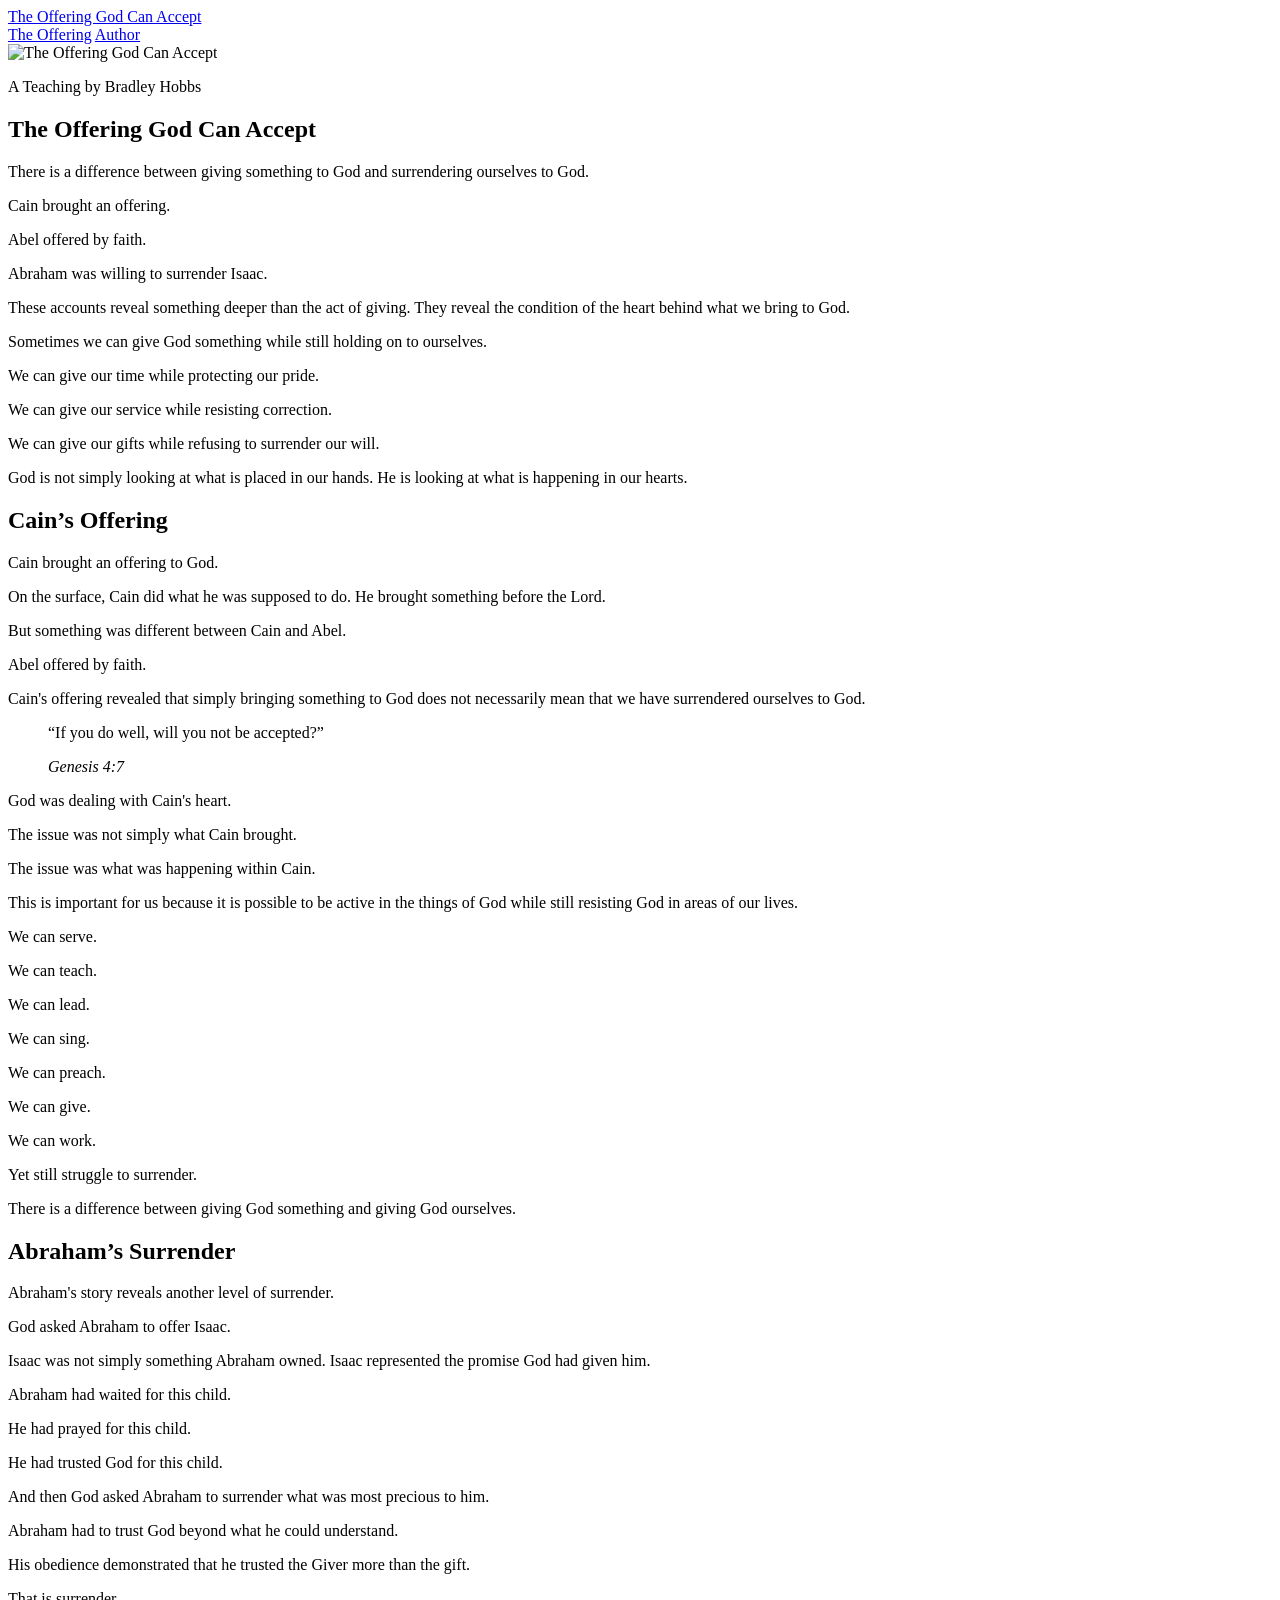
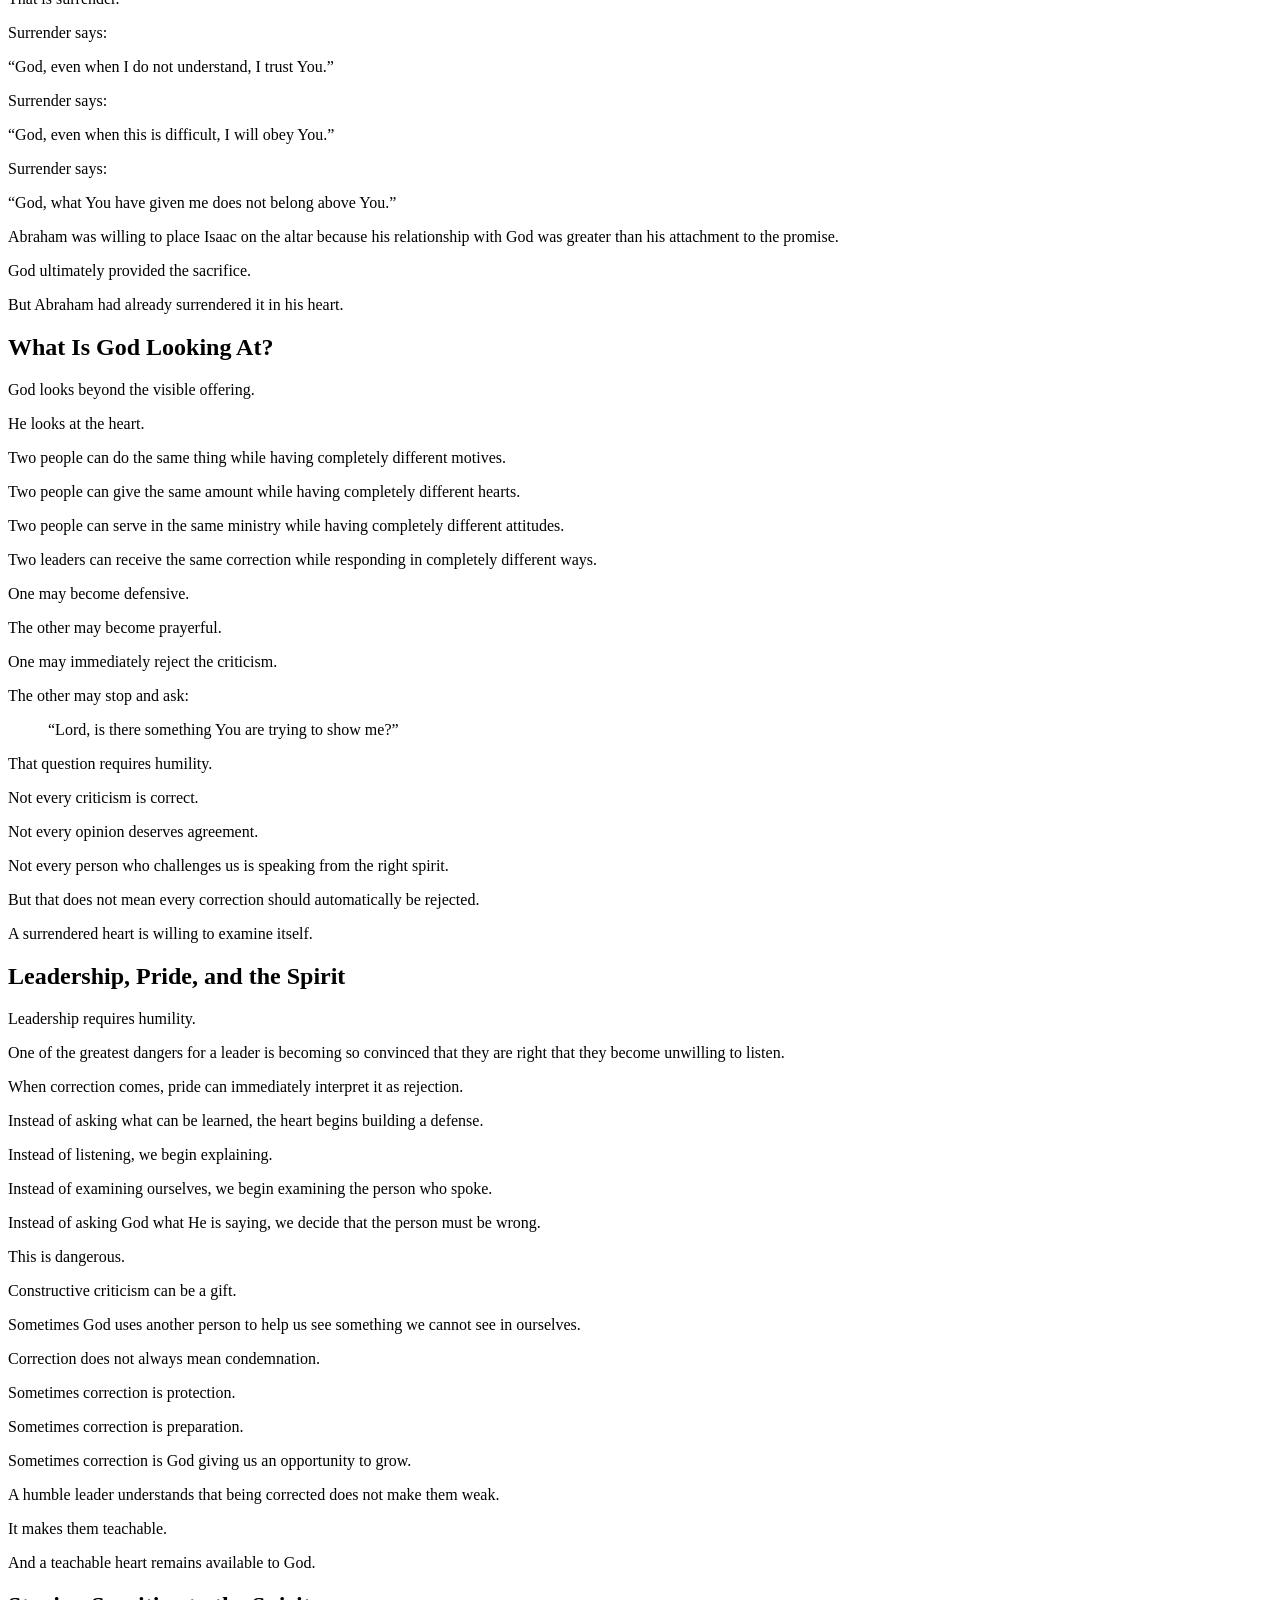
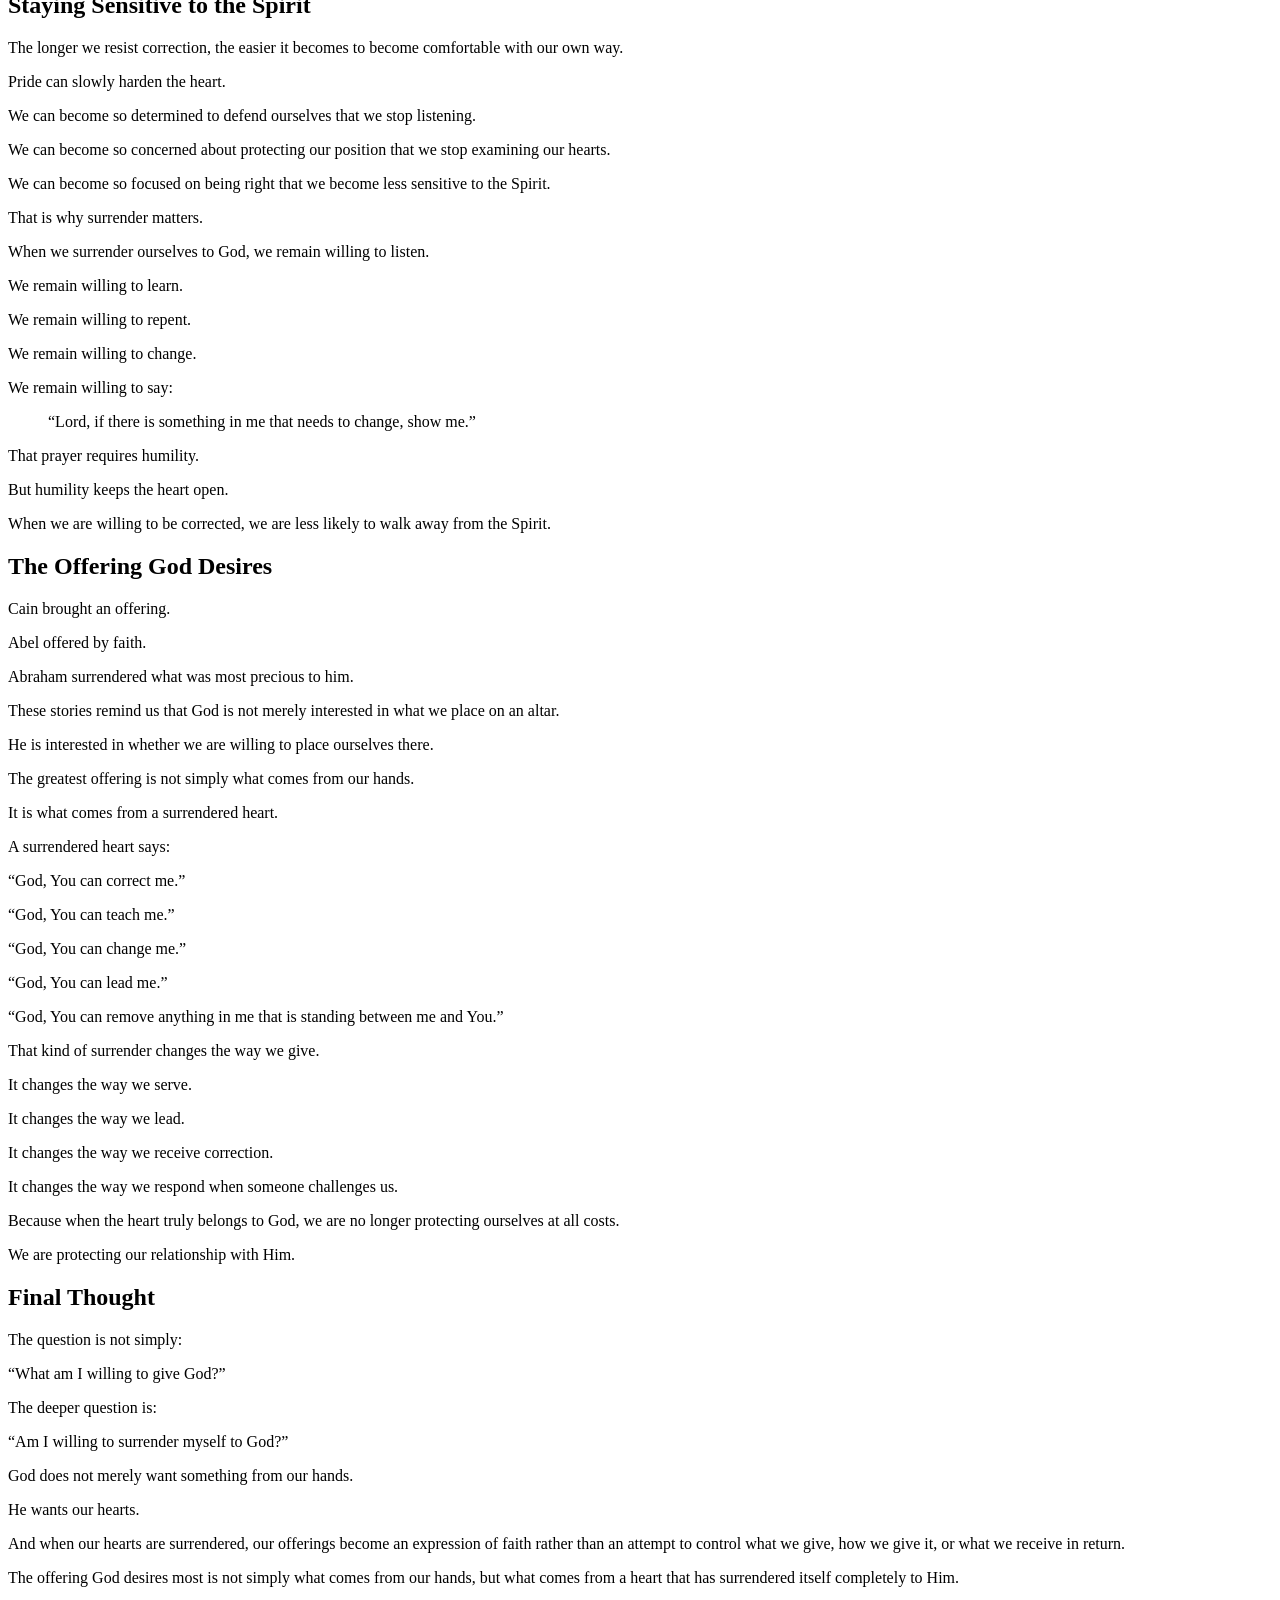
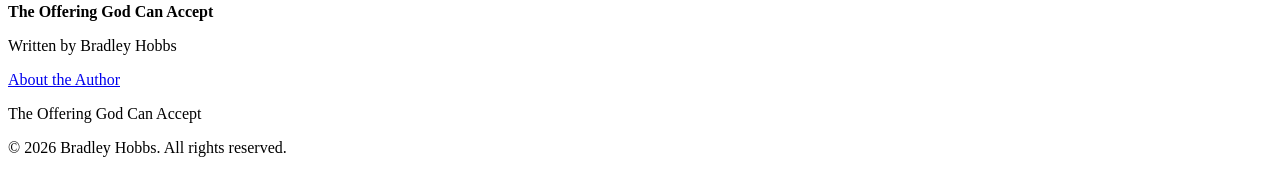
==== index.html @ 855789e8 "Create index.html" ====
<!DOCTYPE html>
<html lang="en">
<head>
    <meta charset="UTF-8">
    <meta name="viewport" content="width=device-width, initial-scale=1.0">

    <title>The Offering God Can Accept | Bradley Hobbs</title>

    <meta name="description" content="The Offering God Can Accept by Bradley Hobbs. A teaching on surrender, faith, obedience, humility, correction, leadership, and remaining sensitive to the Spirit.">

    <meta name="author" content="Bradley Hobbs">

    <link rel="preconnect" href="https://fonts.googleapis.com">
    <link rel="preconnect" href="https://fonts.gstatic.com" crossorigin>

    <link href="https://fonts.googleapis.com/css2?family=Cormorant+Garamond:wght@500;600;700&family=Inter:wght@400;500;600&display=swap" rel="stylesheet">

    <link rel="stylesheet" href="styles.css">
</head>

<body>

    <header class="site-header">
        <div class="container nav-container">

            <a href="index.html" class="site-title">
                The Offering God Can Accept
            </a>

            <nav class="main-nav" aria-label="Main navigation">
                <a href="index.html">The Offering</a>
                <a href="author.html">Author</a>
            </nav>

        </div>
    </header>


    <main>

        <section class="hero">
            <img
                src="images/offering-banner.png"
                alt="The Offering God Can Accept"
                class="hero-image"
            >
        </section>


        <article class="reading-container">

            <header class="article-header">

                <p class="eyebrow">
                    A Teaching by Bradley Hobbs
                </p>

                <h1>
                    The Offering God Can Accept
                </h1>

                <p class="intro">
                    There is a difference between giving something to God
                    and surrendering ourselves to God.
                </p>

            </header>


            <section class="teaching-section">

                <p>
                    Cain brought an offering.
                </p>

                <p>
                    Abel offered by faith.
                </p>

                <p>
                    Abraham was willing to surrender Isaac.
                </p>

                <p>
                    These accounts reveal something deeper than the act of giving.
                    They reveal the condition of the heart behind what we bring to God.
                </p>

                <p>
                    Sometimes we can give God something while still holding on to ourselves.
                </p>

                <p>
                    We can give our time while protecting our pride.
                </p>

                <p>
                    We can give our service while resisting correction.
                </p>

                <p>
                    We can give our gifts while refusing to surrender our will.
                </p>

                <p>
                    God is not simply looking at what is placed in our hands.
                    He is looking at what is happening in our hearts.
                </p>

            </section>


            <section class="teaching-section">

                <h2>
                    Cain’s Offering
                </h2>

                <p>
                    Cain brought an offering to God.
                </p>

                <p>
                    On the surface, Cain did what he was supposed to do.
                    He brought something before the Lord.
                </p>

                <p>
                    But something was different between Cain and Abel.
                </p>

                <p>
                    Abel offered by faith.
                </p>

                <p>
                    Cain's offering revealed that simply bringing something
                    to God does not necessarily mean that we have surrendered
                    ourselves to God.
                </p>

                <blockquote>

                    <p>
                        “If you do well, will you not be accepted?”
                    </p>

                    <cite>
                        Genesis 4:7
                    </cite>

                </blockquote>

                <p>
                    God was dealing with Cain's heart.
                </p>

                <p>
                    The issue was not simply what Cain brought.
                </p>

                <p>
                    The issue was what was happening within Cain.
                </p>

                <p>
                    This is important for us because it is possible to be active
                    in the things of God while still resisting God in areas of our lives.
                </p>

                <p>
                    We can serve.
                </p>

                <p>
                    We can teach.
                </p>

                <p>
                    We can lead.
                </p>

                <p>
                    We can sing.
                </p>

                <p>
                    We can preach.
                </p>

                <p>
                    We can give.
                </p>

                <p>
                    We can work.
                </p>

                <p>
                    Yet still struggle to surrender.
                </p>

                <p class="emphasis">
                    There is a difference between giving God something
                    and giving God ourselves.
                </p>

            </section>


            <section class="teaching-section">

                <h2>
                    Abraham’s Surrender
                </h2>

                <p>
                    Abraham's story reveals another level of surrender.
                </p>

                <p>
                    God asked Abraham to offer Isaac.
                </p>

                <p>
                    Isaac was not simply something Abraham owned.
                    Isaac represented the promise God had given him.
                </p>

                <p>
                    Abraham had waited for this child.
                </p>

                <p>
                    He had prayed for this child.
                </p>

                <p>
                    He had trusted God for this child.
                </p>

                <p>
                    And then God asked Abraham to surrender what was
                    most precious to him.
                </p>

                <p>
                    Abraham had to trust God beyond what he could understand.
                </p>

                <p>
                    His obedience demonstrated that he trusted the Giver
                    more than the gift.
                </p>

                <p class="emphasis">
                    That is surrender.
                </p>

                <p>
                    Surrender says:
                </p>

                <p>
                    “God, even when I do not understand, I trust You.”
                </p>

                <p>
                    Surrender says:
                </p>

                <p>
                    “God, even when this is difficult, I will obey You.”
                </p>

                <p>
                    Surrender says:
                </p>

                <p>
                    “God, what You have given me does not belong above You.”
                </p>

                <p>
                    Abraham was willing to place Isaac on the altar because
                    his relationship with God was greater than his attachment
                    to the promise.
                </p>

                <p>
                    God ultimately provided the sacrifice.
                </p>

                <p>
                    But Abraham had already surrendered it in his heart.
                </p>

            </section>


            <section class="teaching-section">

                <h2>
                    What Is God Looking At?
                </h2>

                <p>
                    God looks beyond the visible offering.
                </p>

                <p>
                    He looks at the heart.
                </p>

                <p>
                    Two people can do the same thing while having completely
                    different motives.
                </p>

                <p>
                    Two people can give the same amount while having
                    completely different hearts.
                </p>

                <p>
                    Two people can serve in the same ministry while having
                    completely different attitudes.
                </p>

                <p>
                    Two leaders can receive the same correction while responding
                    in completely different ways.
                </p>

                <p>
                    One may become defensive.
                </p>

                <p>
                    The other may become prayerful.
                </p>

                <p>
                    One may immediately reject the criticism.
                </p>

                <p>
                    The other may stop and ask:
                </p>

                <blockquote class="question-block">

                    <p>
                        “Lord, is there something You are trying to show me?”
                    </p>

                </blockquote>

                <p>
                    That question requires humility.
                </p>

                <p>
                    Not every criticism is correct.
                </p>

                <p>
                    Not every opinion deserves agreement.
                </p>

                <p>
                    Not every person who challenges us is speaking from
                    the right spirit.
                </p>

                <p>
                    But that does not mean every correction should
                    automatically be rejected.
                </p>

                <p class="emphasis">
                    A surrendered heart is willing to examine itself.
                </p>

            </section>


            <section class="teaching-section">

                <h2>
                    Leadership, Pride, and the Spirit
                </h2>

                <p>
                    Leadership requires humility.
                </p>

                <p>
                    One of the greatest dangers for a leader is becoming
                    so convinced that they are right that they become
                    unwilling to listen.
                </p>

                <p>
                    When correction comes, pride can immediately
                    interpret it as rejection.
                </p>

                <p>
                    Instead of asking what can be learned, the heart
                    begins building a defense.
                </p>

                <p>
                    Instead of listening, we begin explaining.
                </p>

                <p>
                    Instead of examining ourselves, we begin examining
                    the person who spoke.
                </p>

                <p>
                    Instead of asking God what He is saying, we decide
                    that the person must be wrong.
                </p>

                <p class="warning">
                    This is dangerous.
                </p>

                <p>
                    Constructive criticism can be a gift.
                </p>

                <p>
                    Sometimes God uses another person to help us see
                    something we cannot see in ourselves.
                </p>

                <p>
                    Correction does not always mean condemnation.
                </p>

                <p>
                    Sometimes correction is protection.
                </p>

                <p>
                    Sometimes correction is preparation.
                </p>

                <p>
                    Sometimes correction is God giving us an opportunity
                    to grow.
                </p>

                <p>
                    A humble leader understands that being corrected
                    does not make them weak.
                </p>

                <p class="emphasis">
                    It makes them teachable.
                </p>

                <p>
                    And a teachable heart remains available to God.
                </p>

            </section>


            <section class="teaching-section">

                <h2>
                    Staying Sensitive to the Spirit
                </h2>

                <p>
                    The longer we resist correction, the easier it becomes
                    to become comfortable with our own way.
                </p>

                <p>
                    Pride can slowly harden the heart.
                </p>

                <p>
                    We can become so determined to defend ourselves
                    that we stop listening.
                </p>

                <p>
                    We can become so concerned about protecting our position
                    that we stop examining our hearts.
                </p>

                <p>
                    We can become so focused on being right that we become
                    less sensitive to the Spirit.
                </p>

                <p>
                    That is why surrender matters.
                </p>

                <p>
                    When we surrender ourselves to God, we remain willing to listen.
                </p>

                <p>
                    We remain willing to learn.
                </p>

                <p>
                    We remain willing to repent.
                </p>

                <p>
                    We remain willing to change.
                </p>

                <p>
                    We remain willing to say:
                </p>

                <blockquote class="question-block">

                    <p>
                        “Lord, if there is something in me that needs to change,
                        show me.”
                    </p>

                </blockquote>

                <p>
                    That prayer requires humility.
                </p>

                <p>
                    But humility keeps the heart open.
                </p>

                <p class="emphasis">
                    When we are willing to be corrected,
                    we are less likely to walk away from the Spirit.
                </p>

            </section>


            <section class="teaching-section">

                <h2>
                    The Offering God Desires
                </h2>

                <p>
                    Cain brought an offering.
                </p>

                <p>
                    Abel offered by faith.
                </p>

                <p>
                    Abraham surrendered what was most precious to him.
                </p>

                <p>
                    These stories remind us that God is not merely interested
                    in what we place on an altar.
                </p>

                <p>
                    He is interested in whether we are willing to place
                    ourselves there.
                </p>

                <p>
                    The greatest offering is not simply what comes from our hands.
                </p>

                <p>
                    It is what comes from a surrendered heart.
                </p>

                <p>
                    A surrendered heart says:
                </p>

                <p>
                    “God, You can correct me.”
                </p>

                <p>
                    “God, You can teach me.”
                </p>

                <p>
                    “God, You can change me.”
                </p>

                <p>
                    “God, You can lead me.”
                </p>

                <p>
                    “God, You can remove anything in me that is standing
                    between me and You.”
                </p>

                <p>
                    That kind of surrender changes the way we give.
                </p>

                <p>
                    It changes the way we serve.
                </p>

                <p>
                    It changes the way we lead.
                </p>

                <p>
                    It changes the way we receive correction.
                </p>

                <p>
                    It changes the way we respond when someone challenges us.
                </p>

                <p>
                    Because when the heart truly belongs to God,
                    we are no longer protecting ourselves at all costs.
                </p>

                <p class="emphasis">
                    We are protecting our relationship with Him.
                </p>

            </section>


            <section class="final-section">

                <h2>
                    Final Thought
                </h2>

                <p class="final-question">
                    The question is not simply:
                </p>

                <p class="featured-question">
                    “What am I willing to give God?”
                </p>

                <p class="final-question">
                    The deeper question is:
                </p>

                <p class="featured-question">
                    “Am I willing to surrender myself to God?”
                </p>

                <p>
                    God does not merely want something from our hands.
                </p>

                <p>
                    He wants our hearts.
                </p>

                <p>
                    And when our hearts are surrendered, our offerings become
                    an expression of faith rather than an attempt to control
                    what we give, how we give it, or what we receive in return.
                </p>

                <p class="closing-statement">
                    The offering God desires most is not simply what comes
                    from our hands, but what comes from a heart that has
                    surrendered itself completely to Him.
                </p>

            </section>


            <footer class="article-footer">

                <p>
                    <strong>The Offering God Can Accept</strong>
                </p>

                <p>
                    Written by Bradley Hobbs
                </p>

                <p>
                    <a href="author.html">
                        About the Author
                    </a>
                </p>

            </footer>

        </article>

    </main>


    <footer class="site-footer">

        <div class="container">

            <p>
                The Offering God Can Accept
            </p>

            <p>
                © 2026 Bradley Hobbs. All rights reserved.
            </p>

        </div>

    </footer>

</body>
</html>
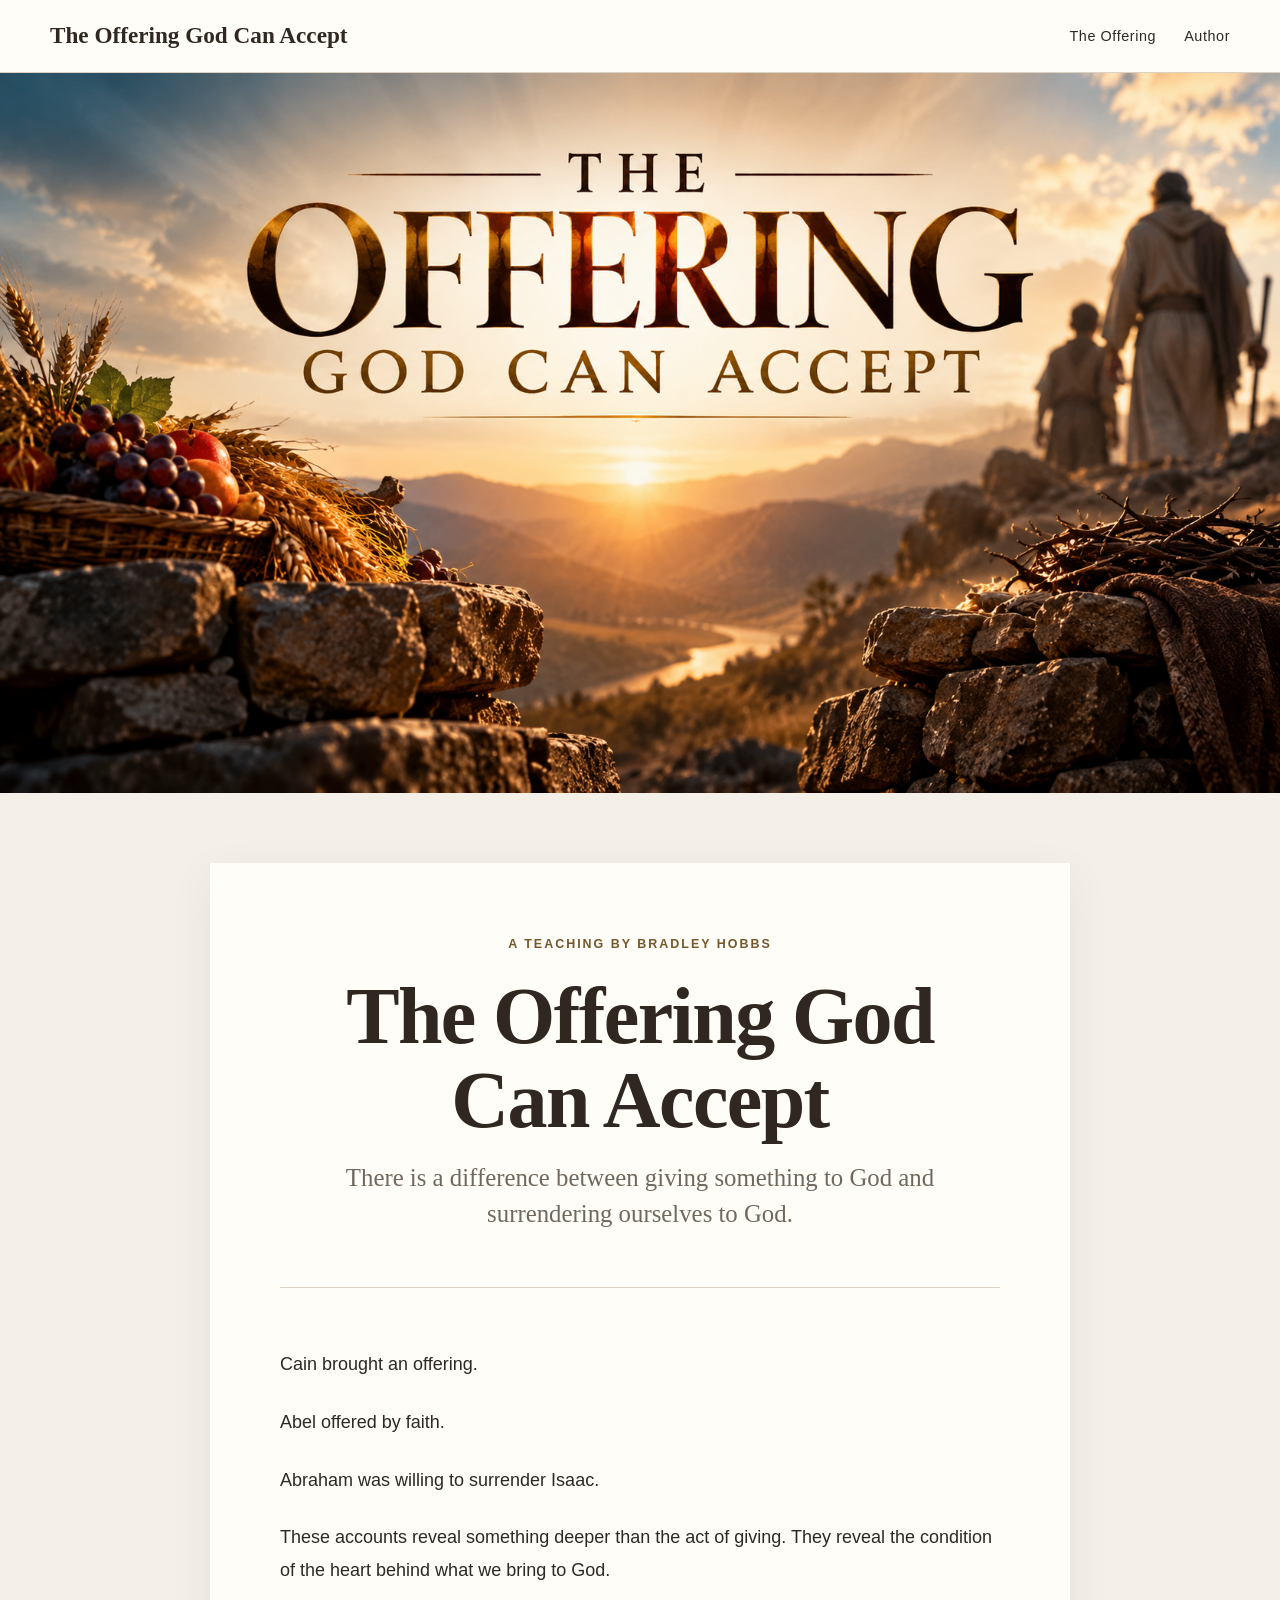
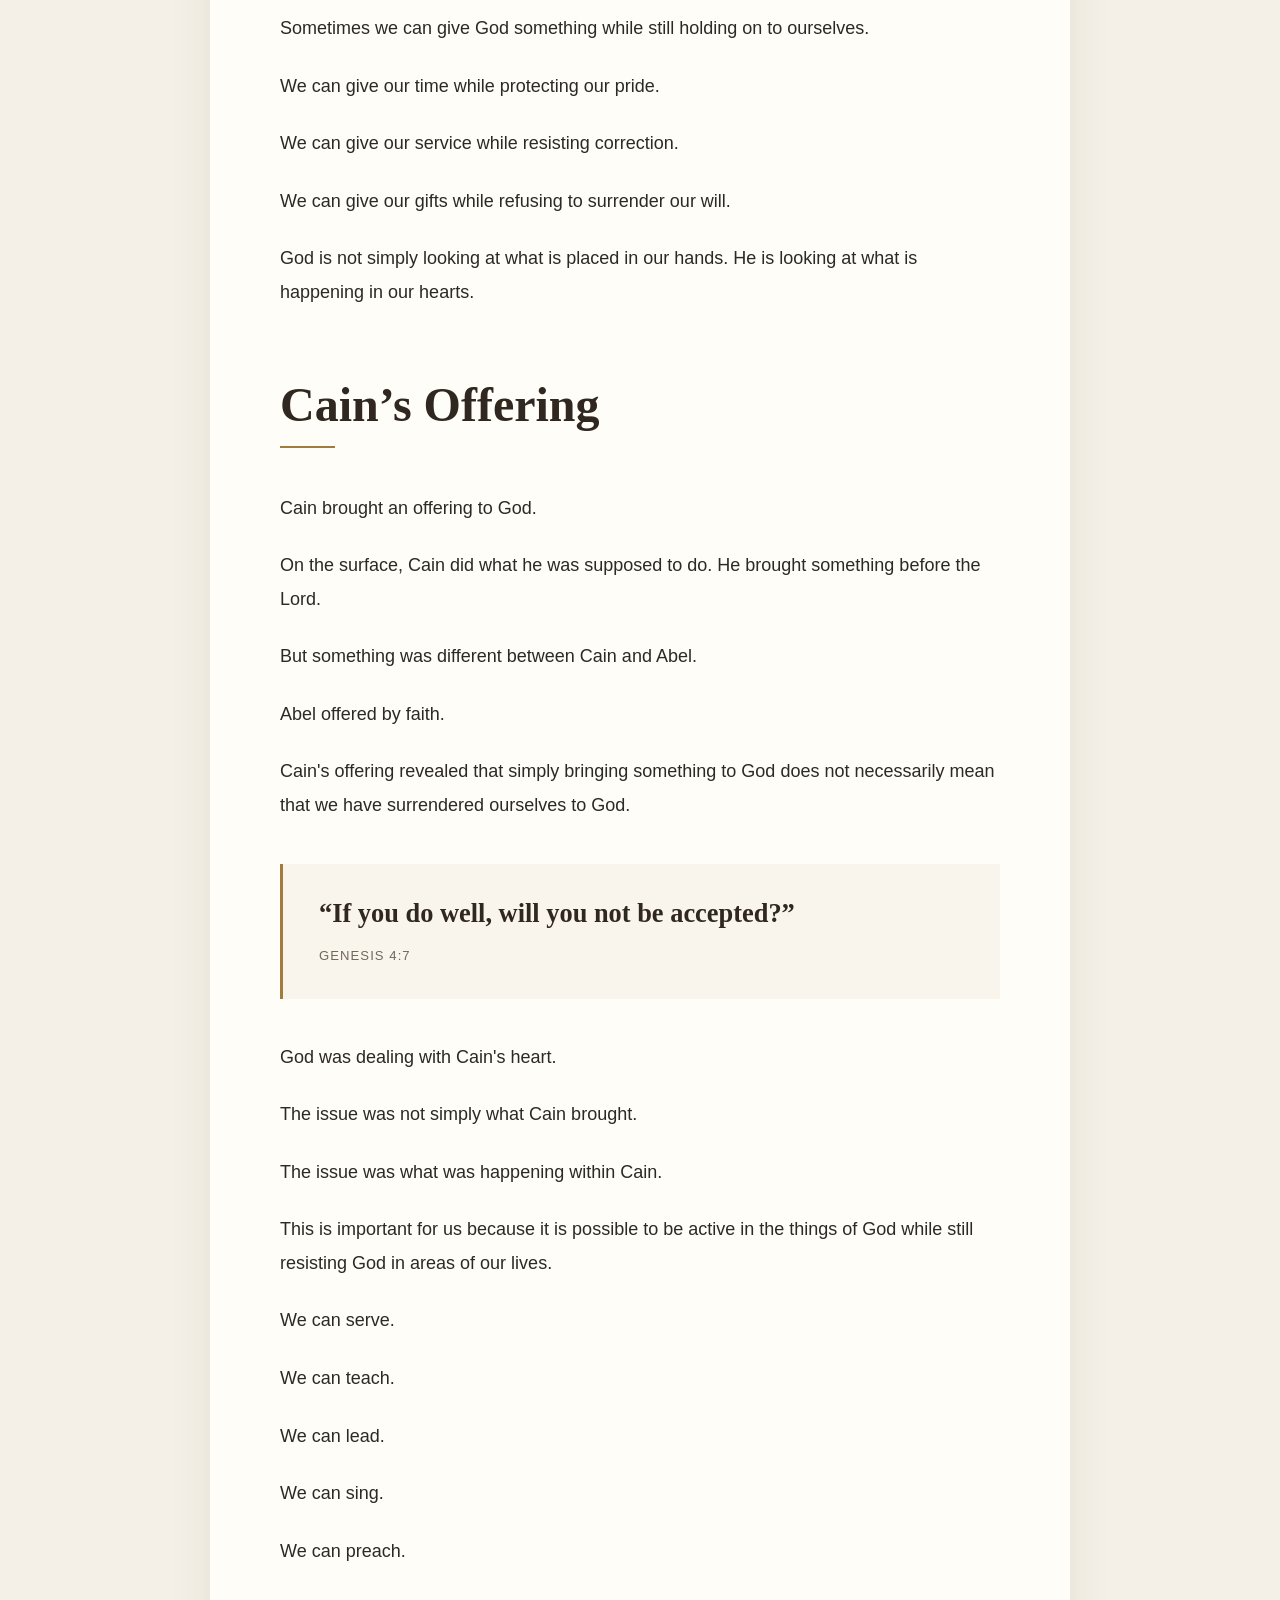
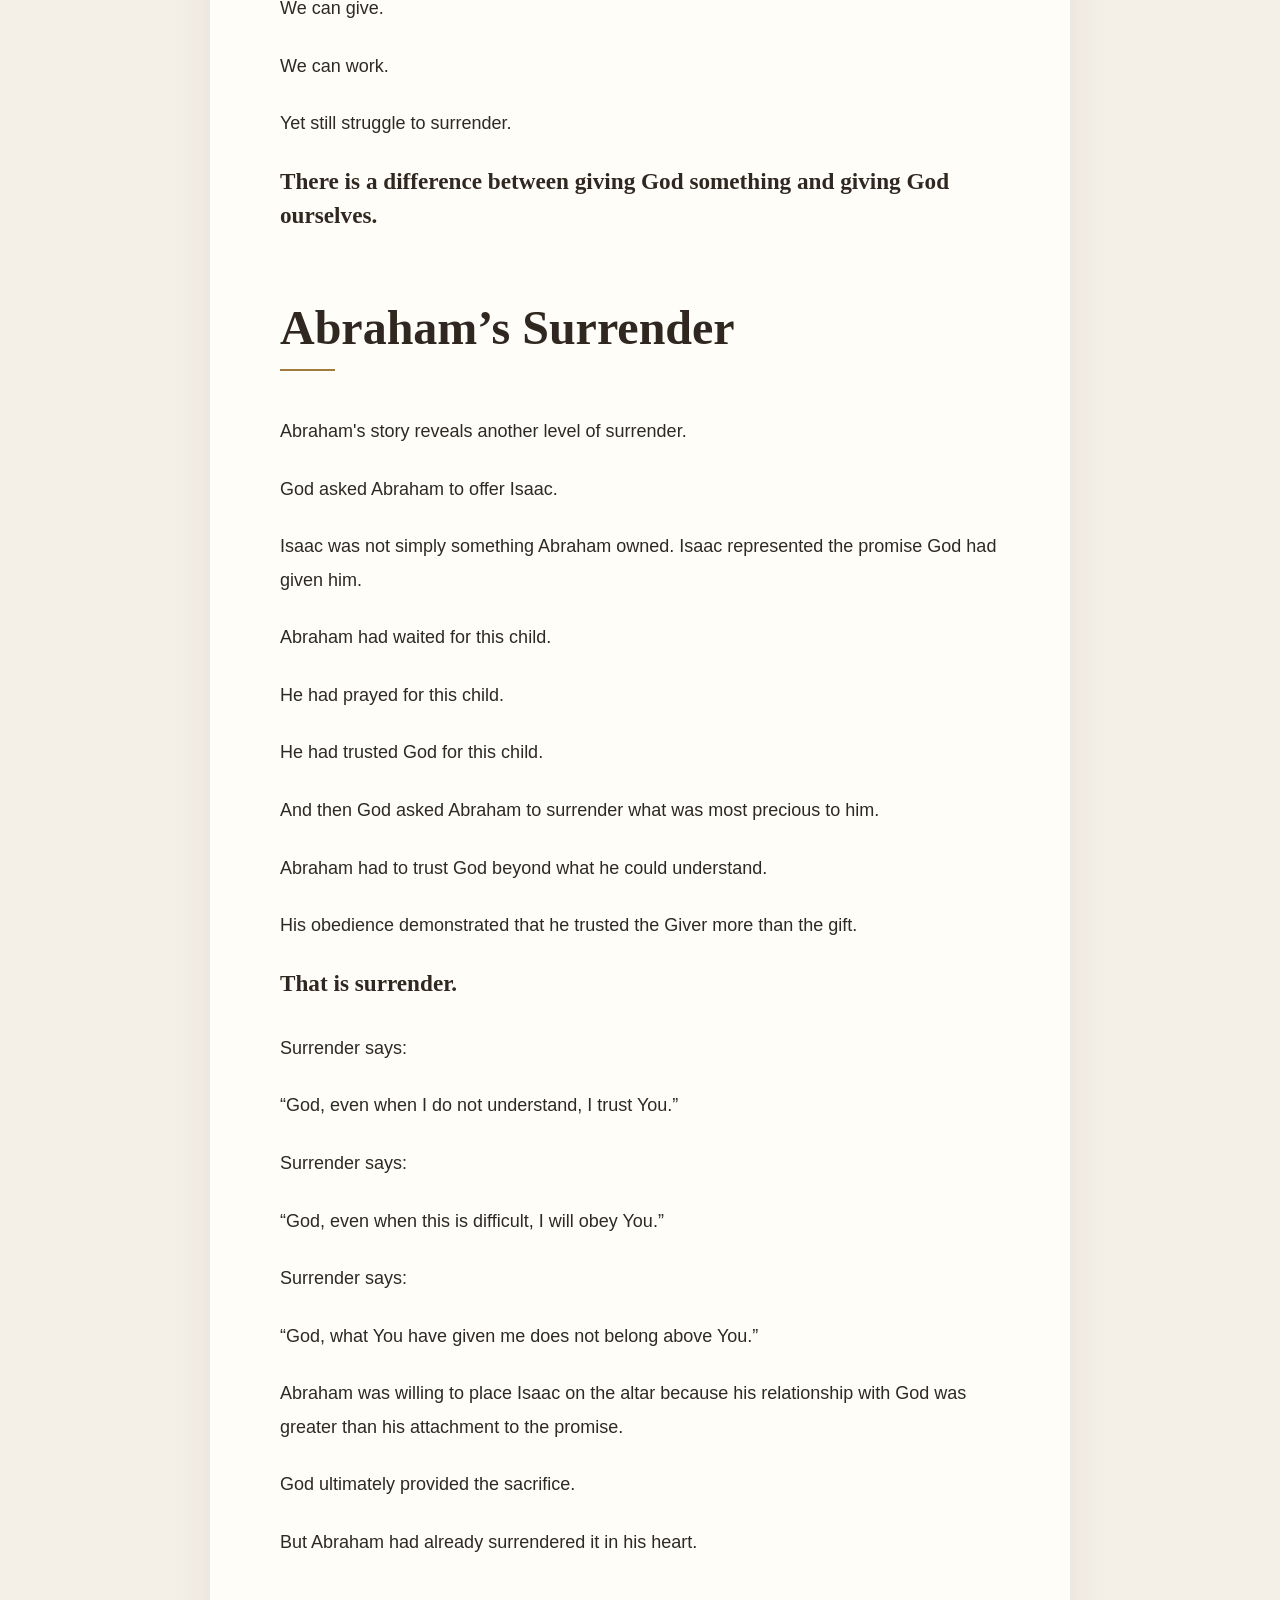
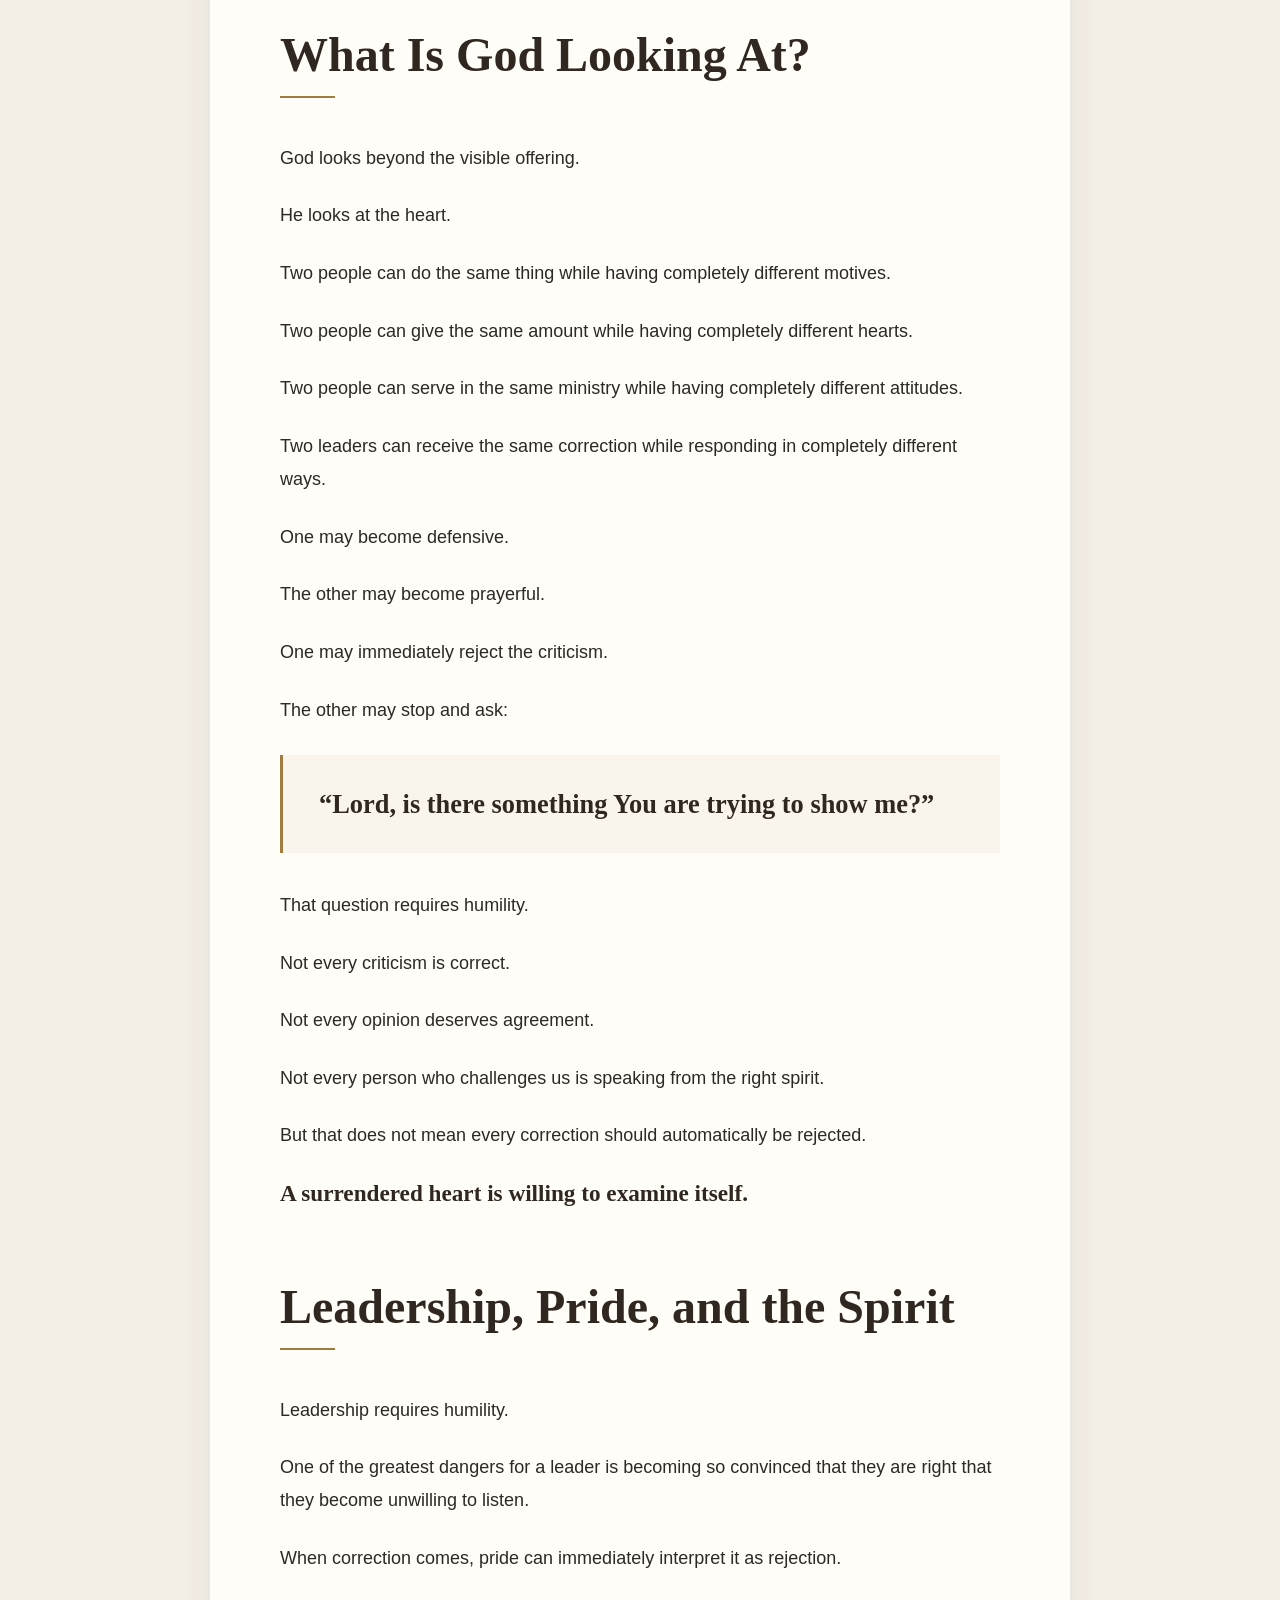
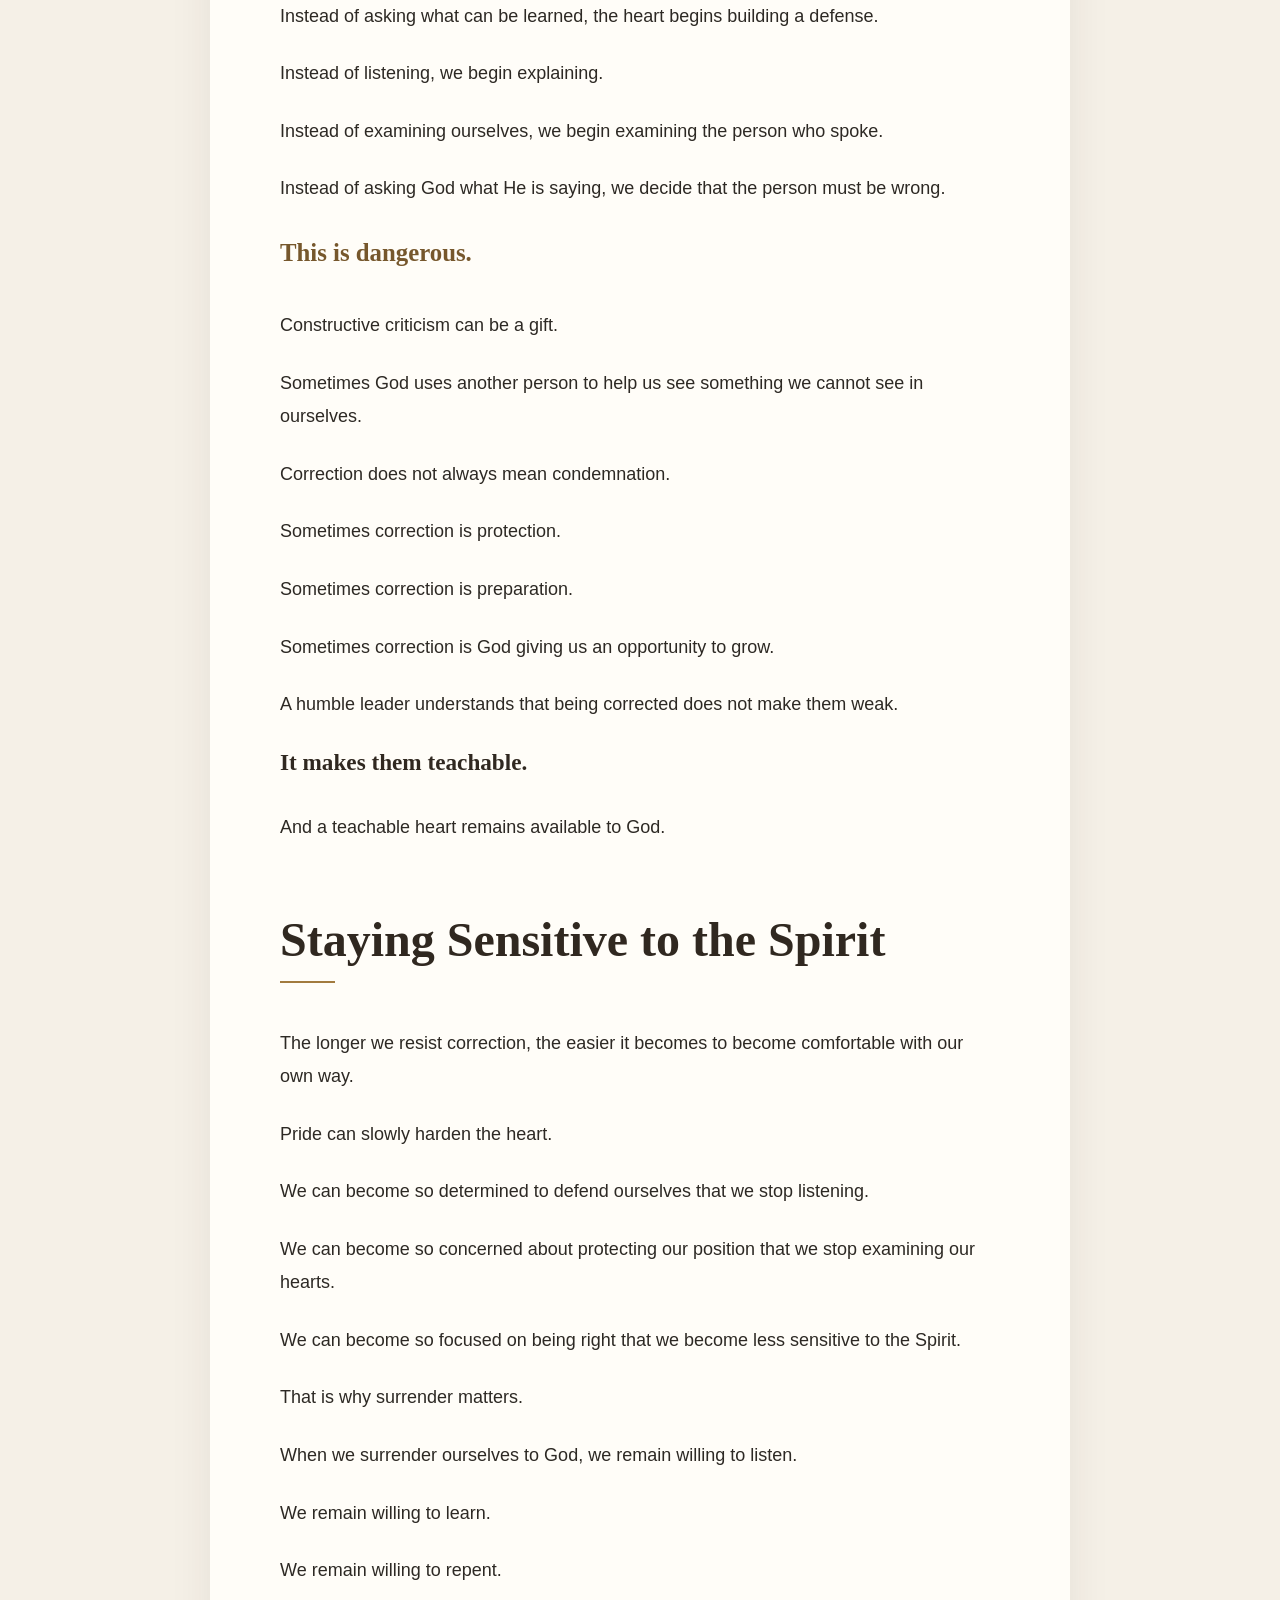
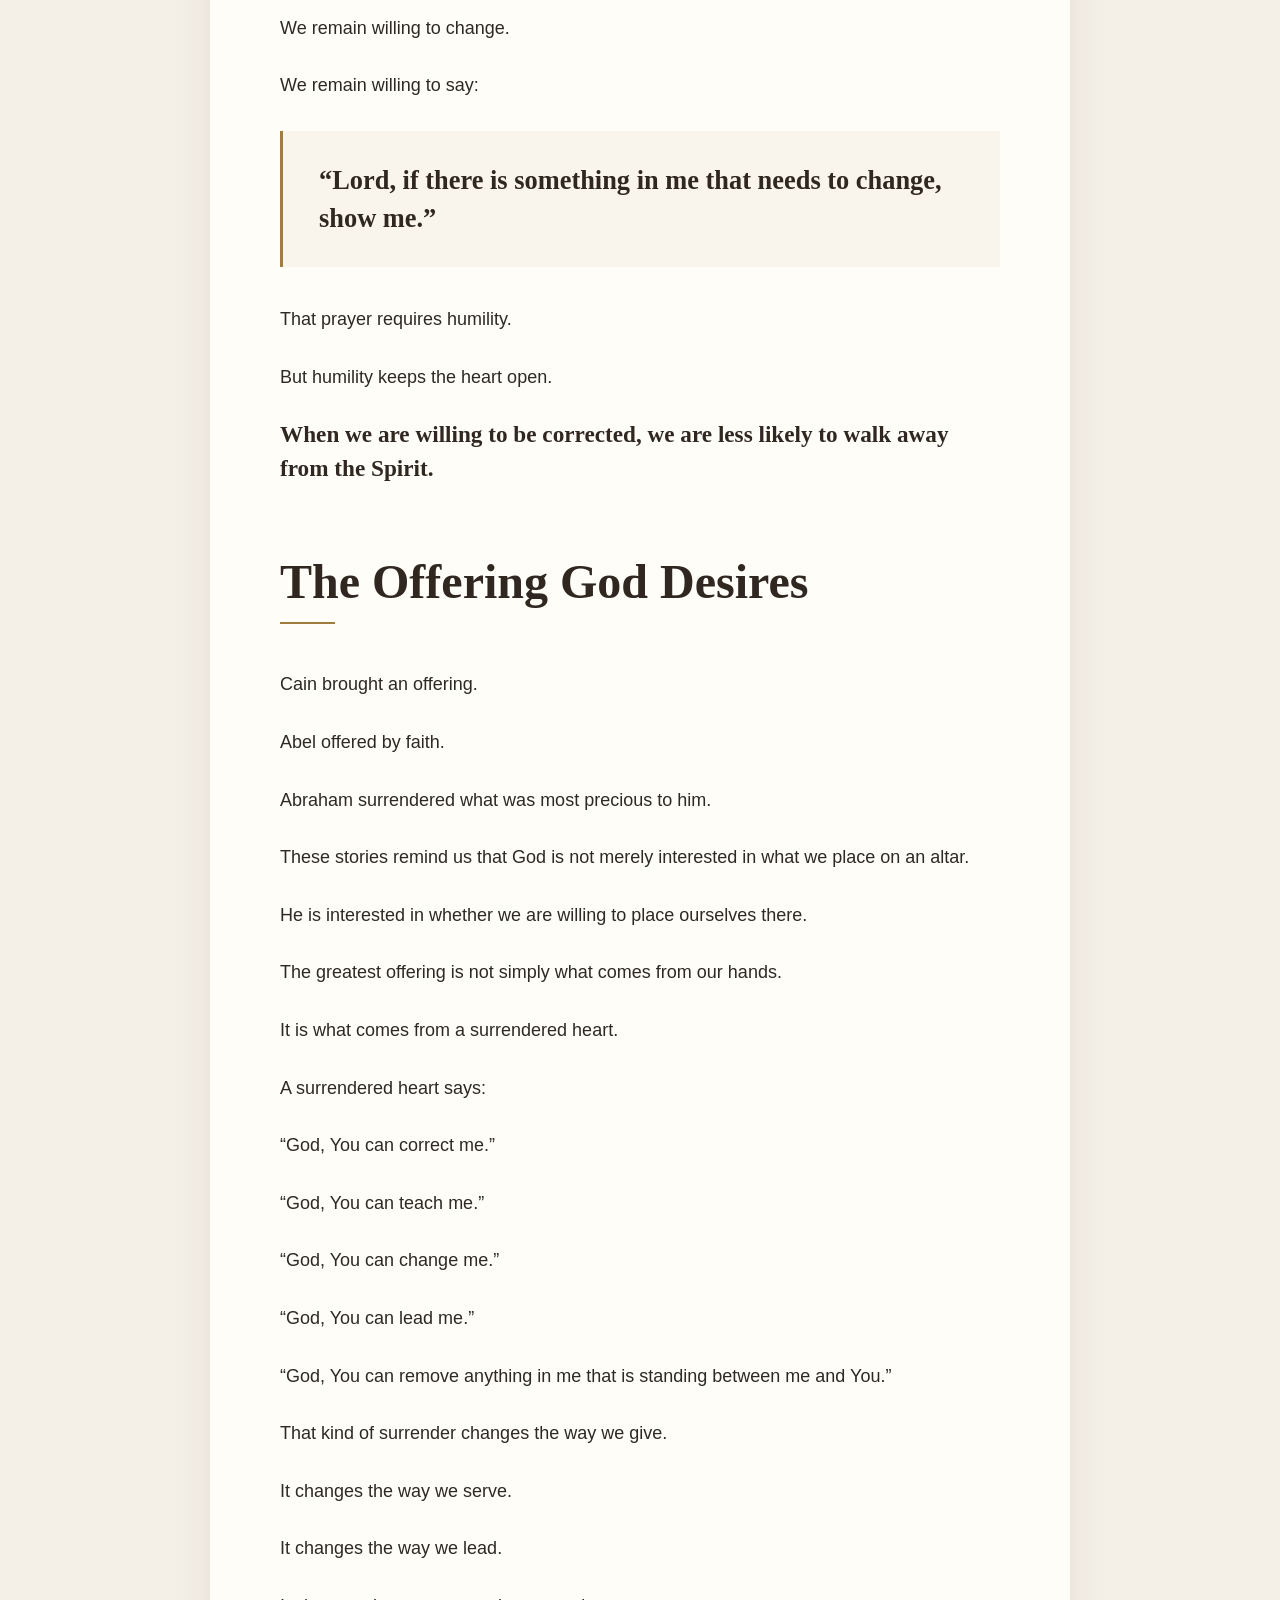
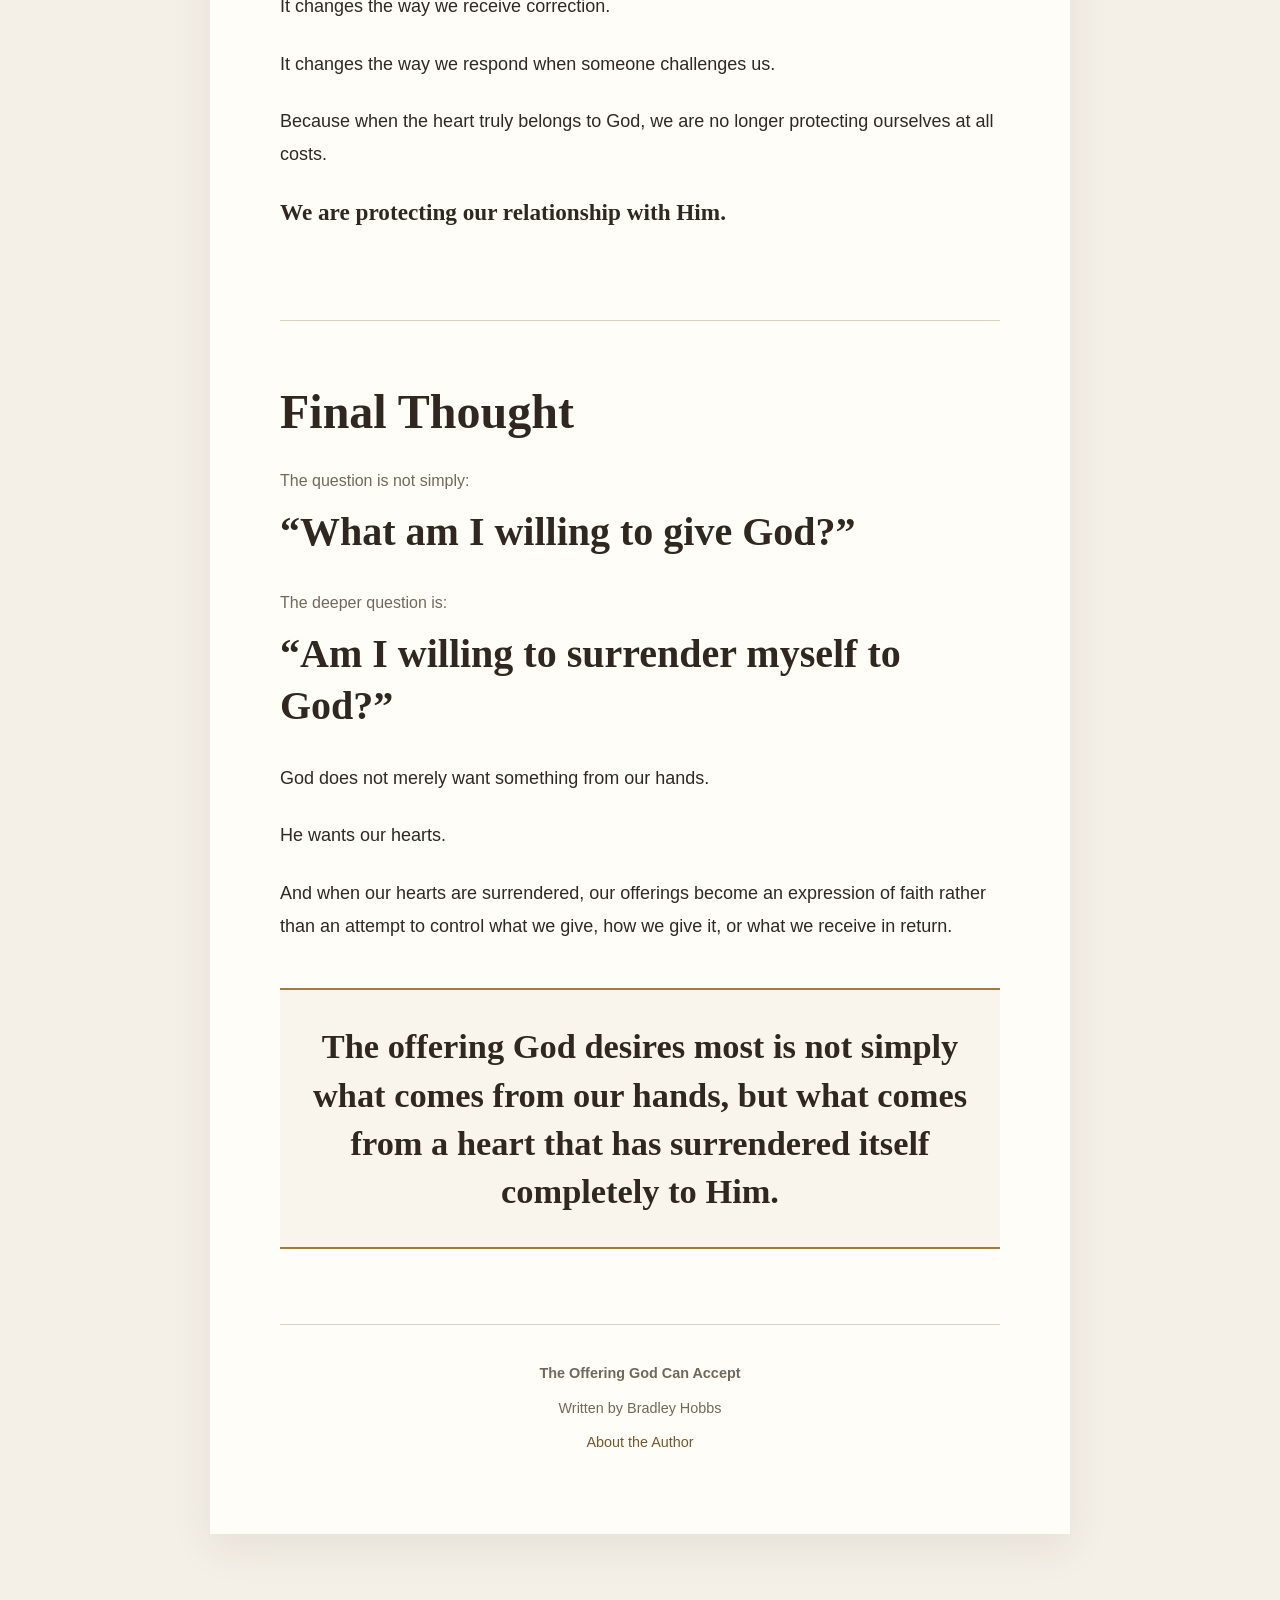
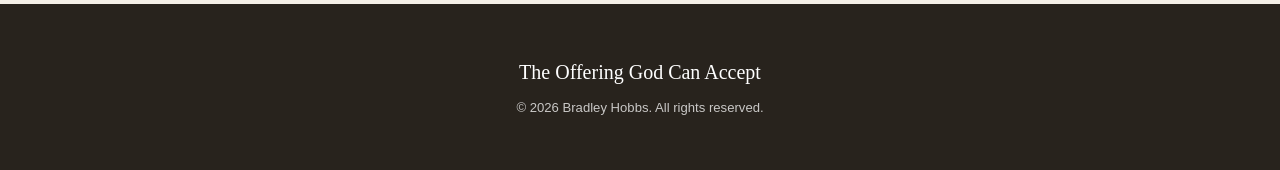
==== commit 092e11d1: "Update hero image source in index.html" ====
--- a/index.html
+++ b/index.html
@@ -40,7 +40,7 @@
 
         <section class="hero">
             <img
-                src="images/offering-banner.png"
+                src="images/DBBC2FEA-4104-4102-82F4-2832D0841BDA.png"
                 alt="The Offering God Can Accept"
                 class="hero-image"
             >
@@ -728,4 +728,4 @@
     </footer>
 
 </body>
-</html>+</html>
--- a/styles.css
+++ b/styles.css
@@ -0,0 +1,674 @@
+/* =========================================
+   THE OFFERING GOD CAN ACCEPT
+   Bradley Hobbs
+   ========================================= */
+
+:root {
+    --background: #f5f0e7;
+    --paper: #fffdf8;
+    --paper-soft: #f9f5ed;
+    --text: #2d2924;
+    --muted: #71685d;
+    --heading: #302820;
+    --gold: #a27b3f;
+    --gold-dark: #76572c;
+    --border: #ddd2c1;
+    --shadow: 0 14px 40px rgba(45, 41, 36, 0.08);
+    --max-width: 860px;
+    --wide-width: 1180px;
+}
+
+
+/* =========================================
+   RESET
+   ========================================= */
+
+* {
+    box-sizing: border-box;
+}
+
+html {
+    scroll-behavior: smooth;
+}
+
+body {
+    margin: 0;
+    padding: 0;
+    background: var(--background);
+    color: var(--text);
+    font-family: "Inter", sans-serif;
+    font-size: 18px;
+    line-height: 1.85;
+}
+
+img {
+    display: block;
+    max-width: 100%;
+}
+
+a {
+    color: var(--gold-dark);
+    text-decoration: none;
+}
+
+a:hover {
+    text-decoration: underline;
+}
+
+
+/* =========================================
+   TYPOGRAPHY
+   ========================================= */
+
+h1,
+h2,
+h3,
+.site-title {
+    font-family: "Cormorant Garamond", serif;
+    color: var(--heading);
+}
+
+h1 {
+    margin: 0 0 18px;
+    font-size: clamp(2.8rem, 7vw, 5rem);
+    font-weight: 600;
+    line-height: 1.05;
+    letter-spacing: -0.02em;
+}
+
+h2 {
+    margin: 0 0 28px;
+    font-size: clamp(2rem, 5vw, 3rem);
+    font-weight: 600;
+    line-height: 1.1;
+}
+
+p {
+    margin: 0 0 1.35em;
+}
+
+em {
+    font-style: italic;
+}
+
+
+/* =========================================
+   CONTAINER
+   ========================================= */
+
+.container {
+    width: min(calc(100% - 40px), var(--wide-width));
+    margin: 0 auto;
+}
+
+
+/* =========================================
+   HEADER
+   ========================================= */
+
+.site-header {
+    position: sticky;
+    top: 0;
+    z-index: 1000;
+    background: rgba(255, 253, 248, 0.96);
+    border-bottom: 1px solid var(--border);
+    backdrop-filter: blur(12px);
+    -webkit-backdrop-filter: blur(12px);
+}
+
+.nav-container {
+    min-height: 72px;
+    display: flex;
+    align-items: center;
+    justify-content: space-between;
+    gap: 24px;
+}
+
+.site-title {
+    font-size: 1.45rem;
+    font-weight: 600;
+    line-height: 1.1;
+    color: var(--heading);
+}
+
+.site-title:hover {
+    text-decoration: none;
+}
+
+.main-nav {
+    display: flex;
+    align-items: center;
+    gap: 28px;
+}
+
+.main-nav a {
+    color: var(--text);
+    font-size: 0.9rem;
+    font-weight: 500;
+    letter-spacing: 0.04em;
+}
+
+.main-nav a:hover {
+    color: var(--gold-dark);
+    text-decoration: none;
+}
+
+
+/* =========================================
+   HERO
+   ========================================= */
+
+.hero {
+    width: 100%;
+    background: #201c18;
+    overflow: hidden;
+}
+
+.hero-image {
+    width: 100%;
+    height: auto;
+    min-height: 240px;
+    object-fit: cover;
+    object-position: center;
+}
+
+
+/* =========================================
+   READING CONTAINER
+   ========================================= */
+
+.reading-container {
+    width: min(calc(100% - 40px), var(--max-width));
+    margin: 70px auto;
+    padding: 70px;
+    background: var(--paper);
+    box-shadow: var(--shadow);
+}
+
+
+/* =========================================
+   ARTICLE HEADER
+   ========================================= */
+
+.article-header {
+    padding-bottom: 55px;
+    margin-bottom: 60px;
+    text-align: center;
+    border-bottom: 1px solid var(--border);
+}
+
+.eyebrow {
+    margin-bottom: 18px;
+    color: var(--gold-dark);
+    font-size: 0.78rem;
+    font-weight: 600;
+    letter-spacing: 0.16em;
+    text-transform: uppercase;
+}
+
+.intro {
+    max-width: 680px;
+    margin: 0 auto;
+    color: var(--muted);
+    font-family: "Cormorant Garamond", serif;
+    font-size: 1.55rem;
+    line-height: 1.45;
+}
+
+
+/* =========================================
+   TEACHING SECTIONS
+   ========================================= */
+
+.teaching-section {
+    margin-bottom: 70px;
+}
+
+.teaching-section:last-of-type {
+    margin-bottom: 0;
+}
+
+.teaching-section h2 {
+    position: relative;
+    padding-bottom: 16px;
+}
+
+.teaching-section h2::after {
+    content: "";
+    display: block;
+    width: 55px;
+    height: 2px;
+    margin-top: 14px;
+    background: var(--gold);
+}
+
+.teaching-section p {
+    max-width: 720px;
+}
+
+
+/* =========================================
+   EMPHASIS
+   ========================================= */
+
+.emphasis {
+    color: var(--heading);
+    font-family: "Cormorant Garamond", serif;
+    font-size: 1.45rem;
+    font-weight: 600;
+    line-height: 1.45;
+}
+
+.warning {
+    color: var(--gold-dark);
+    font-family: "Cormorant Garamond", serif;
+    font-size: 1.55rem;
+    font-weight: 600;
+}
+
+
+/* =========================================
+   BLOCKQUOTES
+   ========================================= */
+
+blockquote {
+    margin: 42px 0;
+    padding: 30px 36px;
+    border-left: 3px solid var(--gold);
+    background: var(--paper-soft);
+}
+
+blockquote p {
+    margin: 0;
+    color: var(--heading);
+    font-family: "Cormorant Garamond", serif;
+    font-size: 1.65rem;
+    font-weight: 600;
+    line-height: 1.45;
+}
+
+blockquote cite {
+    display: block;
+    margin-top: 12px;
+    color: var(--muted);
+    font-family: "Inter", sans-serif;
+    font-size: 0.82rem;
+    font-style: normal;
+    font-weight: 500;
+    letter-spacing: 0.08em;
+    text-transform: uppercase;
+}
+
+.question-block {
+    margin-top: 28px;
+    margin-bottom: 36px;
+}
+
+
+/* =========================================
+   FINAL SECTION
+   ========================================= */
+
+.final-section {
+    margin-top: 90px;
+    padding-top: 65px;
+    border-top: 1px solid var(--border);
+}
+
+.final-question {
+    margin-bottom: 10px;
+    color: var(--muted);
+    font-size: 1rem;
+}
+
+.featured-question {
+    margin-bottom: 30px;
+    color: var(--heading);
+    font-family: "Cormorant Garamond", serif;
+    font-size: clamp(1.8rem, 4vw, 2.5rem);
+    font-weight: 600;
+    line-height: 1.3;
+}
+
+.closing-statement {
+    margin-top: 45px;
+    padding: 32px;
+    background: var(--paper-soft);
+    border-top: 2px solid var(--gold);
+    border-bottom: 2px solid var(--gold);
+    color: var(--heading);
+    font-family: "Cormorant Garamond", serif;
+    font-size: clamp(1.5rem, 3.5vw, 2.15rem);
+    font-weight: 600;
+    line-height: 1.4;
+    text-align: center;
+}
+
+
+/* =========================================
+   ARTICLE FOOTER
+   ========================================= */
+
+.article-footer {
+    margin-top: 75px;
+    padding-top: 35px;
+    border-top: 1px solid var(--border);
+    color: var(--muted);
+    text-align: center;
+    font-size: 0.9rem;
+}
+
+.article-footer p {
+    margin-bottom: 8px;
+}
+
+
+/* =========================================
+   AUTHOR PAGE
+   ========================================= */
+
+.author-hero {
+    position: relative;
+    min-height: 430px;
+    display: flex;
+    align-items: flex-end;
+    background-image: url("images/offering-banner.png");
+    background-position: center;
+    background-size: cover;
+    overflow: hidden;
+}
+
+.author-hero::before {
+    content: "";
+    position: absolute;
+    inset: 0;
+    background: linear-gradient(
+        to top,
+        rgba(25, 21, 17, 0.86),
+        rgba(25, 21, 17, 0.15)
+    );
+}
+
+.author-hero-overlay {
+    position: relative;
+    width: min(calc(100% - 40px), var(--wide-width));
+    margin: 0 auto;
+    padding: 80px 0 65px;
+    color: white;
+}
+
+.author-hero-overlay h1 {
+    color: white;
+    margin-bottom: 10px;
+}
+
+.author-hero-overlay p:last-child {
+    margin: 0;
+    color: rgba(255, 255, 255, 0.9);
+    font-family: "Cormorant Garamond", serif;
+    font-size: 1.5rem;
+}
+
+.author-attribution {
+    margin-top: 70px;
+    padding: 45px;
+    background: var(--paper-soft);
+    border: 1px solid var(--border);
+    text-align: center;
+}
+
+.author-attribution h2 {
+    font-size: 2rem;
+}
+
+.author-attribution p {
+    margin-bottom: 10px;
+}
+
+.back-link {
+    margin-top: 50px;
+    text-align: center;
+    font-weight: 500;
+}
+
+
+/* =========================================
+   SITE FOOTER
+   ========================================= */
+
+.site-footer {
+    padding: 45px 20px;
+    background: #28231d;
+    color: rgba(255, 255, 255, 0.75);
+    text-align: center;
+    font-size: 0.82rem;
+}
+
+.site-footer p {
+    margin: 5px 0;
+}
+
+.site-footer p:first-child {
+    color: white;
+    font-family: "Cormorant Garamond", serif;
+    font-size: 1.25rem;
+}
+
+
+/* =========================================
+   TABLET
+   ========================================= */
+
+@media (max-width: 900px) {
+
+    body {
+        font-size: 17px;
+    }
+
+    .reading-container {
+        margin: 45px auto;
+        padding: 50px;
+    }
+
+    .author-hero {
+        min-height: 380px;
+    }
+
+}
+
+
+/* =========================================
+   MOBILE
+   ========================================= */
+
+@media (max-width: 650px) {
+
+    body {
+        font-size: 16px;
+        line-height: 1.75;
+    }
+
+    .container {
+        width: min(calc(100% - 28px), var(--wide-width));
+    }
+
+    .site-header {
+        position: relative;
+    }
+
+    .nav-container {
+        min-height: auto;
+        padding: 17px 0;
+        flex-direction: column;
+        gap: 12px;
+    }
+
+    .site-title {
+        font-size: 1.3rem;
+        text-align: center;
+    }
+
+    .main-nav {
+        gap: 22px;
+    }
+
+    .main-nav a {
+        font-size: 0.82rem;
+    }
+
+    .hero-image {
+        min-height: 180px;
+    }
+
+    .reading-container {
+        width: calc(100% - 24px);
+        margin: 25px auto;
+        padding: 32px 22px;
+        box-shadow: 0 8px 25px rgba(45, 41, 36, 0.06);
+    }
+
+    .article-header {
+        padding-bottom: 35px;
+        margin-bottom: 40px;
+    }
+
+    h1 {
+        font-size: clamp(2.45rem, 13vw, 3.4rem);
+    }
+
+    h2 {
+        font-size: 2.15rem;
+    }
+
+    .intro {
+        font-size: 1.35rem;
+    }
+
+    .teaching-section {
+        margin-bottom: 52px;
+    }
+
+    blockquote {
+        margin: 32px 0;
+        padding: 23px 22px;
+    }
+
+    blockquote p {
+        font-size: 1.4rem;
+    }
+
+    .emphasis {
+        font-size: 1.3rem;
+    }
+
+    .warning {
+        font-size: 1.35rem;
+    }
+
+    .final-section {
+        margin-top: 65px;
+        padding-top: 45px;
+    }
+
+    .featured-question {
+        font-size: 1.8rem;
+    }
+
+    .closing-statement {
+        padding: 25px 20px;
+        font-size: 1.55rem;
+    }
+
+    .author-hero {
+        min-height: 320px;
+    }
+
+    .author-hero-overlay {
+        width: calc(100% - 28px);
+        padding: 60px 0 40px;
+    }
+
+    .author-hero-overlay h1 {
+        font-size: 3.2rem;
+    }
+
+    .author-hero-overlay p:last-child {
+        font-size: 1.25rem;
+    }
+
+    .author-attribution {
+        padding: 30px 20px;
+    }
+
+    .site-footer {
+        padding: 35px 15px;
+    }
+
+}
+
+
+/* =========================================
+   SMALL PHONES
+   ========================================= */
+
+@media (max-width: 380px) {
+
+    .reading-container {
+        width: calc(100% - 16px);
+        padding: 28px 18px;
+    }
+
+    .site-title {
+        font-size: 1.18rem;
+    }
+
+    .main-nav {
+        gap: 17px;
+    }
+
+    h1 {
+        font-size: 2.45rem;
+    }
+
+    h2 {
+        font-size: 2rem;
+    }
+
+    blockquote {
+        padding: 20px 18px;
+    }
+
+}
+
+
+/* =========================================
+   ACCESSIBILITY
+   ========================================= */
+
+a:focus-visible {
+    outline: 3px solid var(--gold);
+    outline-offset: 4px;
+}
+
+button:focus-visible {
+    outline: 3px solid var(--gold);
+    outline-offset: 4px;
+}
+
+
+/* =========================================
+   REDUCED MOTION
+   ========================================= */
+
+@media (prefers-reduced-motion: reduce) {
+
+    html {
+        scroll-behavior: auto;
+    }
+
+    * {
+        transition: none !important;
+        animation: none !important;
+    }
+
+}
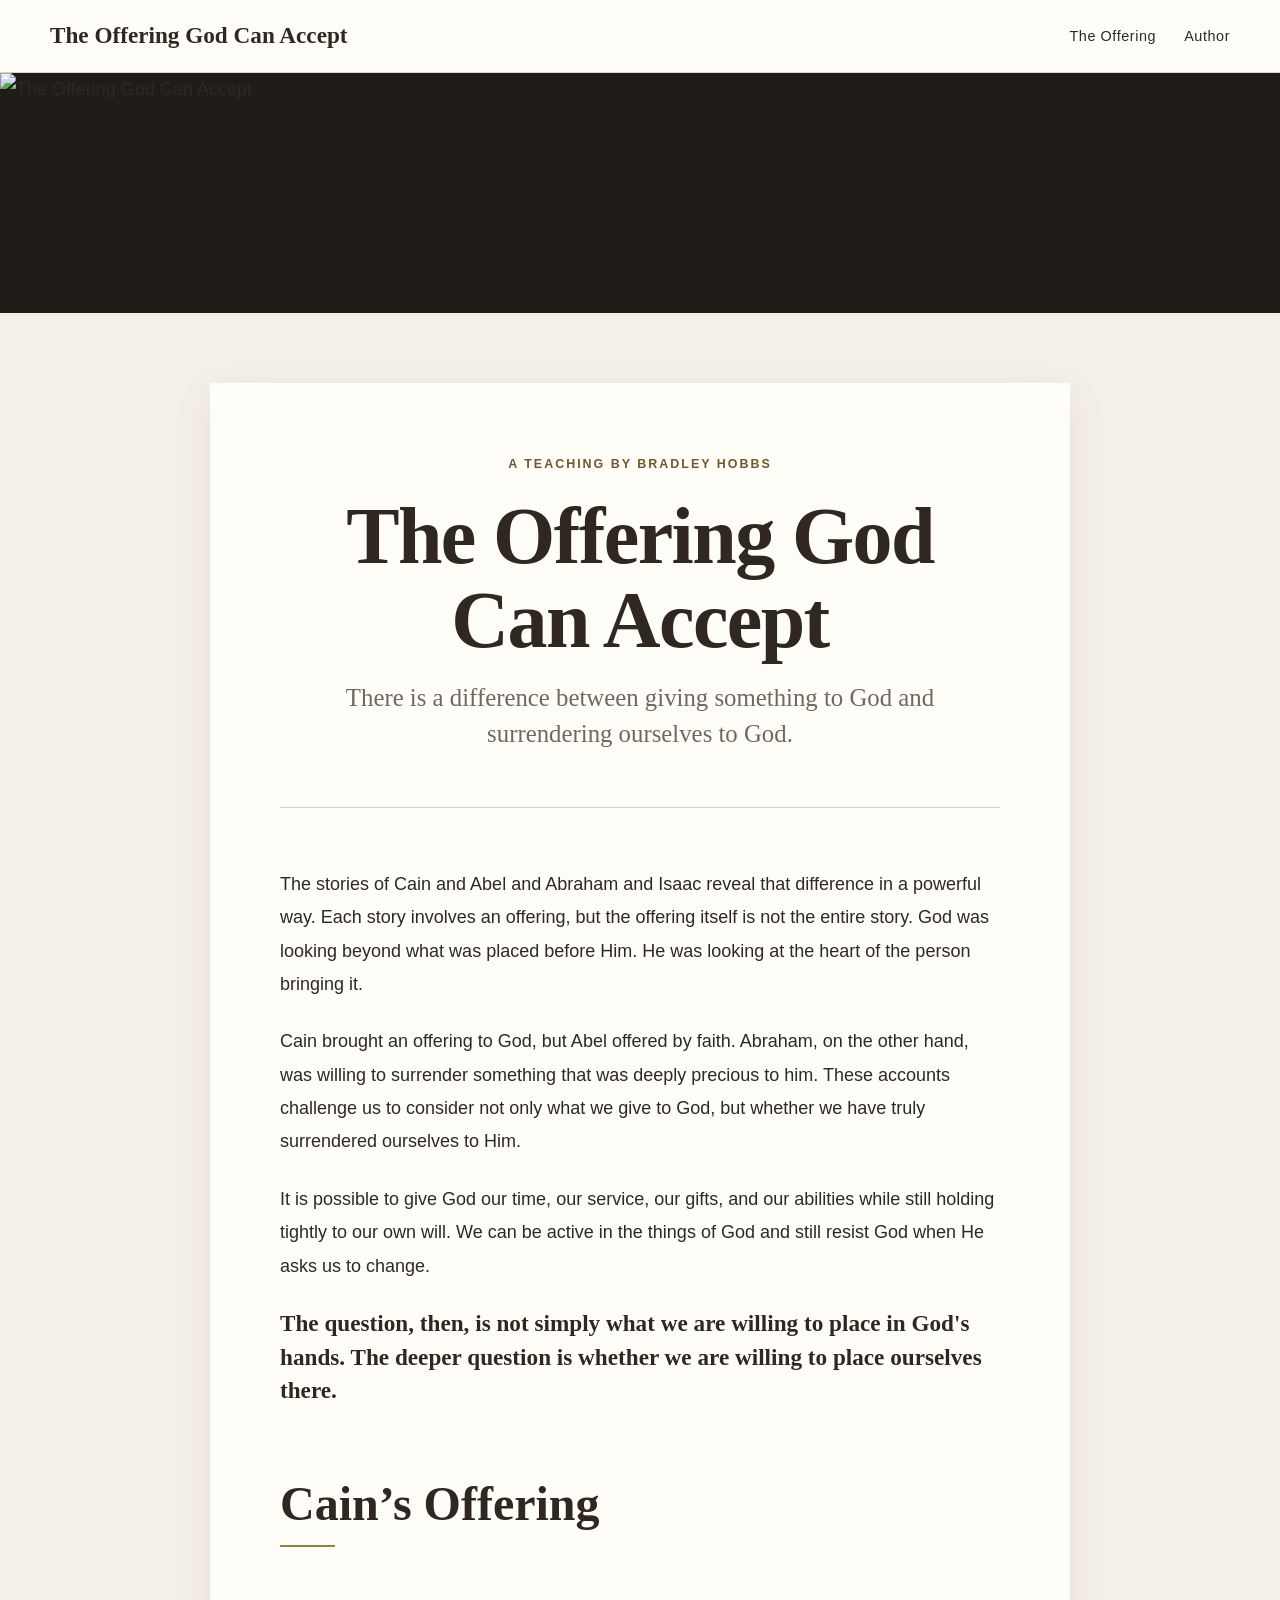
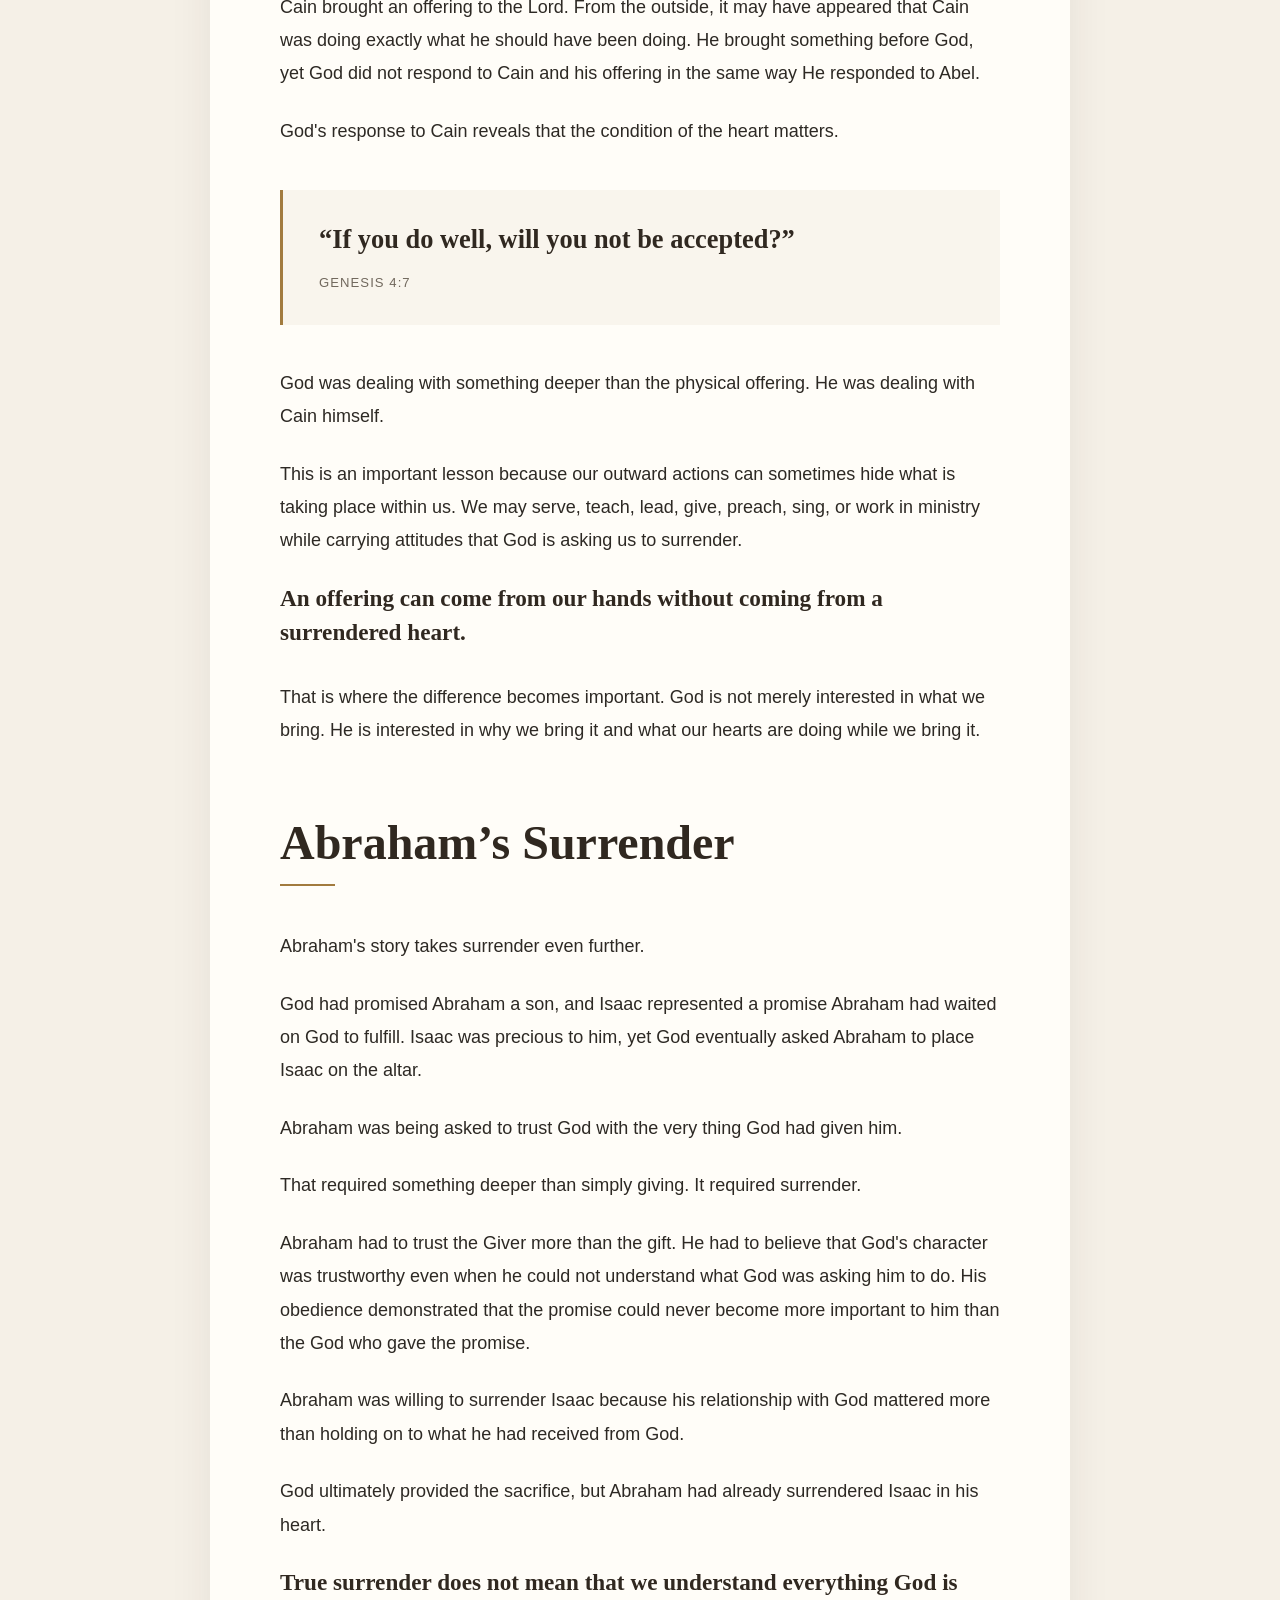
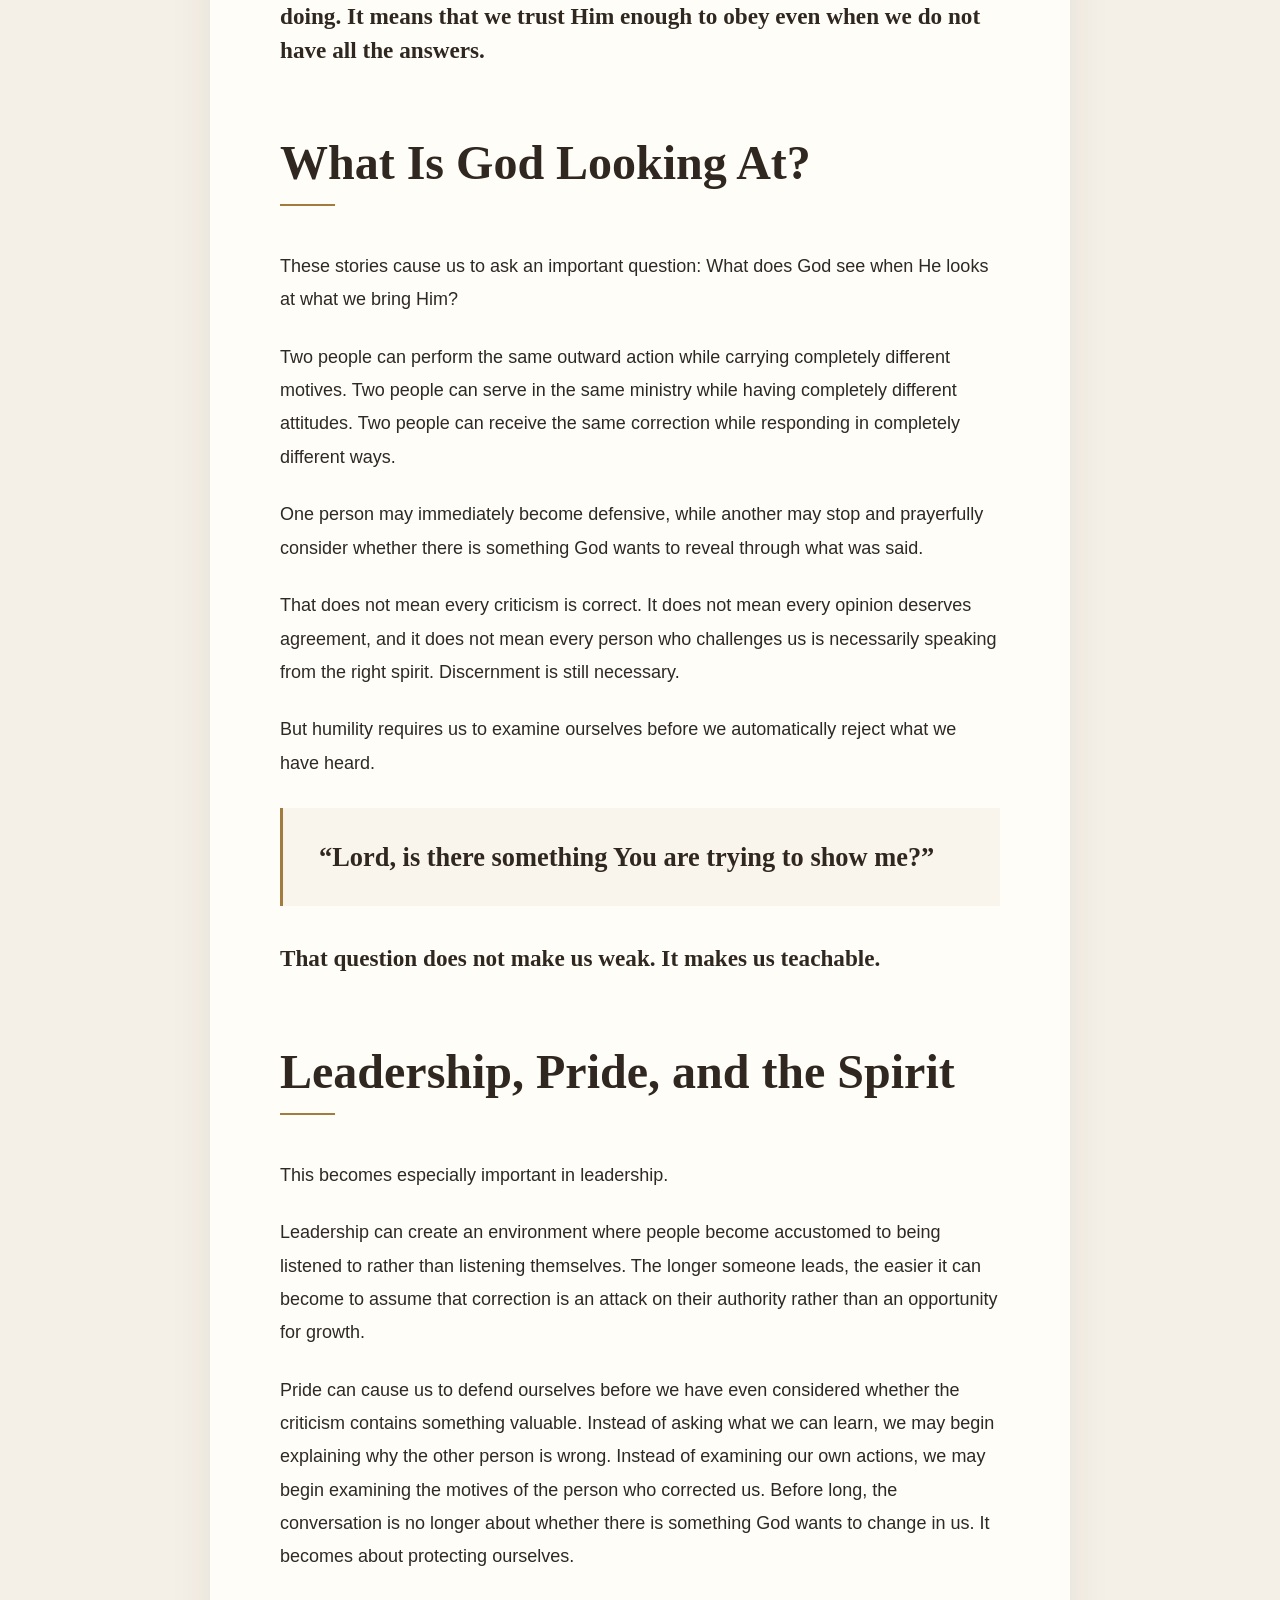
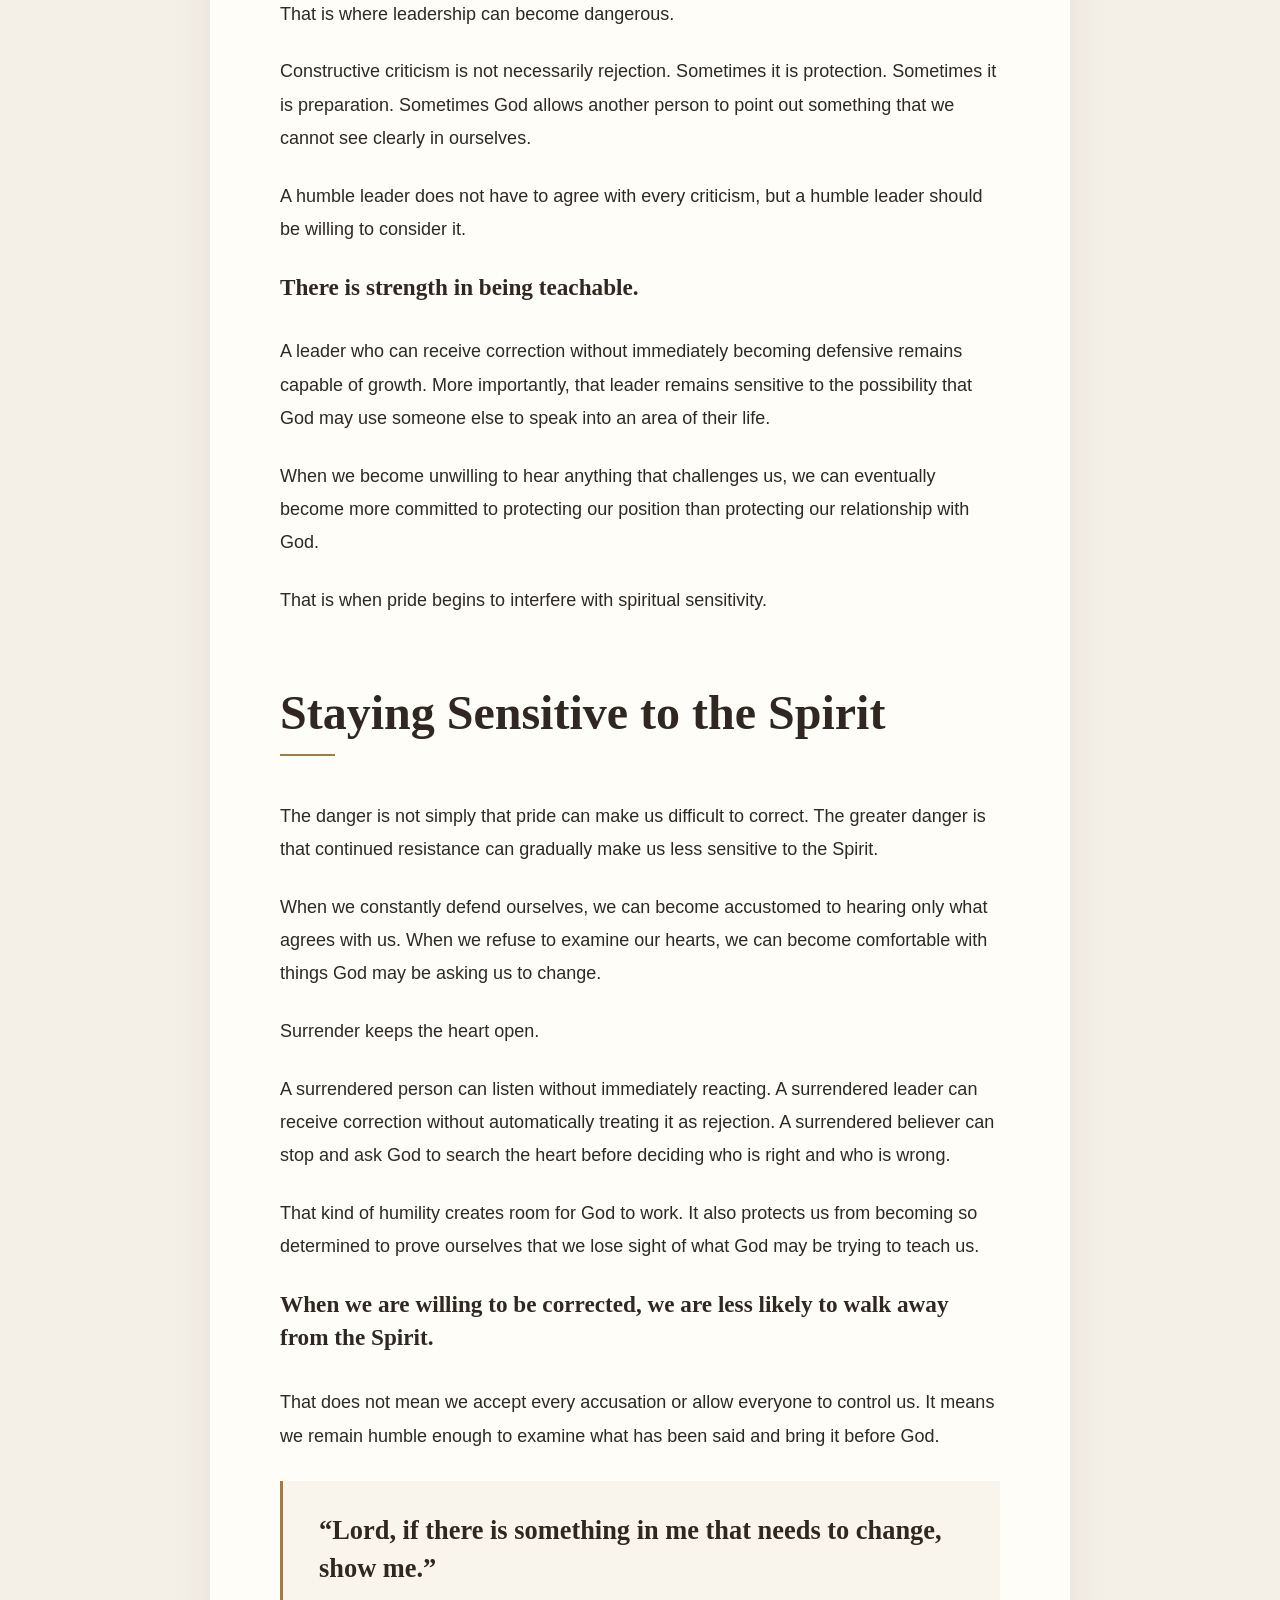
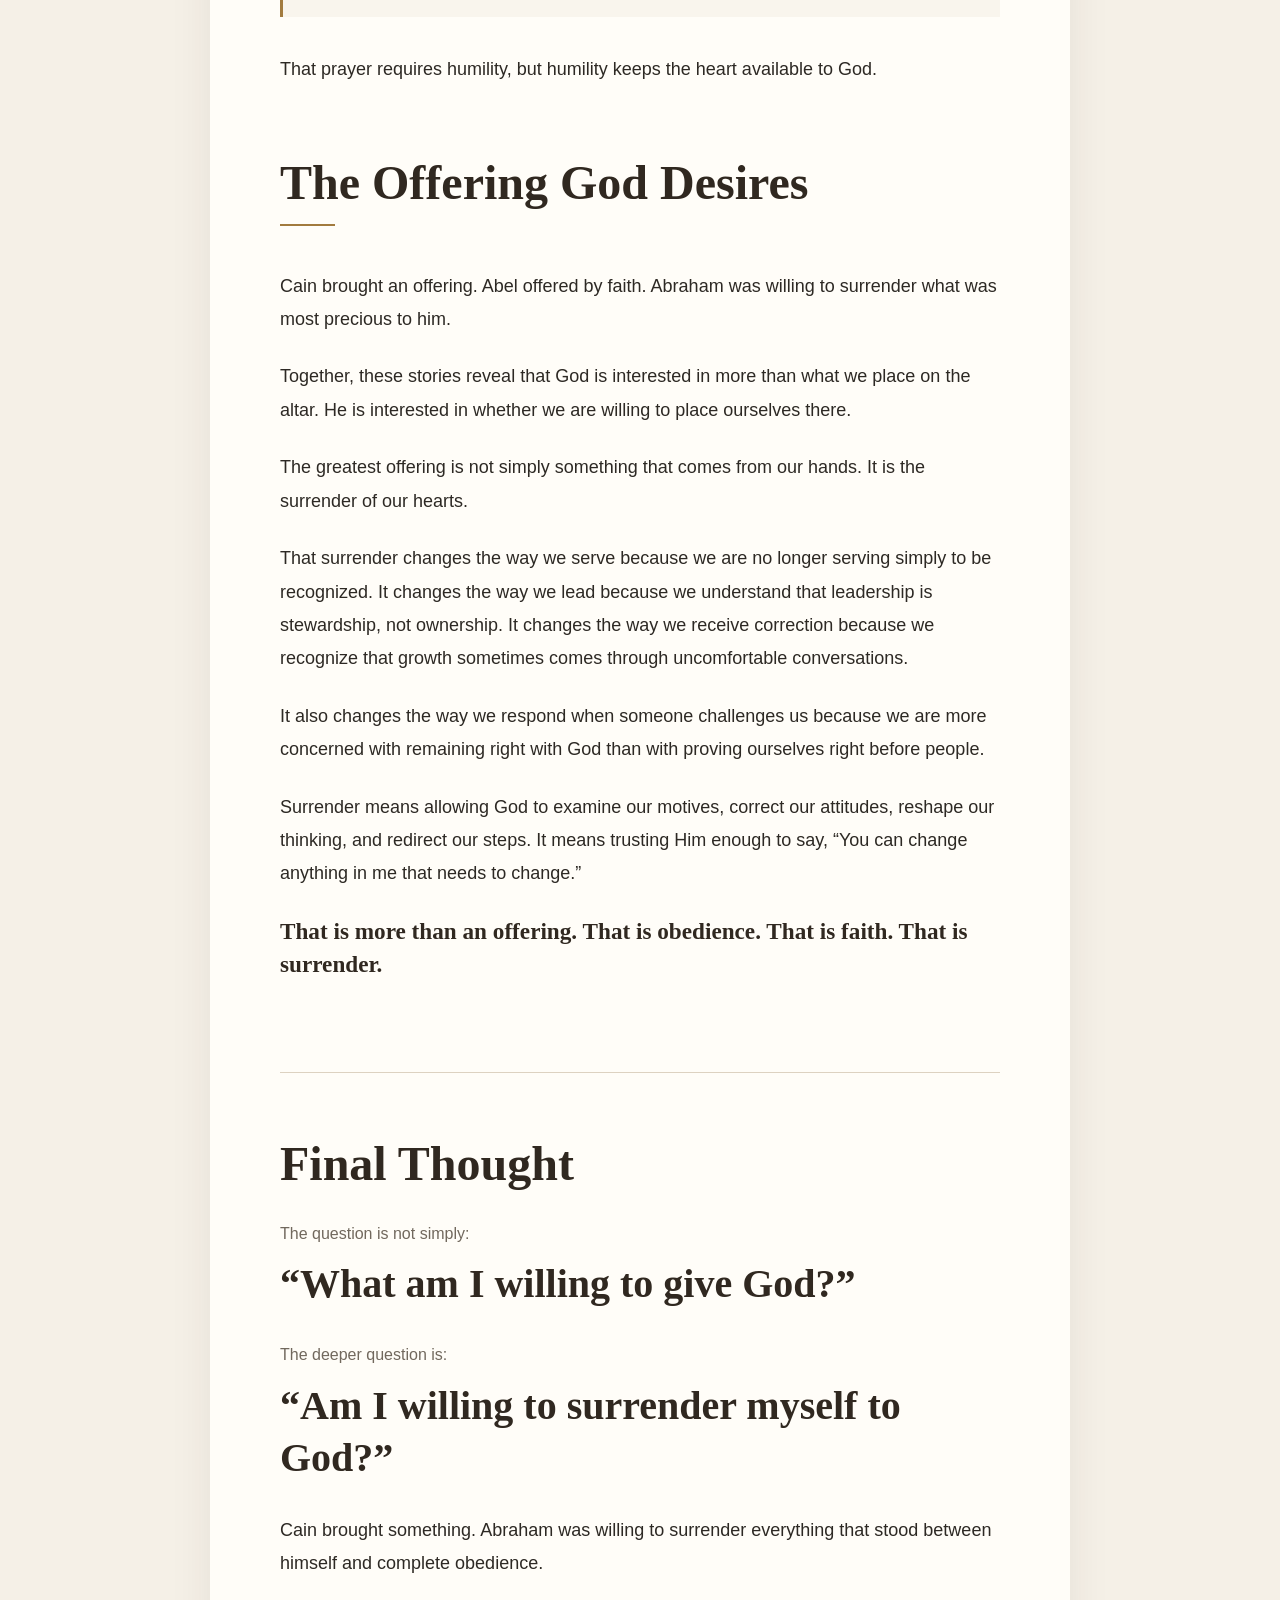
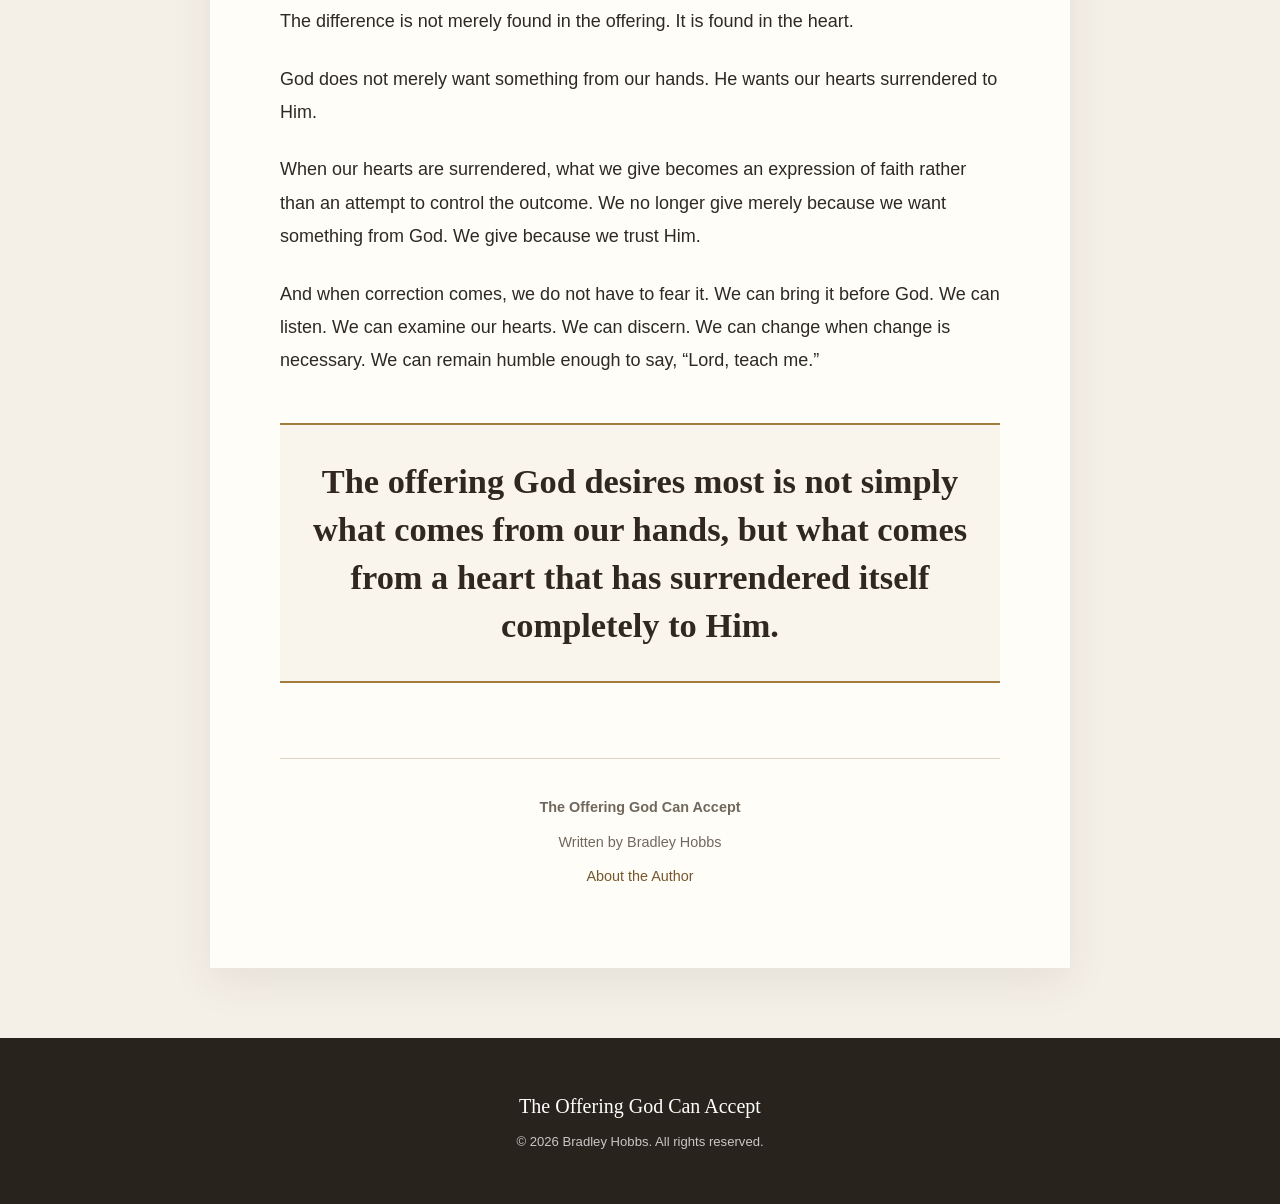
==== commit 1d03d4a0: "Refine teaching flow and remove repetition" ====
--- a/index.html
+++ b/index.html
@@ -40,7 +40,7 @@
 
         <section class="hero">
             <img
-                src="images/DBBC2FEA-4104-4102-82F4-2832D0841BDA.png"
+                src="images/offering-banner.png"
                 alt="The Offering God Can Accept"
                 class="hero-image"
             >
@@ -50,660 +50,115 @@
         <article class="reading-container">
 
             <header class="article-header">
-
-                <p class="eyebrow">
-                    A Teaching by Bradley Hobbs
-                </p>
-
-                <h1>
-                    The Offering God Can Accept
-                </h1>
-
-                <p class="intro">
-                    There is a difference between giving something to God
-                    and surrendering ourselves to God.
-                </p>
-
+                <p class="eyebrow">A Teaching by Bradley Hobbs</p>
+                <h1>The Offering God Can Accept</h1>
+                <p class="intro">There is a difference between giving something to God and surrendering ourselves to God.</p>
             </header>
 
+            <section class="teaching-section">
+                <p>The stories of Cain and Abel and Abraham and Isaac reveal that difference in a powerful way. Each story involves an offering, but the offering itself is not the entire story. God was looking beyond what was placed before Him. He was looking at the heart of the person bringing it.</p>
+                <p>Cain brought an offering to God, but Abel offered by faith. Abraham, on the other hand, was willing to surrender something that was deeply precious to him. These accounts challenge us to consider not only what we give to God, but whether we have truly surrendered ourselves to Him.</p>
+                <p>It is possible to give God our time, our service, our gifts, and our abilities while still holding tightly to our own will. We can be active in the things of God and still resist God when He asks us to change.</p>
+                <p class="emphasis">The question, then, is not simply what we are willing to place in God's hands. The deeper question is whether we are willing to place ourselves there.</p>
+            </section>
 
             <section class="teaching-section">
-
-                <p>
-                    Cain brought an offering.
-                </p>
-
-                <p>
-                    Abel offered by faith.
-                </p>
-
-                <p>
-                    Abraham was willing to surrender Isaac.
-                </p>
-
-                <p>
-                    These accounts reveal something deeper than the act of giving.
-                    They reveal the condition of the heart behind what we bring to God.
-                </p>
-
-                <p>
-                    Sometimes we can give God something while still holding on to ourselves.
-                </p>
-
-                <p>
-                    We can give our time while protecting our pride.
-                </p>
-
-                <p>
-                    We can give our service while resisting correction.
-                </p>
-
-                <p>
-                    We can give our gifts while refusing to surrender our will.
-                </p>
-
-                <p>
-                    God is not simply looking at what is placed in our hands.
-                    He is looking at what is happening in our hearts.
-                </p>
-
+                <h2>Cain’s Offering</h2>
+                <p>Cain brought an offering to the Lord. From the outside, it may have appeared that Cain was doing exactly what he should have been doing. He brought something before God, yet God did not respond to Cain and his offering in the same way He responded to Abel.</p>
+                <p>God's response to Cain reveals that the condition of the heart matters.</p>
+                <blockquote>
+                    <p>“If you do well, will you not be accepted?”</p>
+                    <cite>Genesis 4:7</cite>
+                </blockquote>
+                <p>God was dealing with something deeper than the physical offering. He was dealing with Cain himself.</p>
+                <p>This is an important lesson because our outward actions can sometimes hide what is taking place within us. We may serve, teach, lead, give, preach, sing, or work in ministry while carrying attitudes that God is asking us to surrender.</p>
+                <p class="emphasis">An offering can come from our hands without coming from a surrendered heart.</p>
+                <p>That is where the difference becomes important. God is not merely interested in what we bring. He is interested in why we bring it and what our hearts are doing while we bring it.</p>
             </section>
 
+            <section class="teaching-section">
+                <h2>Abraham’s Surrender</h2>
+                <p>Abraham's story takes surrender even further.</p>
+                <p>God had promised Abraham a son, and Isaac represented a promise Abraham had waited on God to fulfill. Isaac was precious to him, yet God eventually asked Abraham to place Isaac on the altar.</p>
+                <p>Abraham was being asked to trust God with the very thing God had given him.</p>
+                <p>That required something deeper than simply giving. It required surrender.</p>
+                <p>Abraham had to trust the Giver more than the gift. He had to believe that God's character was trustworthy even when he could not understand what God was asking him to do. His obedience demonstrated that the promise could never become more important to him than the God who gave the promise.</p>
+                <p>Abraham was willing to surrender Isaac because his relationship with God mattered more than holding on to what he had received from God.</p>
+                <p>God ultimately provided the sacrifice, but Abraham had already surrendered Isaac in his heart.</p>
+                <p class="emphasis">True surrender does not mean that we understand everything God is doing. It means that we trust Him enough to obey even when we do not have all the answers.</p>
+            </section>
 
             <section class="teaching-section">
-
-                <h2>
-                    Cain’s Offering
-                </h2>
-
-                <p>
-                    Cain brought an offering to God.
-                </p>
-
-                <p>
-                    On the surface, Cain did what he was supposed to do.
-                    He brought something before the Lord.
-                </p>
-
-                <p>
-                    But something was different between Cain and Abel.
-                </p>
-
-                <p>
-                    Abel offered by faith.
-                </p>
-
-                <p>
-                    Cain's offering revealed that simply bringing something
-                    to God does not necessarily mean that we have surrendered
-                    ourselves to God.
-                </p>
-
-                <blockquote>
-
-                    <p>
-                        “If you do well, will you not be accepted?”
-                    </p>
-
-                    <cite>
-                        Genesis 4:7
-                    </cite>
-
+                <h2>What Is God Looking At?</h2>
+                <p>These stories cause us to ask an important question: What does God see when He looks at what we bring Him?</p>
+                <p>Two people can perform the same outward action while carrying completely different motives. Two people can serve in the same ministry while having completely different attitudes. Two people can receive the same correction while responding in completely different ways.</p>
+                <p>One person may immediately become defensive, while another may stop and prayerfully consider whether there is something God wants to reveal through what was said.</p>
+                <p>That does not mean every criticism is correct. It does not mean every opinion deserves agreement, and it does not mean every person who challenges us is necessarily speaking from the right spirit. Discernment is still necessary.</p>
+                <p>But humility requires us to examine ourselves before we automatically reject what we have heard.</p>
+                <blockquote class="question-block">
+                    <p>“Lord, is there something You are trying to show me?”</p>
                 </blockquote>
-
-                <p>
-                    God was dealing with Cain's heart.
-                </p>
-
-                <p>
-                    The issue was not simply what Cain brought.
-                </p>
-
-                <p>
-                    The issue was what was happening within Cain.
-                </p>
-
-                <p>
-                    This is important for us because it is possible to be active
-                    in the things of God while still resisting God in areas of our lives.
-                </p>
-
-                <p>
-                    We can serve.
-                </p>
-
-                <p>
-                    We can teach.
-                </p>
-
-                <p>
-                    We can lead.
-                </p>
-
-                <p>
-                    We can sing.
-                </p>
-
-                <p>
-                    We can preach.
-                </p>
-
-                <p>
-                    We can give.
-                </p>
-
-                <p>
-                    We can work.
-                </p>
-
-                <p>
-                    Yet still struggle to surrender.
-                </p>
-
-                <p class="emphasis">
-                    There is a difference between giving God something
-                    and giving God ourselves.
-                </p>
-
+                <p class="emphasis">That question does not make us weak. It makes us teachable.</p>
             </section>
 
+            <section class="teaching-section">
+                <h2>Leadership, Pride, and the Spirit</h2>
+                <p>This becomes especially important in leadership.</p>
+                <p>Leadership can create an environment where people become accustomed to being listened to rather than listening themselves. The longer someone leads, the easier it can become to assume that correction is an attack on their authority rather than an opportunity for growth.</p>
+                <p>Pride can cause us to defend ourselves before we have even considered whether the criticism contains something valuable. Instead of asking what we can learn, we may begin explaining why the other person is wrong. Instead of examining our own actions, we may begin examining the motives of the person who corrected us. Before long, the conversation is no longer about whether there is something God wants to change in us. It becomes about protecting ourselves.</p>
+                <p>That is where leadership can become dangerous.</p>
+                <p>Constructive criticism is not necessarily rejection. Sometimes it is protection. Sometimes it is preparation. Sometimes God allows another person to point out something that we cannot see clearly in ourselves.</p>
+                <p>A humble leader does not have to agree with every criticism, but a humble leader should be willing to consider it.</p>
+                <p class="emphasis">There is strength in being teachable.</p>
+                <p>A leader who can receive correction without immediately becoming defensive remains capable of growth. More importantly, that leader remains sensitive to the possibility that God may use someone else to speak into an area of their life.</p>
+                <p>When we become unwilling to hear anything that challenges us, we can eventually become more committed to protecting our position than protecting our relationship with God.</p>
+                <p>That is when pride begins to interfere with spiritual sensitivity.</p>
+            </section>
 
             <section class="teaching-section">
-
-                <h2>
-                    Abraham’s Surrender
-                </h2>
-
-                <p>
-                    Abraham's story reveals another level of surrender.
-                </p>
-
-                <p>
-                    God asked Abraham to offer Isaac.
-                </p>
-
-                <p>
-                    Isaac was not simply something Abraham owned.
-                    Isaac represented the promise God had given him.
-                </p>
-
-                <p>
-                    Abraham had waited for this child.
-                </p>
-
-                <p>
-                    He had prayed for this child.
-                </p>
-
-                <p>
-                    He had trusted God for this child.
-                </p>
-
-                <p>
-                    And then God asked Abraham to surrender what was
-                    most precious to him.
-                </p>
-
-                <p>
-                    Abraham had to trust God beyond what he could understand.
-                </p>
-
-                <p>
-                    His obedience demonstrated that he trusted the Giver
-                    more than the gift.
-                </p>
-
-                <p class="emphasis">
-                    That is surrender.
-                </p>
-
-                <p>
-                    Surrender says:
-                </p>
-
-                <p>
-                    “God, even when I do not understand, I trust You.”
-                </p>
-
-                <p>
-                    Surrender says:
-                </p>
-
-                <p>
-                    “God, even when this is difficult, I will obey You.”
-                </p>
-
-                <p>
-                    Surrender says:
-                </p>
-
-                <p>
-                    “God, what You have given me does not belong above You.”
-                </p>
-
-                <p>
-                    Abraham was willing to place Isaac on the altar because
-                    his relationship with God was greater than his attachment
-                    to the promise.
-                </p>
-
-                <p>
-                    God ultimately provided the sacrifice.
-                </p>
-
-                <p>
-                    But Abraham had already surrendered it in his heart.
-                </p>
-
+                <h2>Staying Sensitive to the Spirit</h2>
+                <p>The danger is not simply that pride can make us difficult to correct. The greater danger is that continued resistance can gradually make us less sensitive to the Spirit.</p>
+                <p>When we constantly defend ourselves, we can become accustomed to hearing only what agrees with us. When we refuse to examine our hearts, we can become comfortable with things God may be asking us to change.</p>
+                <p>Surrender keeps the heart open.</p>
+                <p>A surrendered person can listen without immediately reacting. A surrendered leader can receive correction without automatically treating it as rejection. A surrendered believer can stop and ask God to search the heart before deciding who is right and who is wrong.</p>
+                <p>That kind of humility creates room for God to work. It also protects us from becoming so determined to prove ourselves that we lose sight of what God may be trying to teach us.</p>
+                <p class="emphasis">When we are willing to be corrected, we are less likely to walk away from the Spirit.</p>
+                <p>That does not mean we accept every accusation or allow everyone to control us. It means we remain humble enough to examine what has been said and bring it before God.</p>
+                <blockquote class="question-block">
+                    <p>“Lord, if there is something in me that needs to change, show me.”</p>
+                </blockquote>
+                <p>That prayer requires humility, but humility keeps the heart available to God.</p>
             </section>
 
-
             <section class="teaching-section">
-
-                <h2>
-                    What Is God Looking At?
-                </h2>
-
-                <p>
-                    God looks beyond the visible offering.
-                </p>
-
-                <p>
-                    He looks at the heart.
-                </p>
-
-                <p>
-                    Two people can do the same thing while having completely
-                    different motives.
-                </p>
-
-                <p>
-                    Two people can give the same amount while having
-                    completely different hearts.
-                </p>
-
-                <p>
-                    Two people can serve in the same ministry while having
-                    completely different attitudes.
-                </p>
-
-                <p>
-                    Two leaders can receive the same correction while responding
-                    in completely different ways.
-                </p>
-
-                <p>
-                    One may become defensive.
-                </p>
-
-                <p>
-                    The other may become prayerful.
-                </p>
-
-                <p>
-                    One may immediately reject the criticism.
-                </p>
-
-                <p>
-                    The other may stop and ask:
-                </p>
-
-                <blockquote class="question-block">
-
-                    <p>
-                        “Lord, is there something You are trying to show me?”
-                    </p>
-
-                </blockquote>
-
-                <p>
-                    That question requires humility.
-                </p>
-
-                <p>
-                    Not every criticism is correct.
-                </p>
-
-                <p>
-                    Not every opinion deserves agreement.
-                </p>
-
-                <p>
-                    Not every person who challenges us is speaking from
-                    the right spirit.
-                </p>
-
-                <p>
-                    But that does not mean every correction should
-                    automatically be rejected.
-                </p>
-
-                <p class="emphasis">
-                    A surrendered heart is willing to examine itself.
-                </p>
-
+                <h2>The Offering God Desires</h2>
+                <p>Cain brought an offering. Abel offered by faith. Abraham was willing to surrender what was most precious to him.</p>
+                <p>Together, these stories reveal that God is interested in more than what we place on the altar. He is interested in whether we are willing to place ourselves there.</p>
+                <p>The greatest offering is not simply something that comes from our hands. It is the surrender of our hearts.</p>
+                <p>That surrender changes the way we serve because we are no longer serving simply to be recognized. It changes the way we lead because we understand that leadership is stewardship, not ownership. It changes the way we receive correction because we recognize that growth sometimes comes through uncomfortable conversations.</p>
+                <p>It also changes the way we respond when someone challenges us because we are more concerned with remaining right with God than with proving ourselves right before people.</p>
+                <p>Surrender means allowing God to examine our motives, correct our attitudes, reshape our thinking, and redirect our steps. It means trusting Him enough to say, “You can change anything in me that needs to change.”</p>
+                <p class="emphasis">That is more than an offering. That is obedience. That is faith. That is surrender.</p>
             </section>
 
-
-            <section class="teaching-section">
-
-                <h2>
-                    Leadership, Pride, and the Spirit
-                </h2>
-
-                <p>
-                    Leadership requires humility.
-                </p>
-
-                <p>
-                    One of the greatest dangers for a leader is becoming
-                    so convinced that they are right that they become
-                    unwilling to listen.
-                </p>
-
-                <p>
-                    When correction comes, pride can immediately
-                    interpret it as rejection.
-                </p>
-
-                <p>
-                    Instead of asking what can be learned, the heart
-                    begins building a defense.
-                </p>
-
-                <p>
-                    Instead of listening, we begin explaining.
-                </p>
-
-                <p>
-                    Instead of examining ourselves, we begin examining
-                    the person who spoke.
-                </p>
-
-                <p>
-                    Instead of asking God what He is saying, we decide
-                    that the person must be wrong.
-                </p>
-
-                <p class="warning">
-                    This is dangerous.
-                </p>
-
-                <p>
-                    Constructive criticism can be a gift.
-                </p>
-
-                <p>
-                    Sometimes God uses another person to help us see
-                    something we cannot see in ourselves.
-                </p>
-
-                <p>
-                    Correction does not always mean condemnation.
-                </p>
-
-                <p>
-                    Sometimes correction is protection.
-                </p>
-
-                <p>
-                    Sometimes correction is preparation.
-                </p>
-
-                <p>
-                    Sometimes correction is God giving us an opportunity
-                    to grow.
-                </p>
-
-                <p>
-                    A humble leader understands that being corrected
-                    does not make them weak.
-                </p>
-
-                <p class="emphasis">
-                    It makes them teachable.
-                </p>
-
-                <p>
-                    And a teachable heart remains available to God.
-                </p>
-
+            <section class="final-section">
+                <h2>Final Thought</h2>
+                <p class="final-question">The question is not simply:</p>
+                <p class="featured-question">“What am I willing to give God?”</p>
+                <p class="final-question">The deeper question is:</p>
+                <p class="featured-question">“Am I willing to surrender myself to God?”</p>
+                <p>Cain brought something. Abraham was willing to surrender everything that stood between himself and complete obedience.</p>
+                <p>The difference is not merely found in the offering. It is found in the heart.</p>
+                <p>God does not merely want something from our hands. He wants our hearts surrendered to Him.</p>
+                <p>When our hearts are surrendered, what we give becomes an expression of faith rather than an attempt to control the outcome. We no longer give merely because we want something from God. We give because we trust Him.</p>
+                <p>And when correction comes, we do not have to fear it. We can bring it before God. We can listen. We can examine our hearts. We can discern. We can change when change is necessary. We can remain humble enough to say, “Lord, teach me.”</p>
+                <p class="closing-statement">The offering God desires most is not simply what comes from our hands, but what comes from a heart that has surrendered itself completely to Him.</p>
             </section>
 
-
-            <section class="teaching-section">
-
-                <h2>
-                    Staying Sensitive to the Spirit
-                </h2>
-
-                <p>
-                    The longer we resist correction, the easier it becomes
-                    to become comfortable with our own way.
-                </p>
-
-                <p>
-                    Pride can slowly harden the heart.
-                </p>
-
-                <p>
-                    We can become so determined to defend ourselves
-                    that we stop listening.
-                </p>
-
-                <p>
-                    We can become so concerned about protecting our position
-                    that we stop examining our hearts.
-                </p>
-
-                <p>
-                    We can become so focused on being right that we become
-                    less sensitive to the Spirit.
-                </p>
-
-                <p>
-                    That is why surrender matters.
-                </p>
-
-                <p>
-                    When we surrender ourselves to God, we remain willing to listen.
-                </p>
-
-                <p>
-                    We remain willing to learn.
-                </p>
-
-                <p>
-                    We remain willing to repent.
-                </p>
-
-                <p>
-                    We remain willing to change.
-                </p>
-
-                <p>
-                    We remain willing to say:
-                </p>
-
-                <blockquote class="question-block">
-
-                    <p>
-                        “Lord, if there is something in me that needs to change,
-                        show me.”
-                    </p>
-
-                </blockquote>
-
-                <p>
-                    That prayer requires humility.
-                </p>
-
-                <p>
-                    But humility keeps the heart open.
-                </p>
-
-                <p class="emphasis">
-                    When we are willing to be corrected,
-                    we are less likely to walk away from the Spirit.
-                </p>
-
-            </section>
-
-
-            <section class="teaching-section">
-
-                <h2>
-                    The Offering God Desires
-                </h2>
-
-                <p>
-                    Cain brought an offering.
-                </p>
-
-                <p>
-                    Abel offered by faith.
-                </p>
-
-                <p>
-                    Abraham surrendered what was most precious to him.
-                </p>
-
-                <p>
-                    These stories remind us that God is not merely interested
-                    in what we place on an altar.
-                </p>
-
-                <p>
-                    He is interested in whether we are willing to place
-                    ourselves there.
-                </p>
-
-                <p>
-                    The greatest offering is not simply what comes from our hands.
-                </p>
-
-                <p>
-                    It is what comes from a surrendered heart.
-                </p>
-
-                <p>
-                    A surrendered heart says:
-                </p>
-
-                <p>
-                    “God, You can correct me.”
-                </p>
-
-                <p>
-                    “God, You can teach me.”
-                </p>
-
-                <p>
-                    “God, You can change me.”
-                </p>
-
-                <p>
-                    “God, You can lead me.”
-                </p>
-
-                <p>
-                    “God, You can remove anything in me that is standing
-                    between me and You.”
-                </p>
-
-                <p>
-                    That kind of surrender changes the way we give.
-                </p>
-
-                <p>
-                    It changes the way we serve.
-                </p>
-
-                <p>
-                    It changes the way we lead.
-                </p>
-
-                <p>
-                    It changes the way we receive correction.
-                </p>
-
-                <p>
-                    It changes the way we respond when someone challenges us.
-                </p>
-
-                <p>
-                    Because when the heart truly belongs to God,
-                    we are no longer protecting ourselves at all costs.
-                </p>
-
-                <p class="emphasis">
-                    We are protecting our relationship with Him.
-                </p>
-
-            </section>
-
-
-            <section class="final-section">
-
-                <h2>
-                    Final Thought
-                </h2>
-
-                <p class="final-question">
-                    The question is not simply:
-                </p>
-
-                <p class="featured-question">
-                    “What am I willing to give God?”
-                </p>
-
-                <p class="final-question">
-                    The deeper question is:
-                </p>
-
-                <p class="featured-question">
-                    “Am I willing to surrender myself to God?”
-                </p>
-
-                <p>
-                    God does not merely want something from our hands.
-                </p>
-
-                <p>
-                    He wants our hearts.
-                </p>
-
-                <p>
-                    And when our hearts are surrendered, our offerings become
-                    an expression of faith rather than an attempt to control
-                    what we give, how we give it, or what we receive in return.
-                </p>
-
-                <p class="closing-statement">
-                    The offering God desires most is not simply what comes
-                    from our hands, but what comes from a heart that has
-                    surrendered itself completely to Him.
-                </p>
-
-            </section>
-
-
             <footer class="article-footer">
-
-                <p>
-                    <strong>The Offering God Can Accept</strong>
-                </p>
-
-                <p>
-                    Written by Bradley Hobbs
-                </p>
-
-                <p>
-                    <a href="author.html">
-                        About the Author
-                    </a>
-                </p>
-
+                <p><strong>The Offering God Can Accept</strong></p>
+                <p>Written by Bradley Hobbs</p>
+                <p><a href="author.html">About the Author</a></p>
             </footer>
 
         </article>
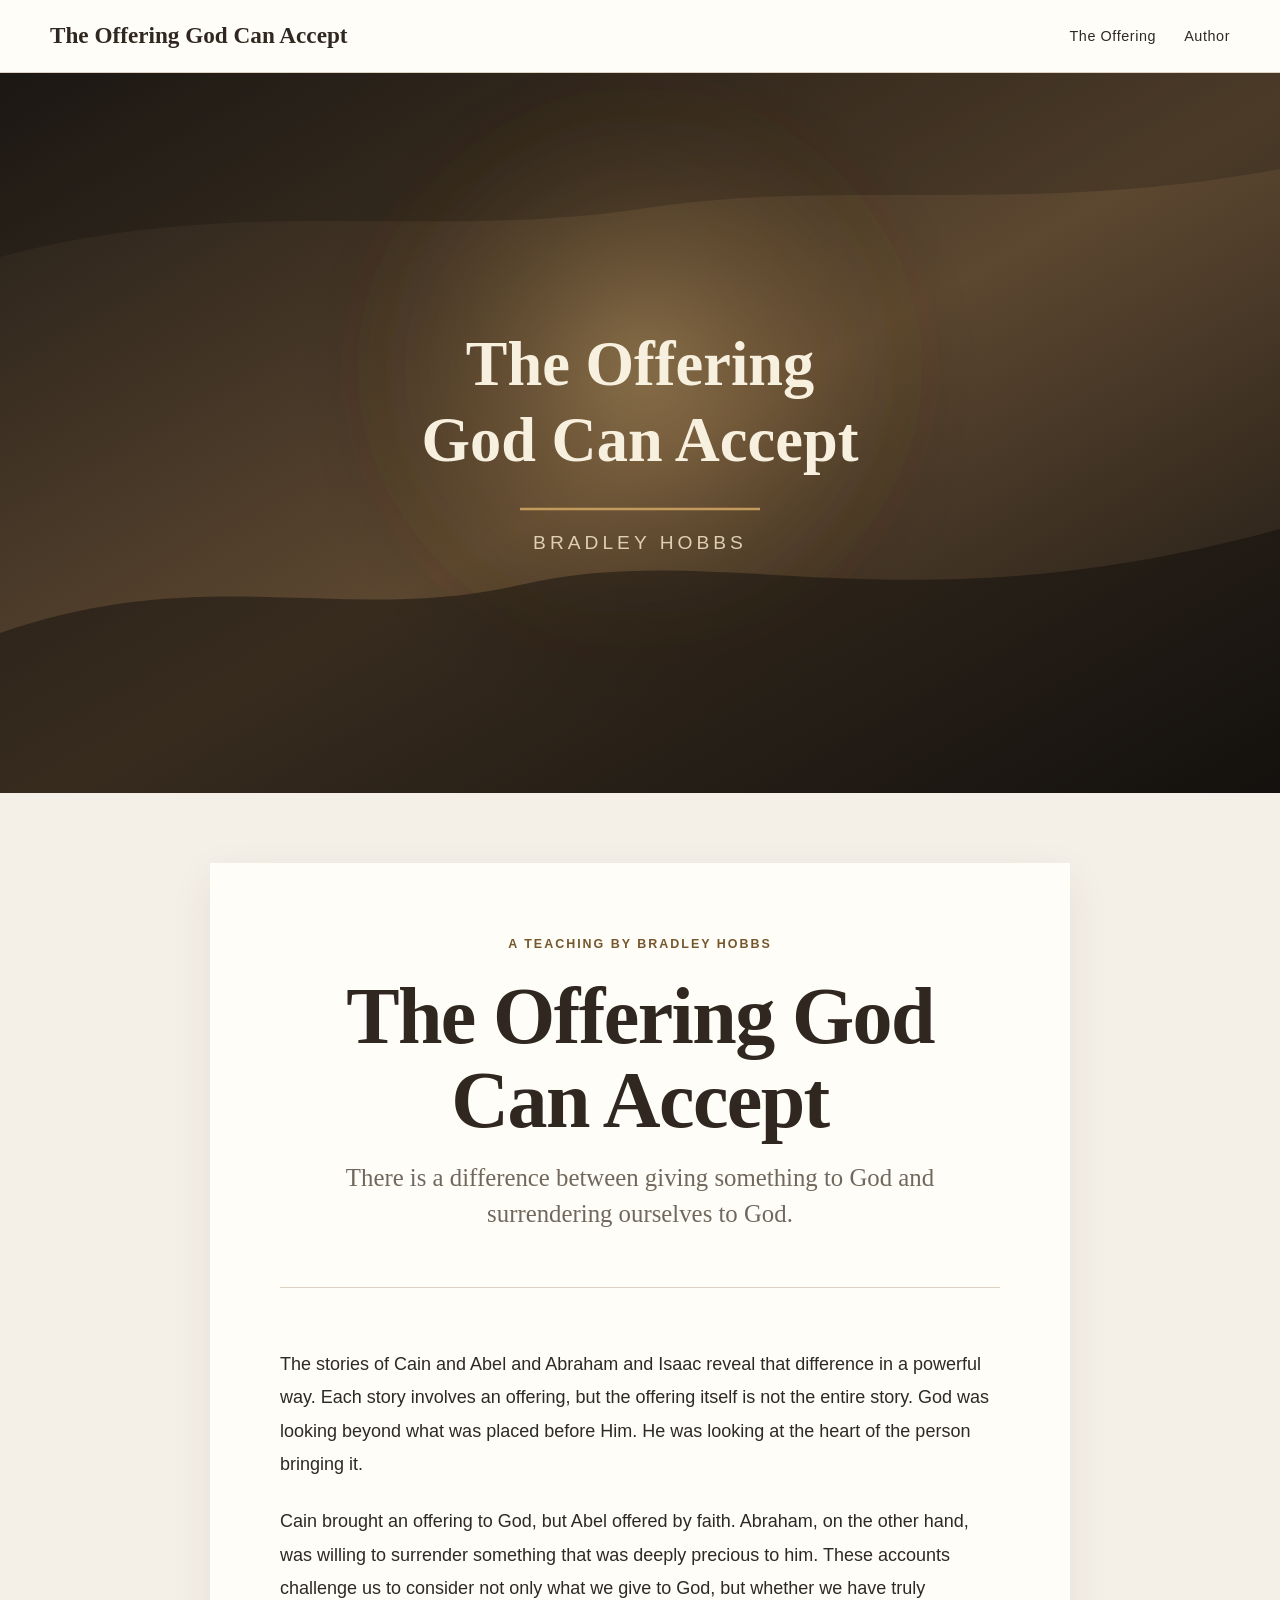
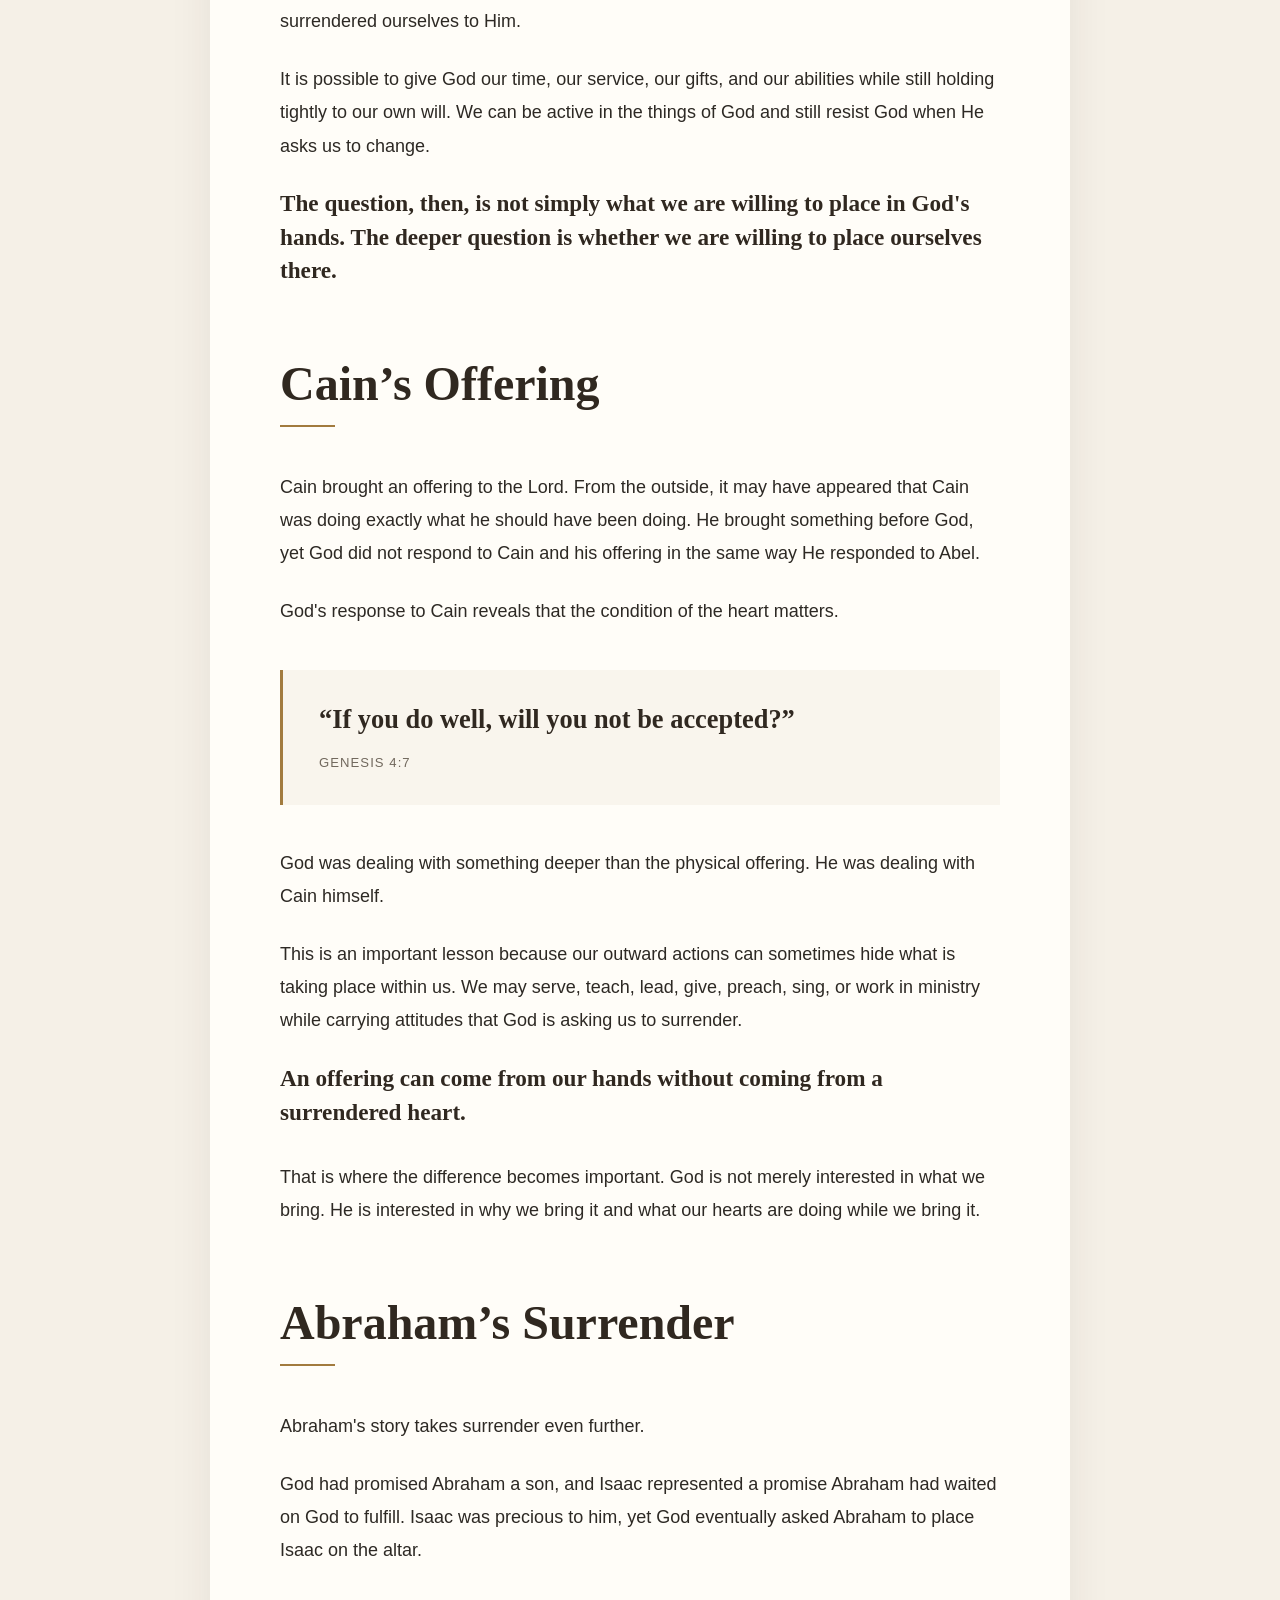
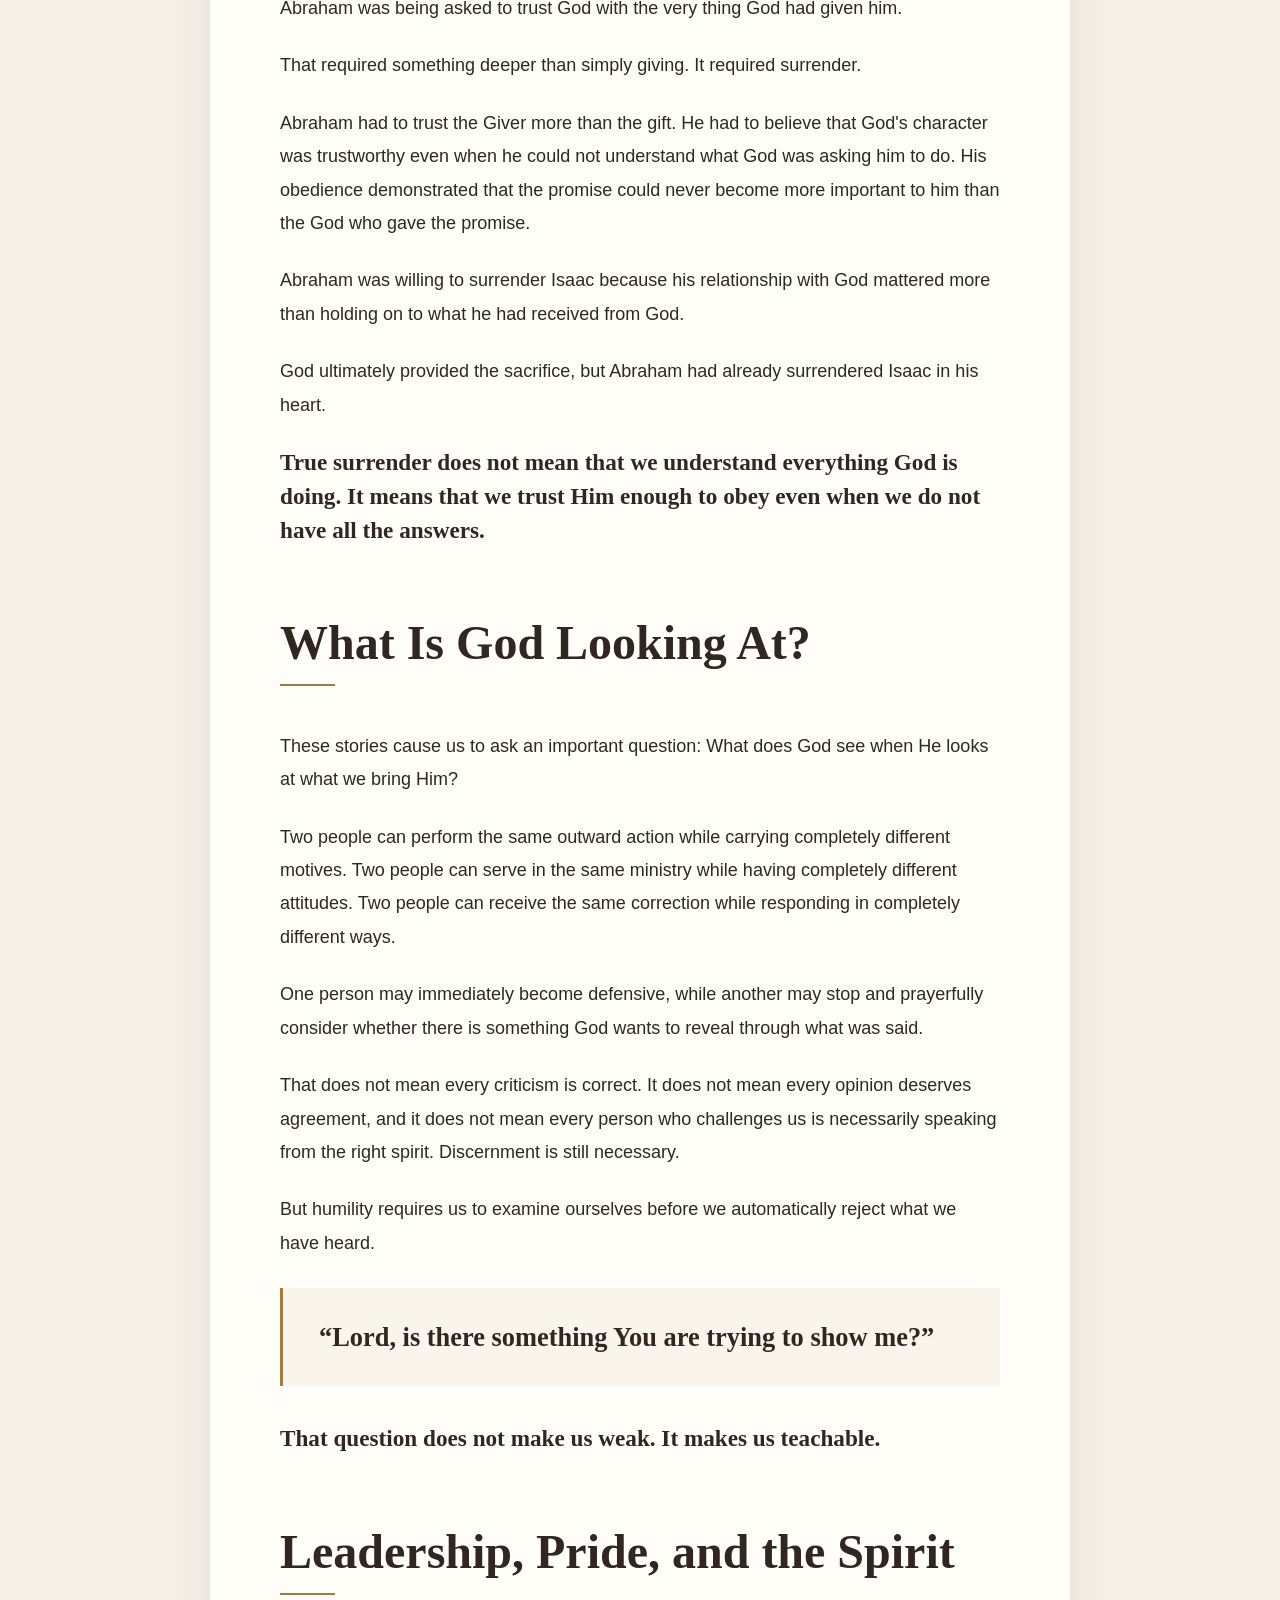
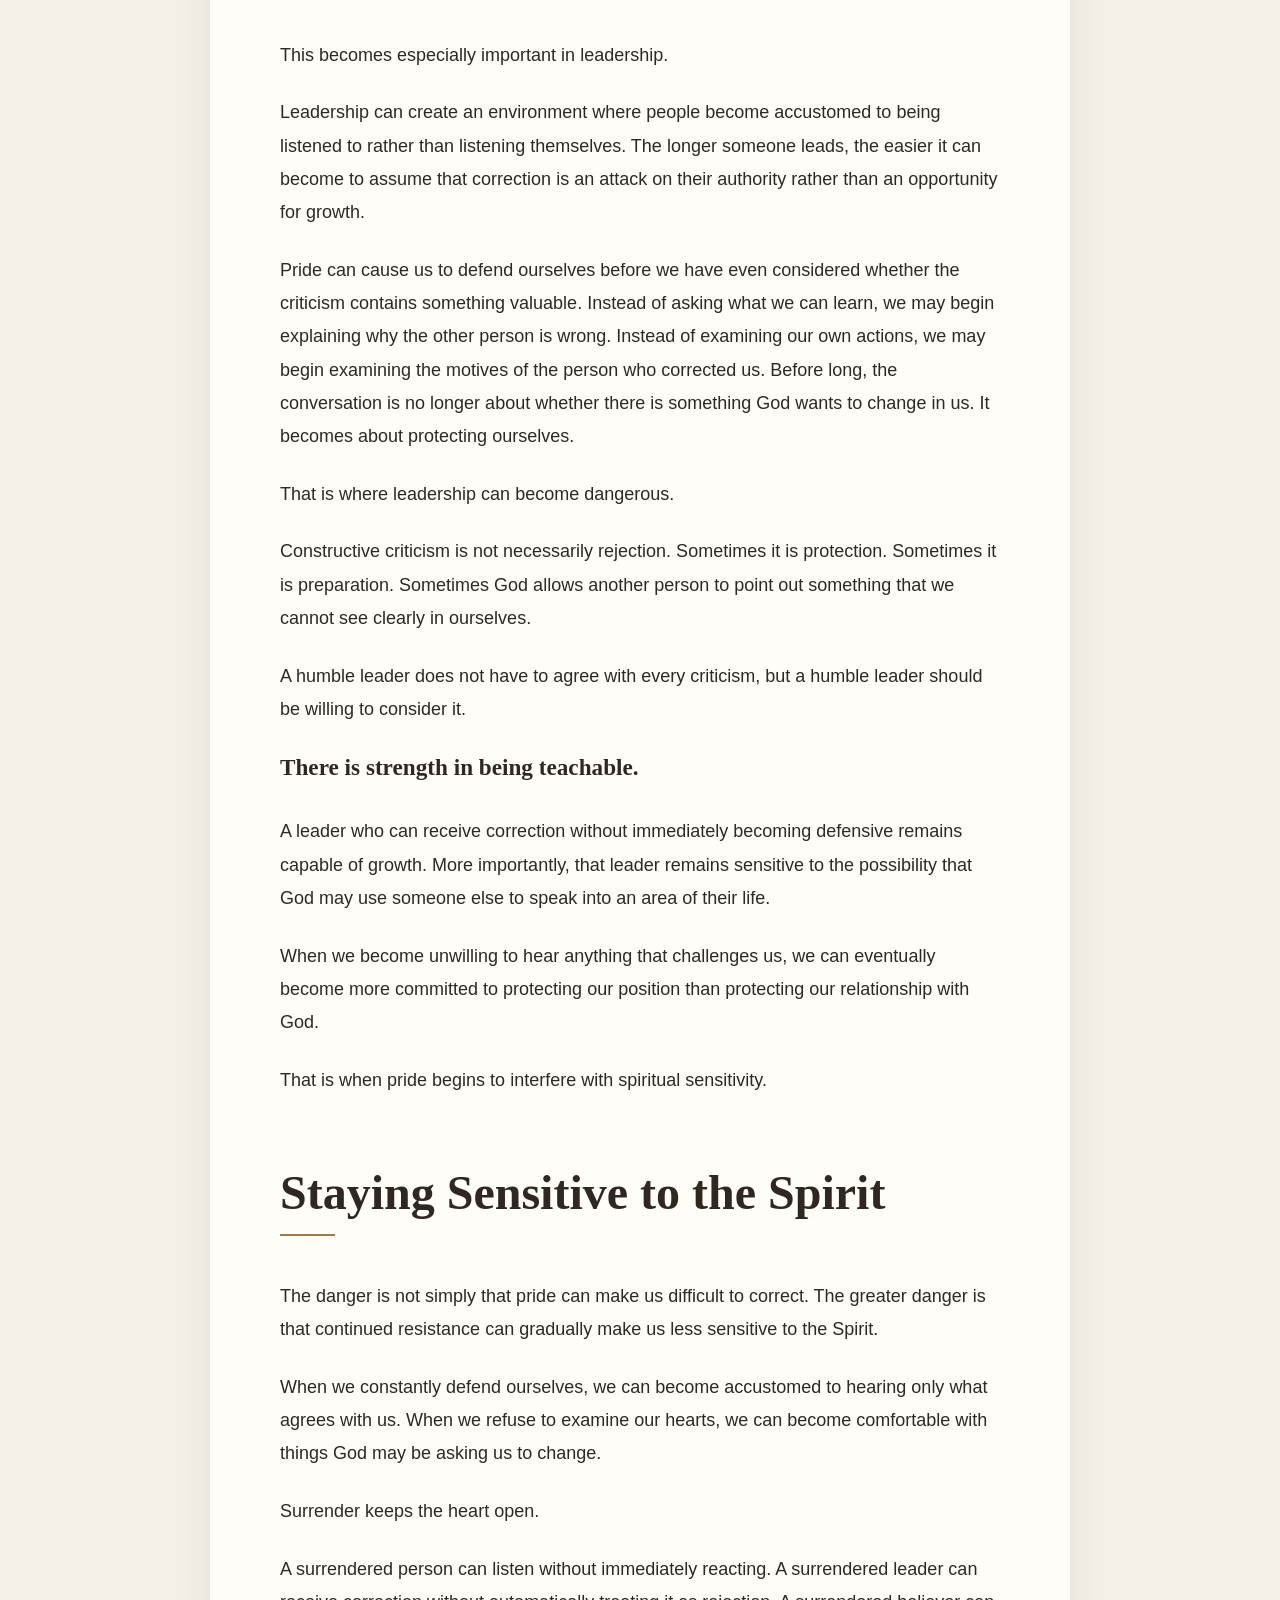
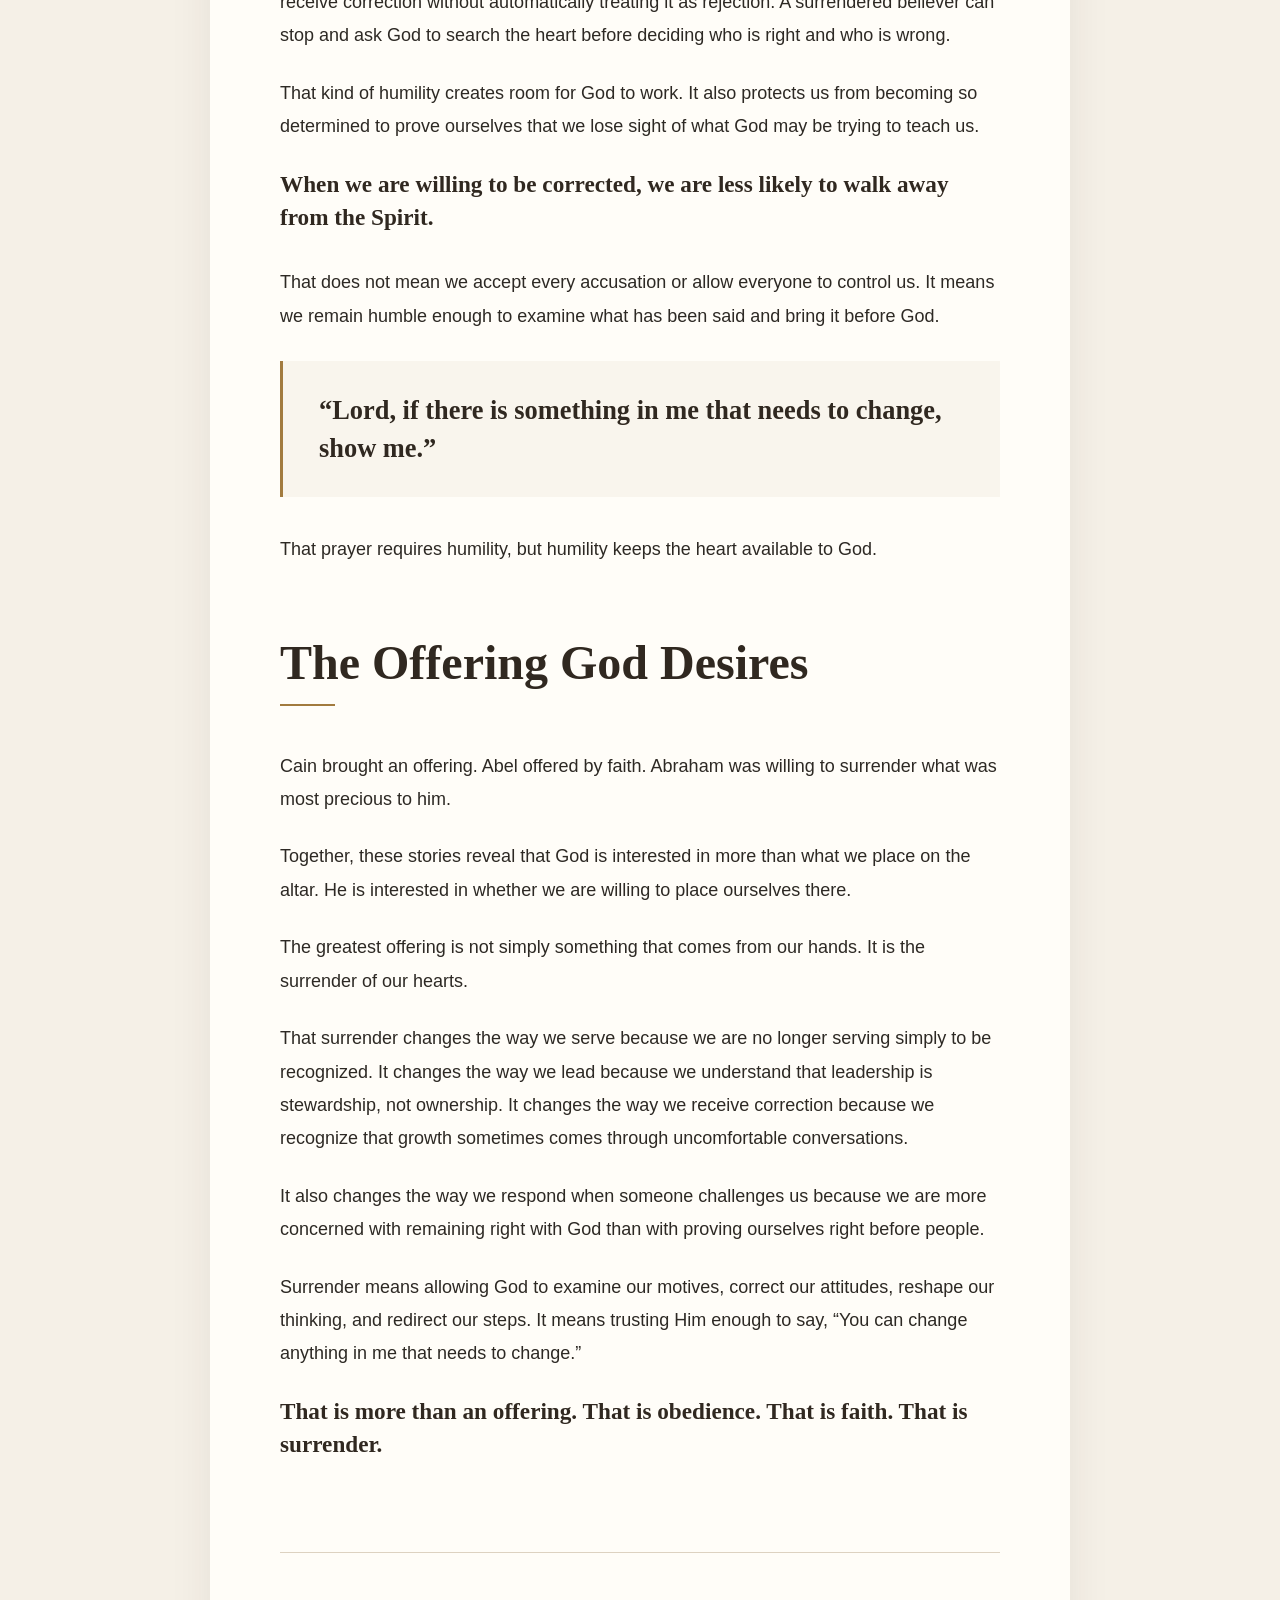
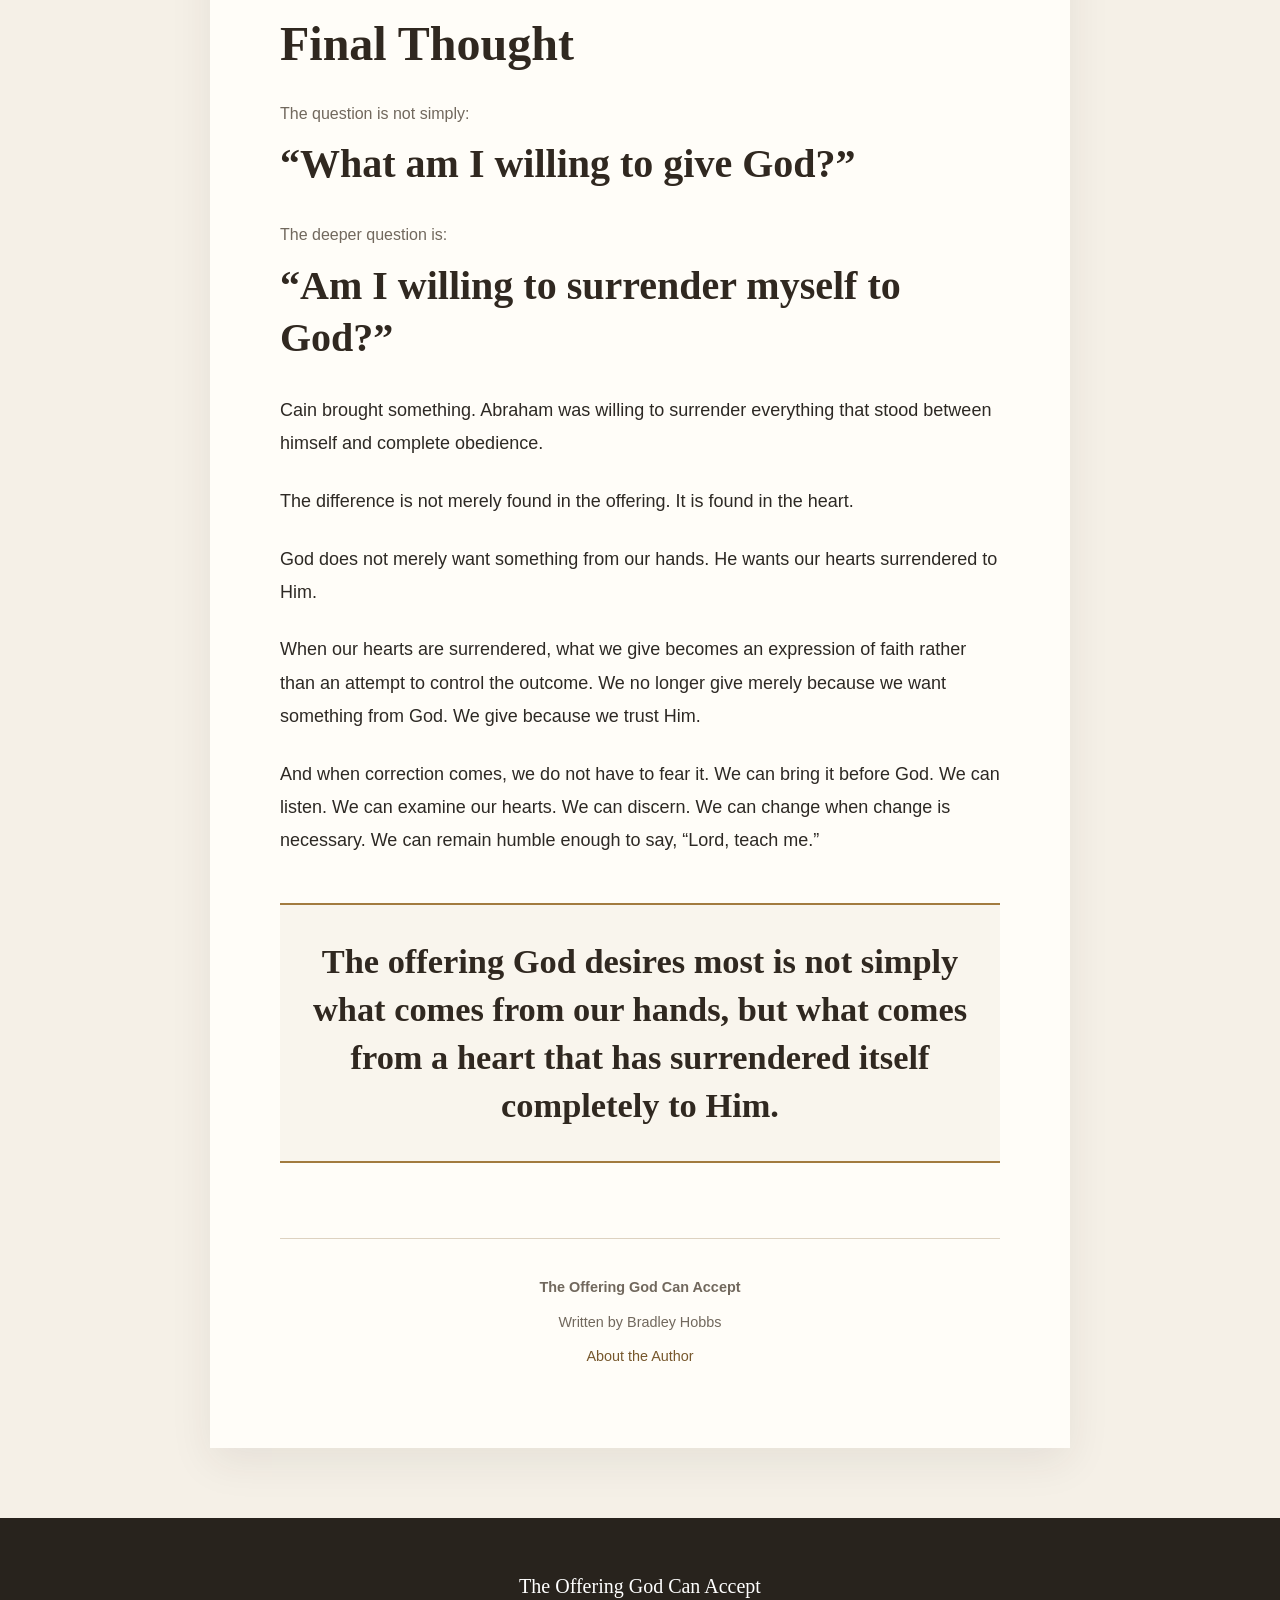
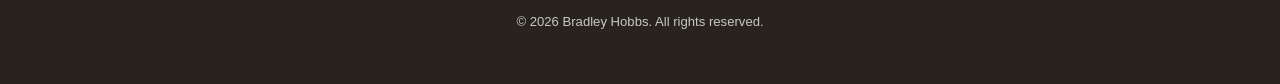
==== commit dcd36622: "Fix banner image reference" ====
--- a/index.html
+++ b/index.html
@@ -40,7 +40,7 @@
 
         <section class="hero">
             <img
-                src="images/offering-banner.png"
+                src="images/offering-banner.svg"
                 alt="The Offering God Can Accept"
                 class="hero-image"
             >
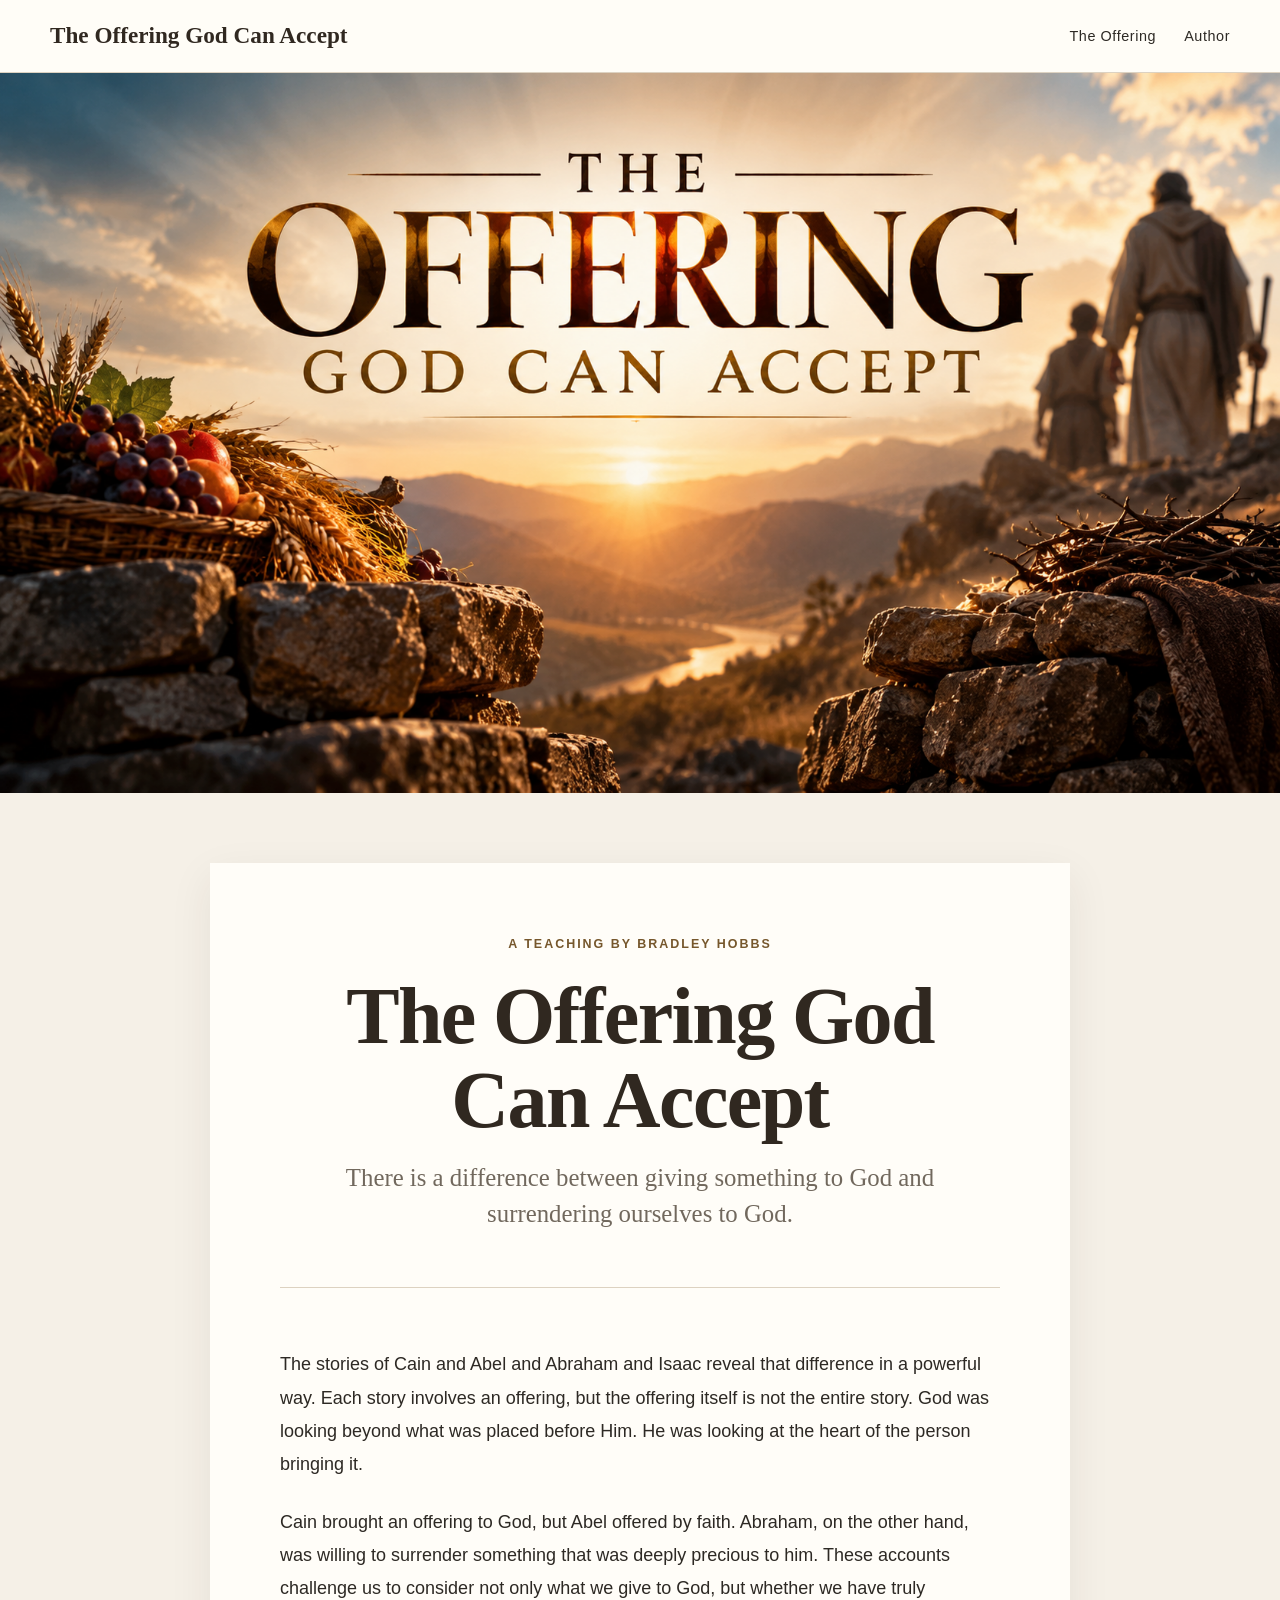
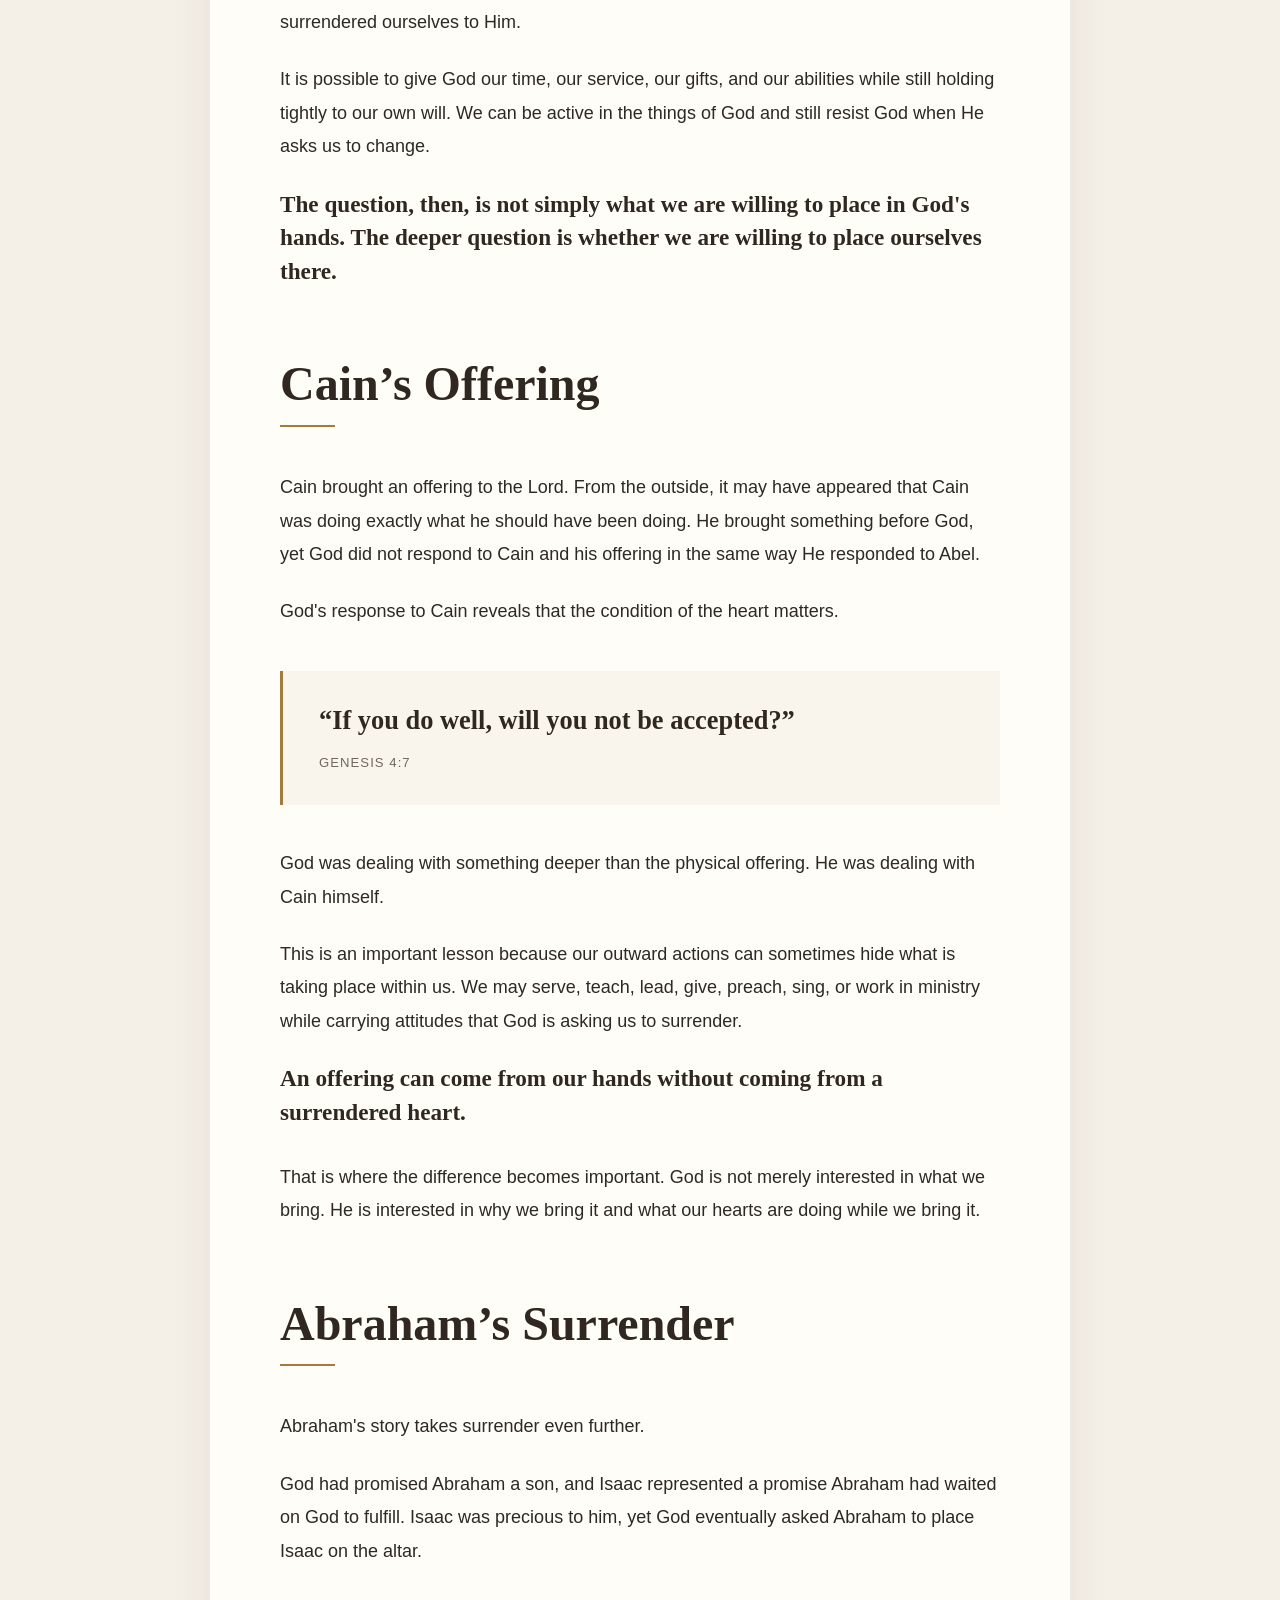
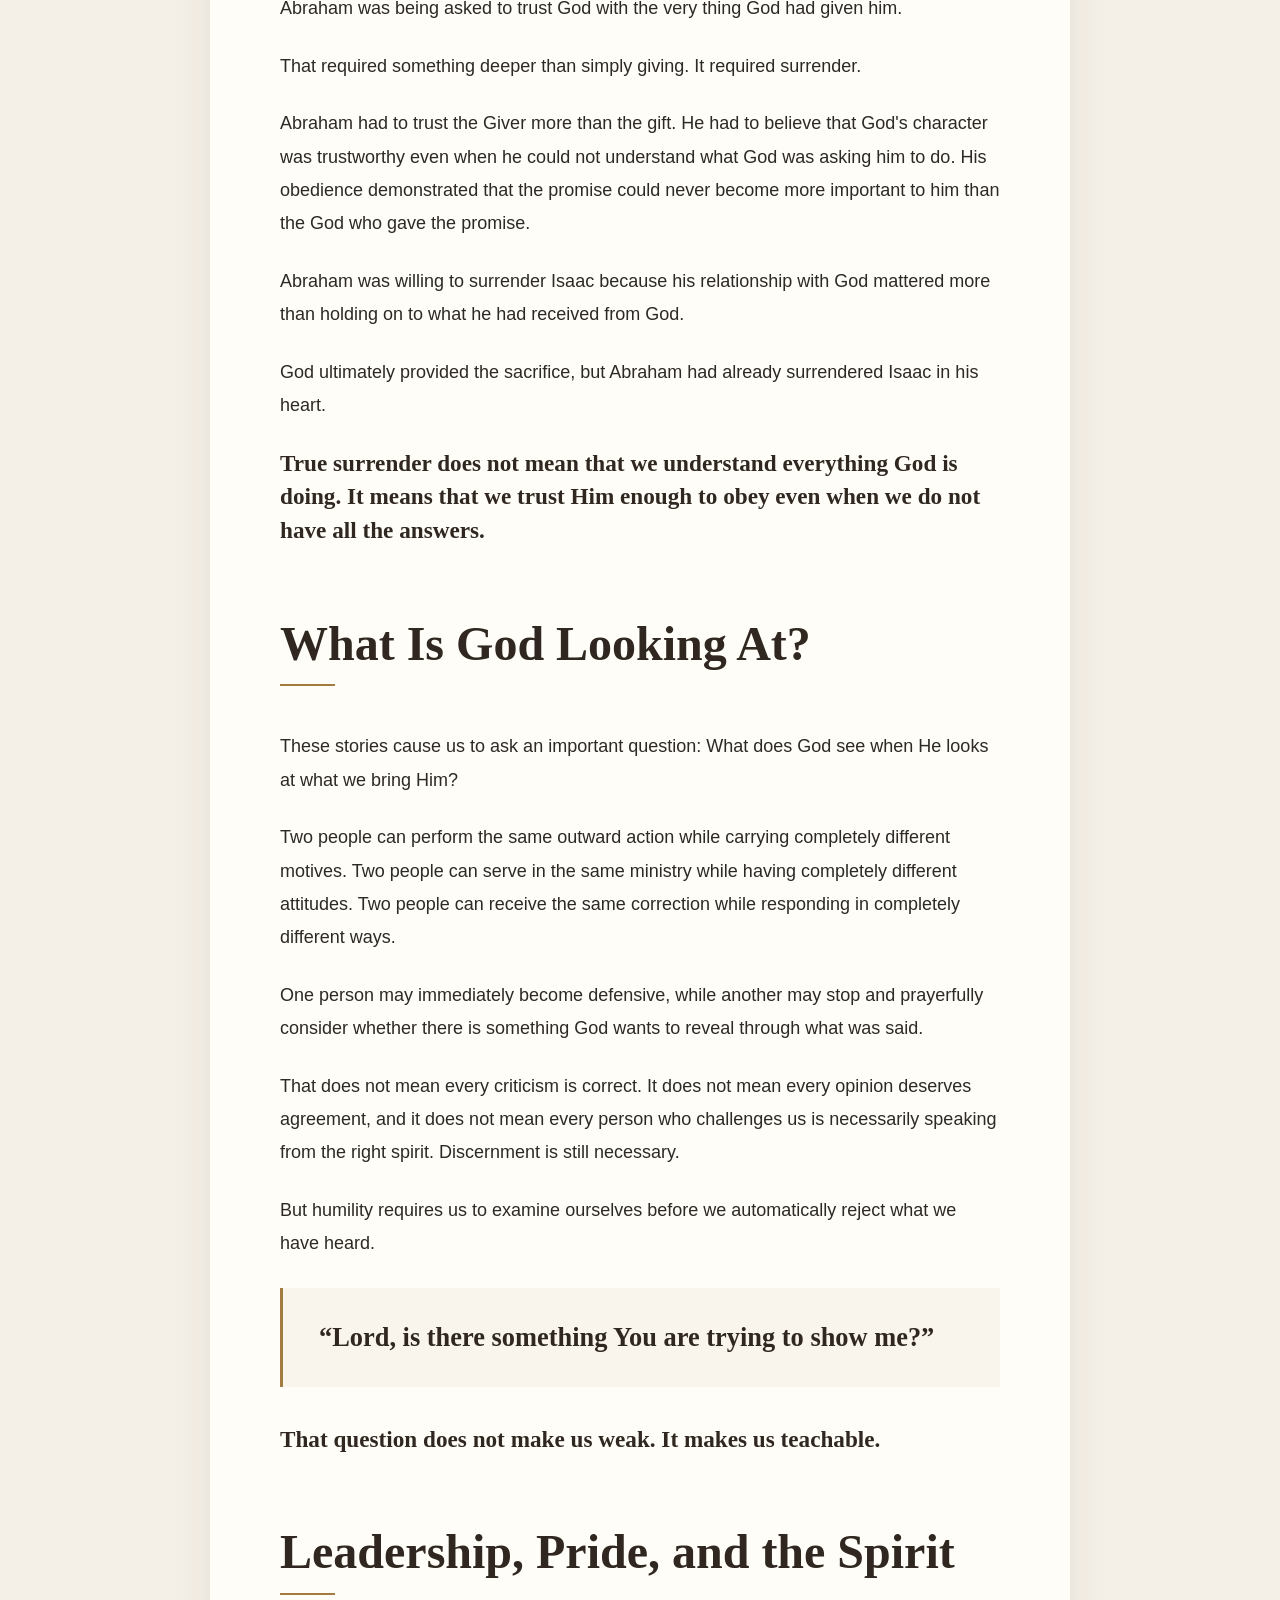
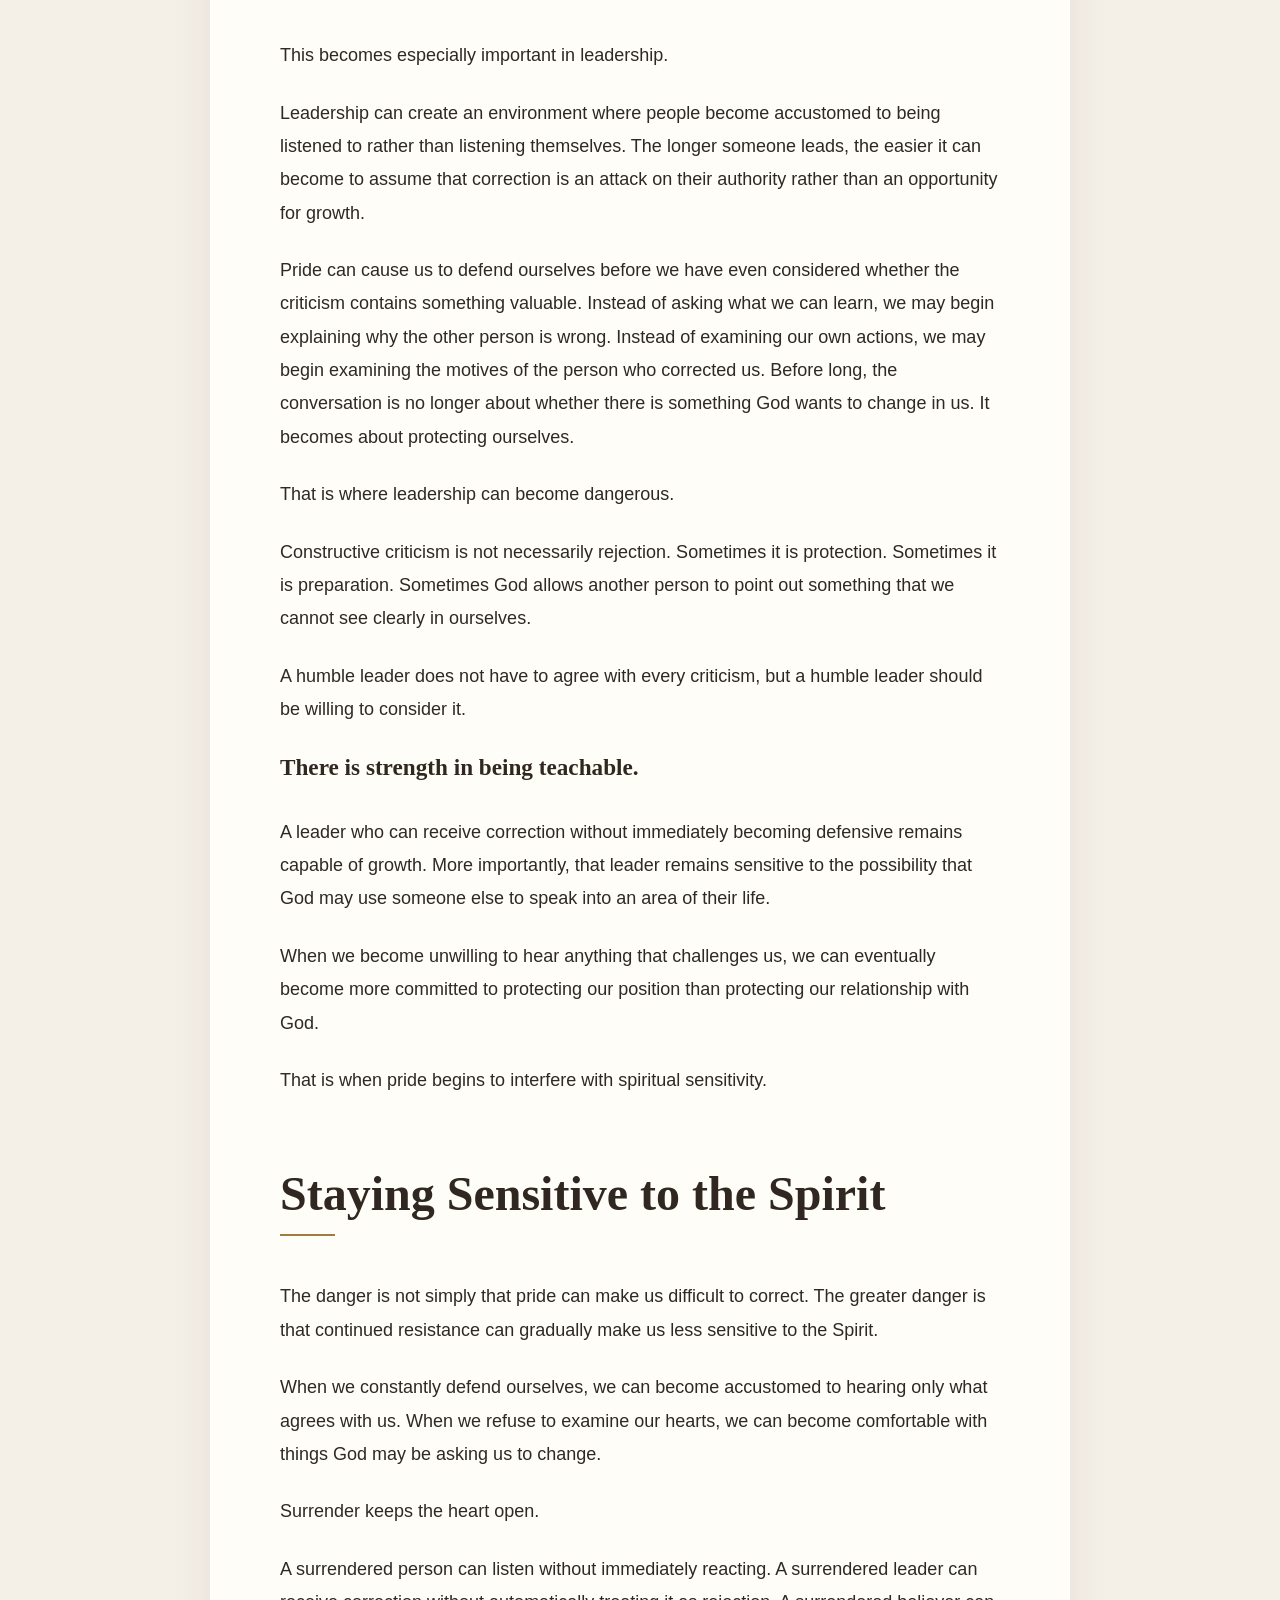
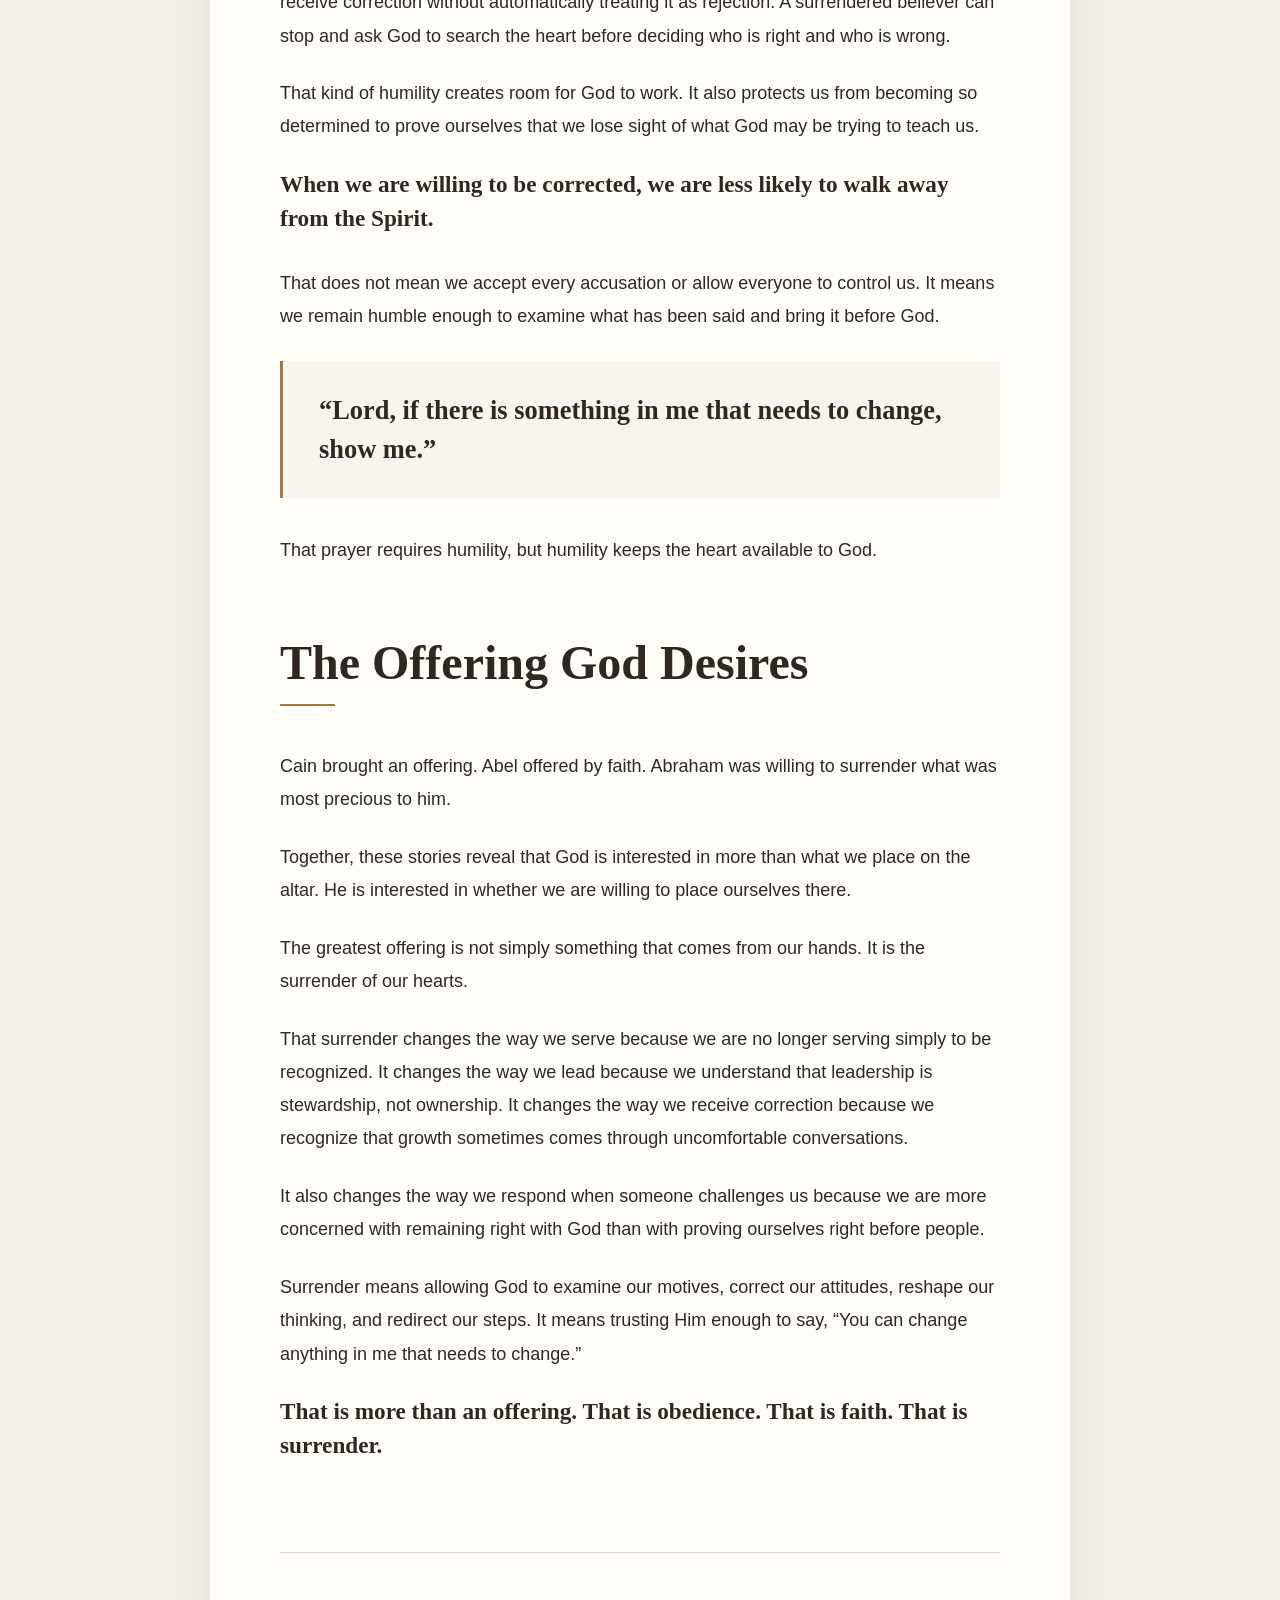
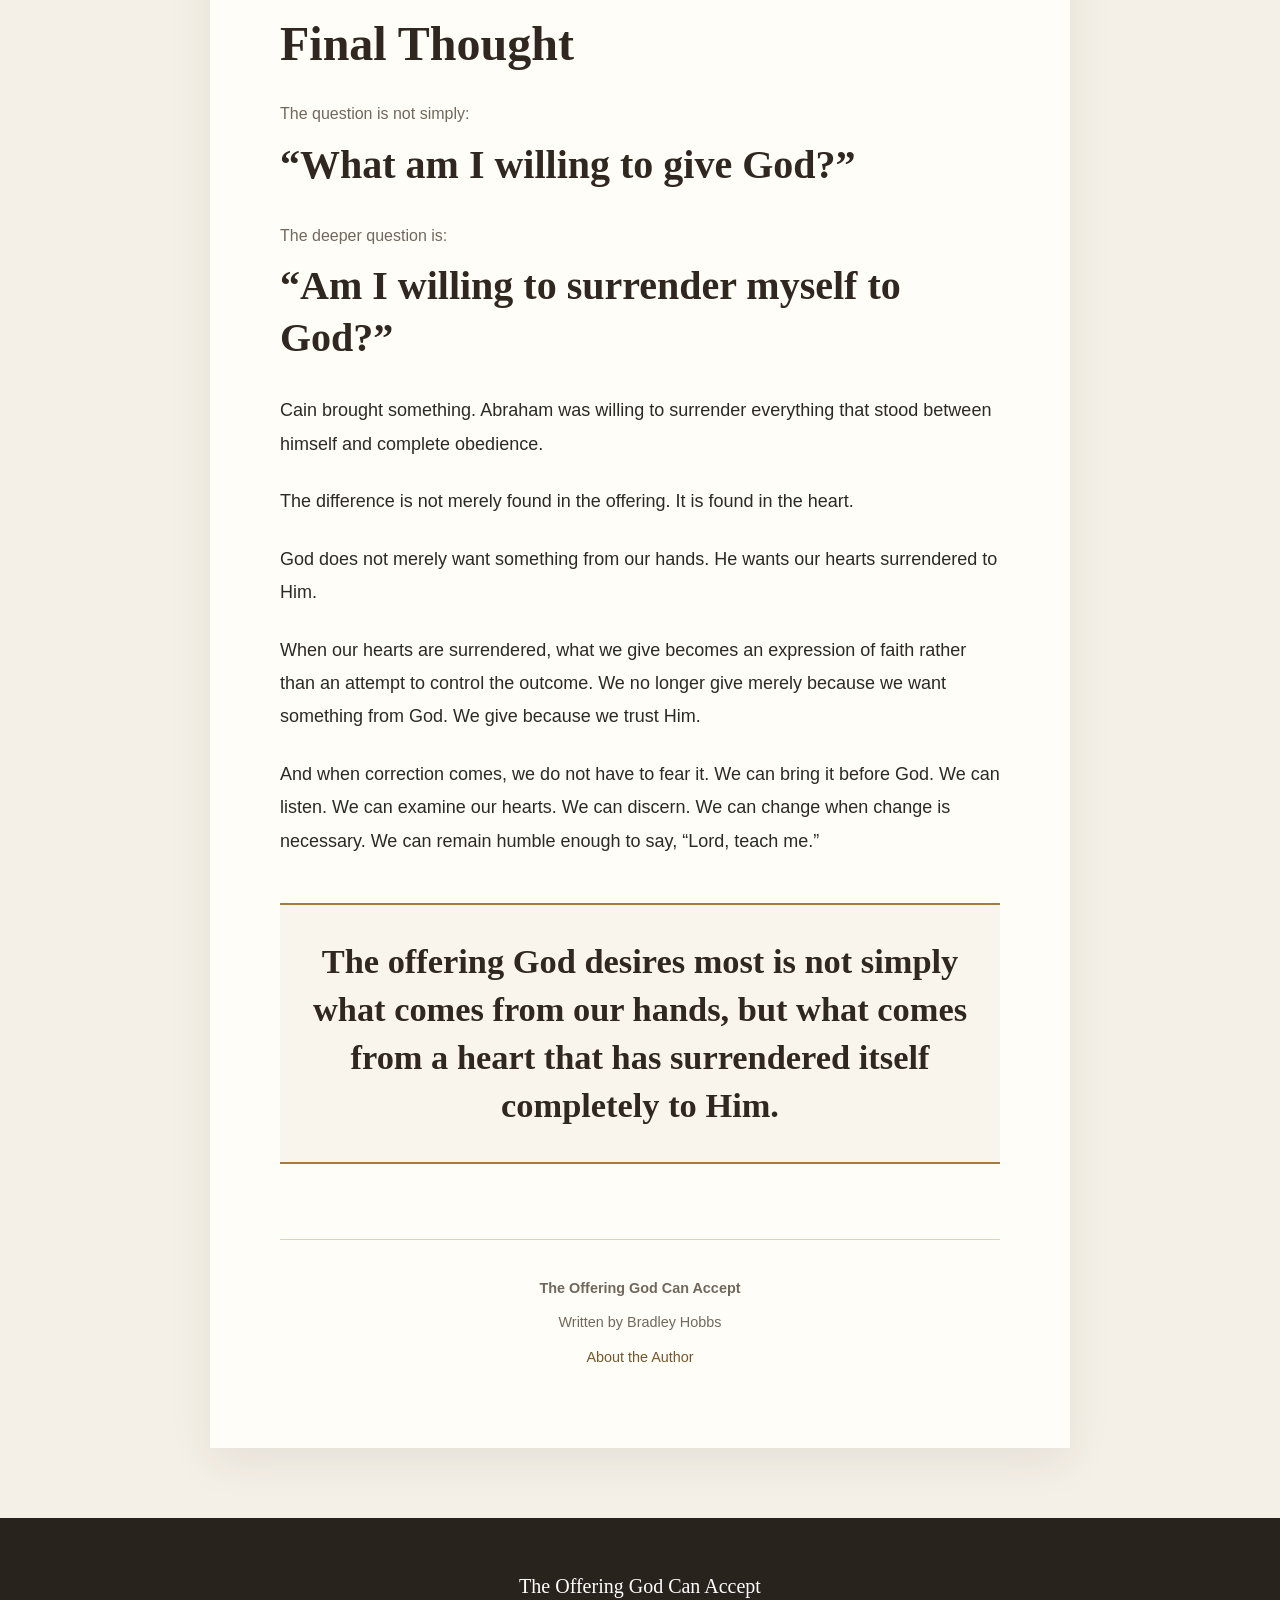
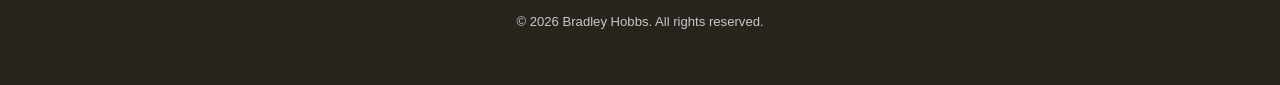
==== commit 267778ab: "Update index.html" ====
--- a/index.html
+++ b/index.html
@@ -40,7 +40,7 @@
 
         <section class="hero">
             <img
-                src="images/offering-banner.svg"
+                src="images/DBBC2FEA-4104-4102-82F4-2832D0841BDA.png"
                 alt="The Offering God Can Accept"
                 class="hero-image"
             >
--- a/styles.css
+++ b/styles.css
@@ -372,7 +372,7 @@
     min-height: 430px;
     display: flex;
     align-items: flex-end;
-    background-image: url("images/offering-banner.png");
+    background-image: url("images/offering-banner.svg");
     background-position: center;
     background-size: cover;
     overflow: hidden;
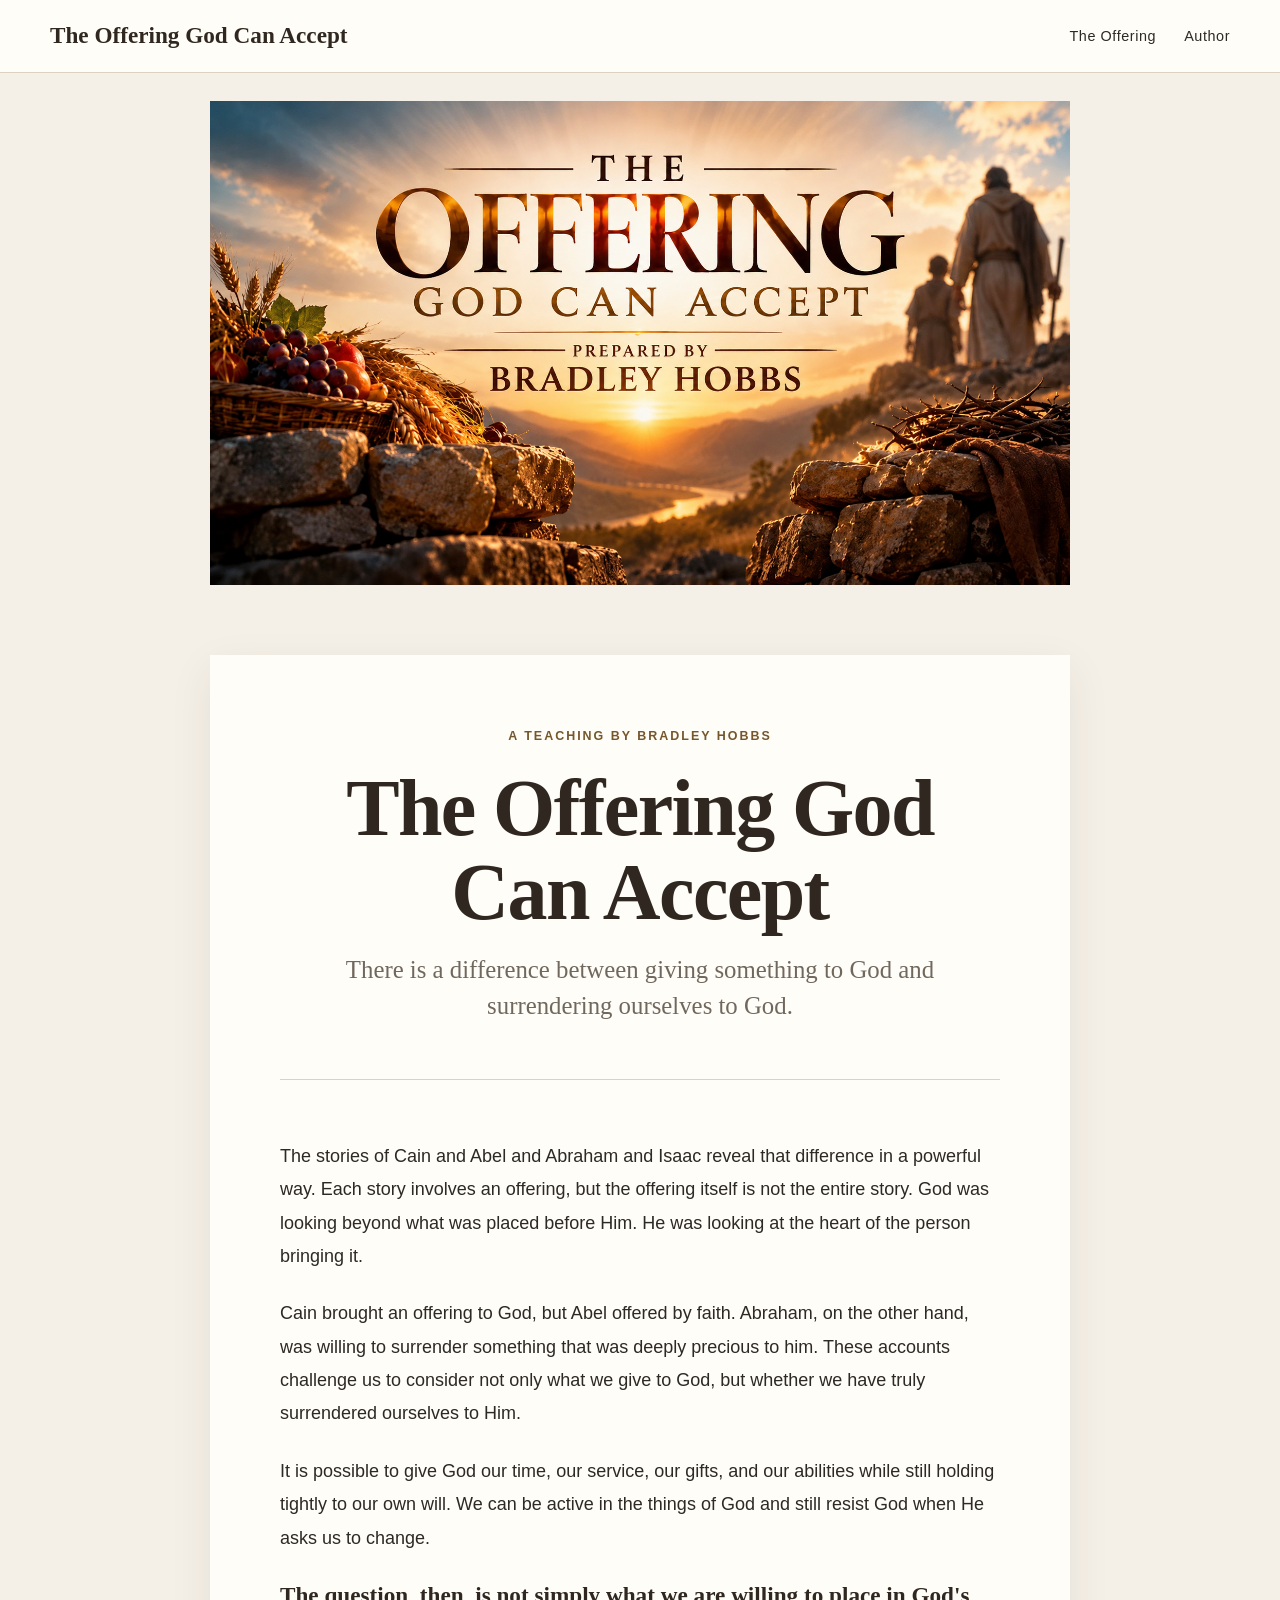
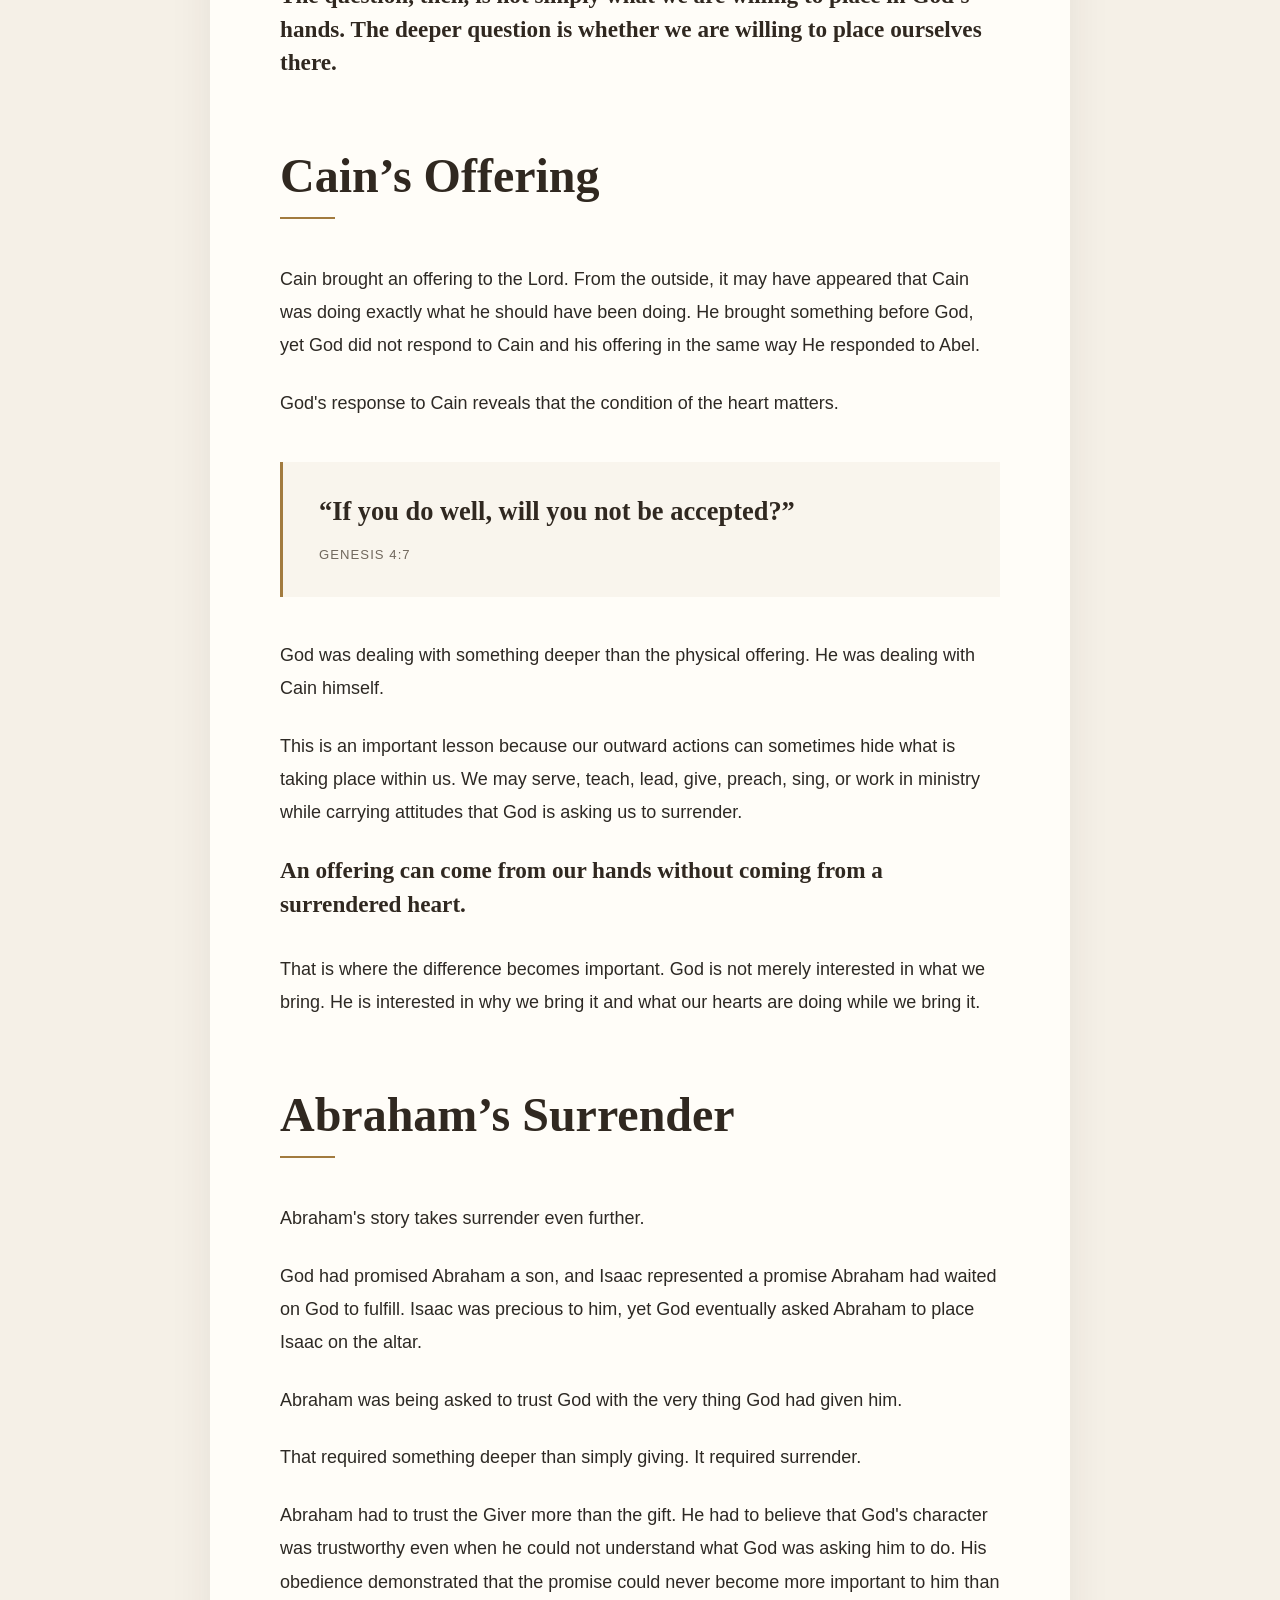
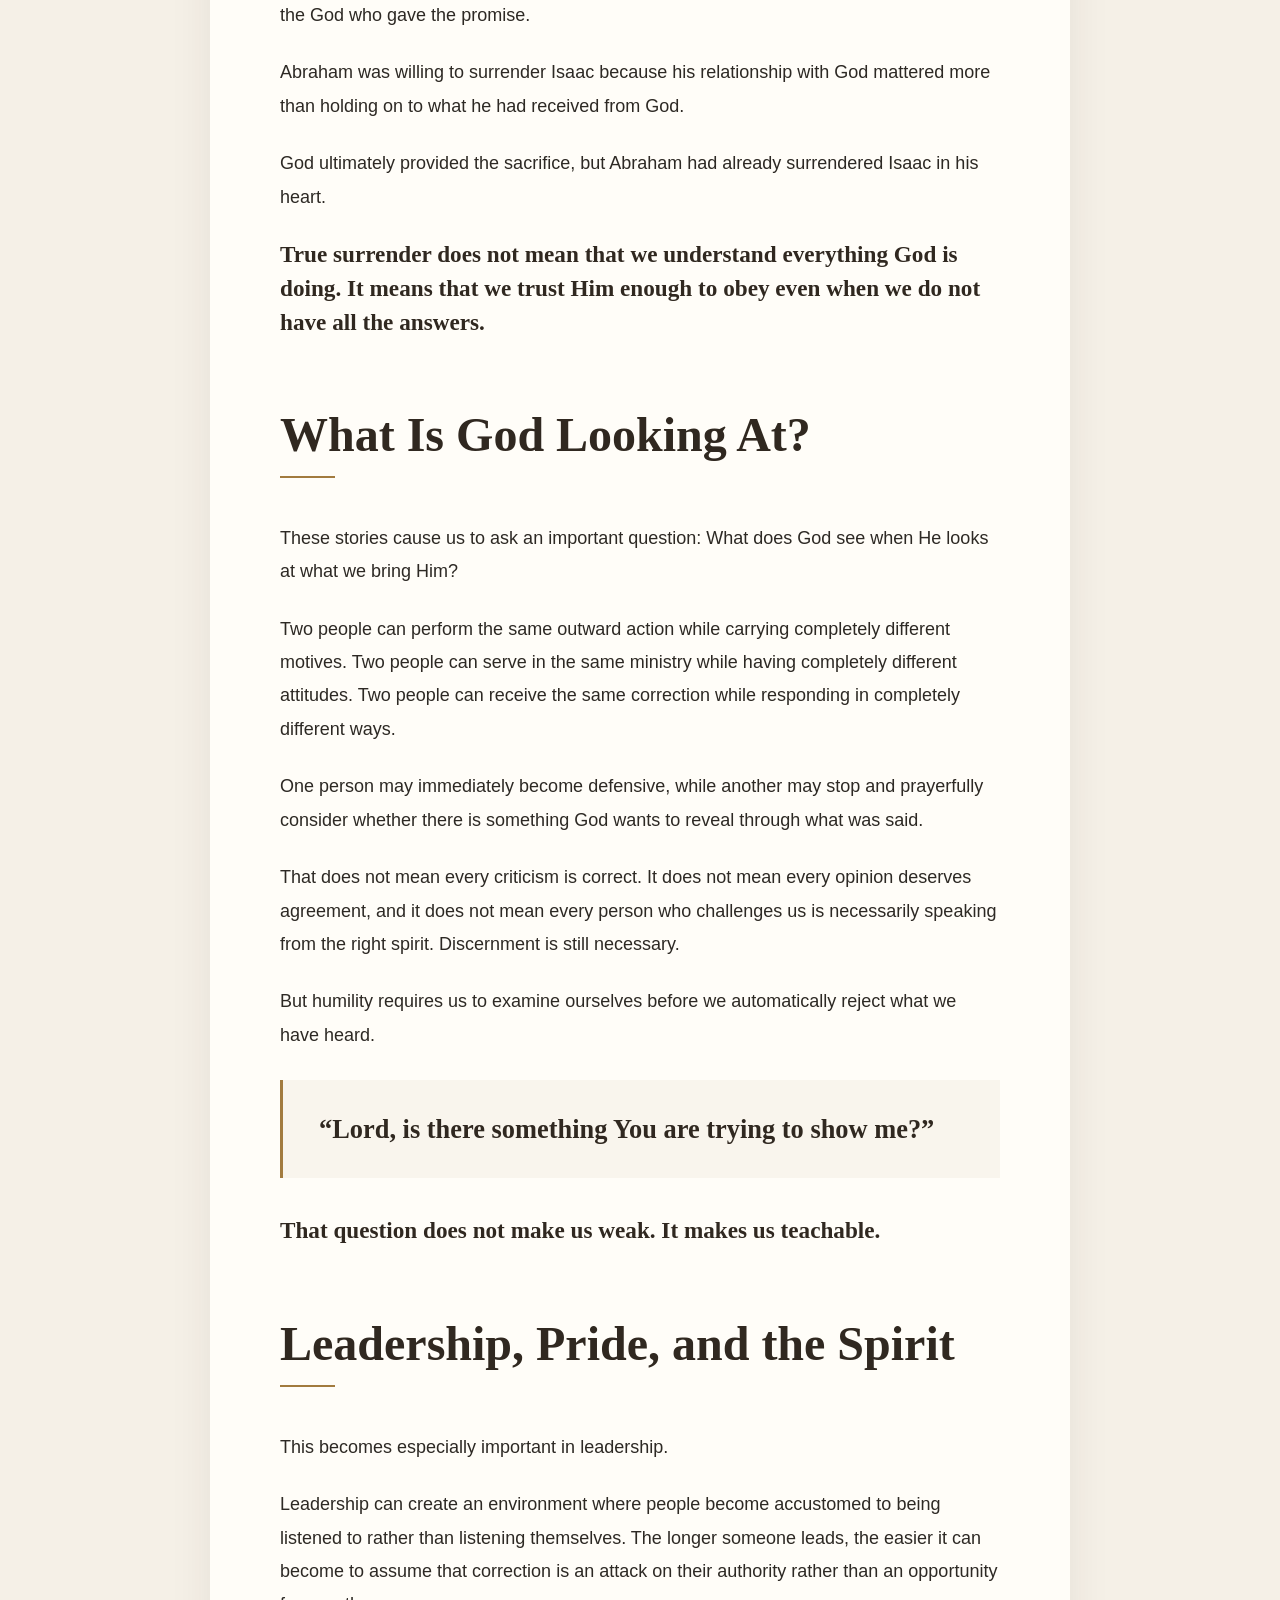
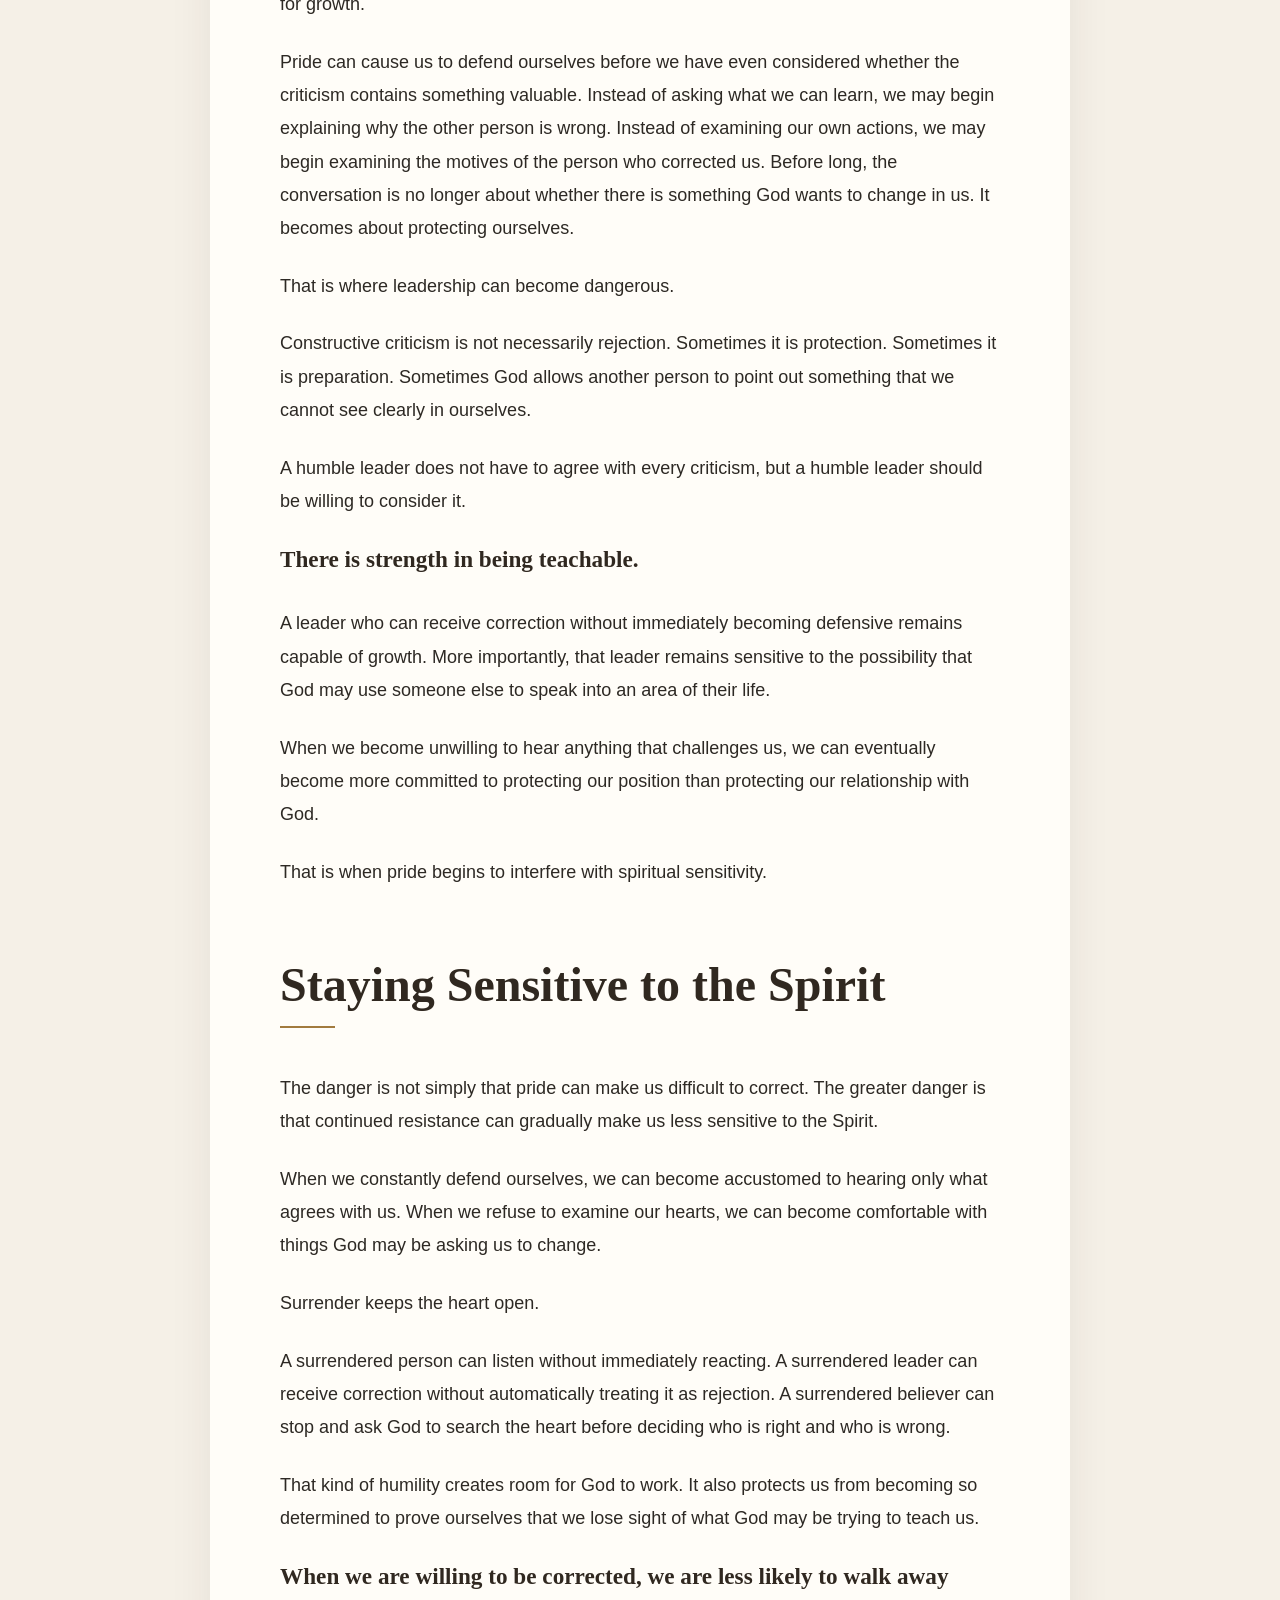
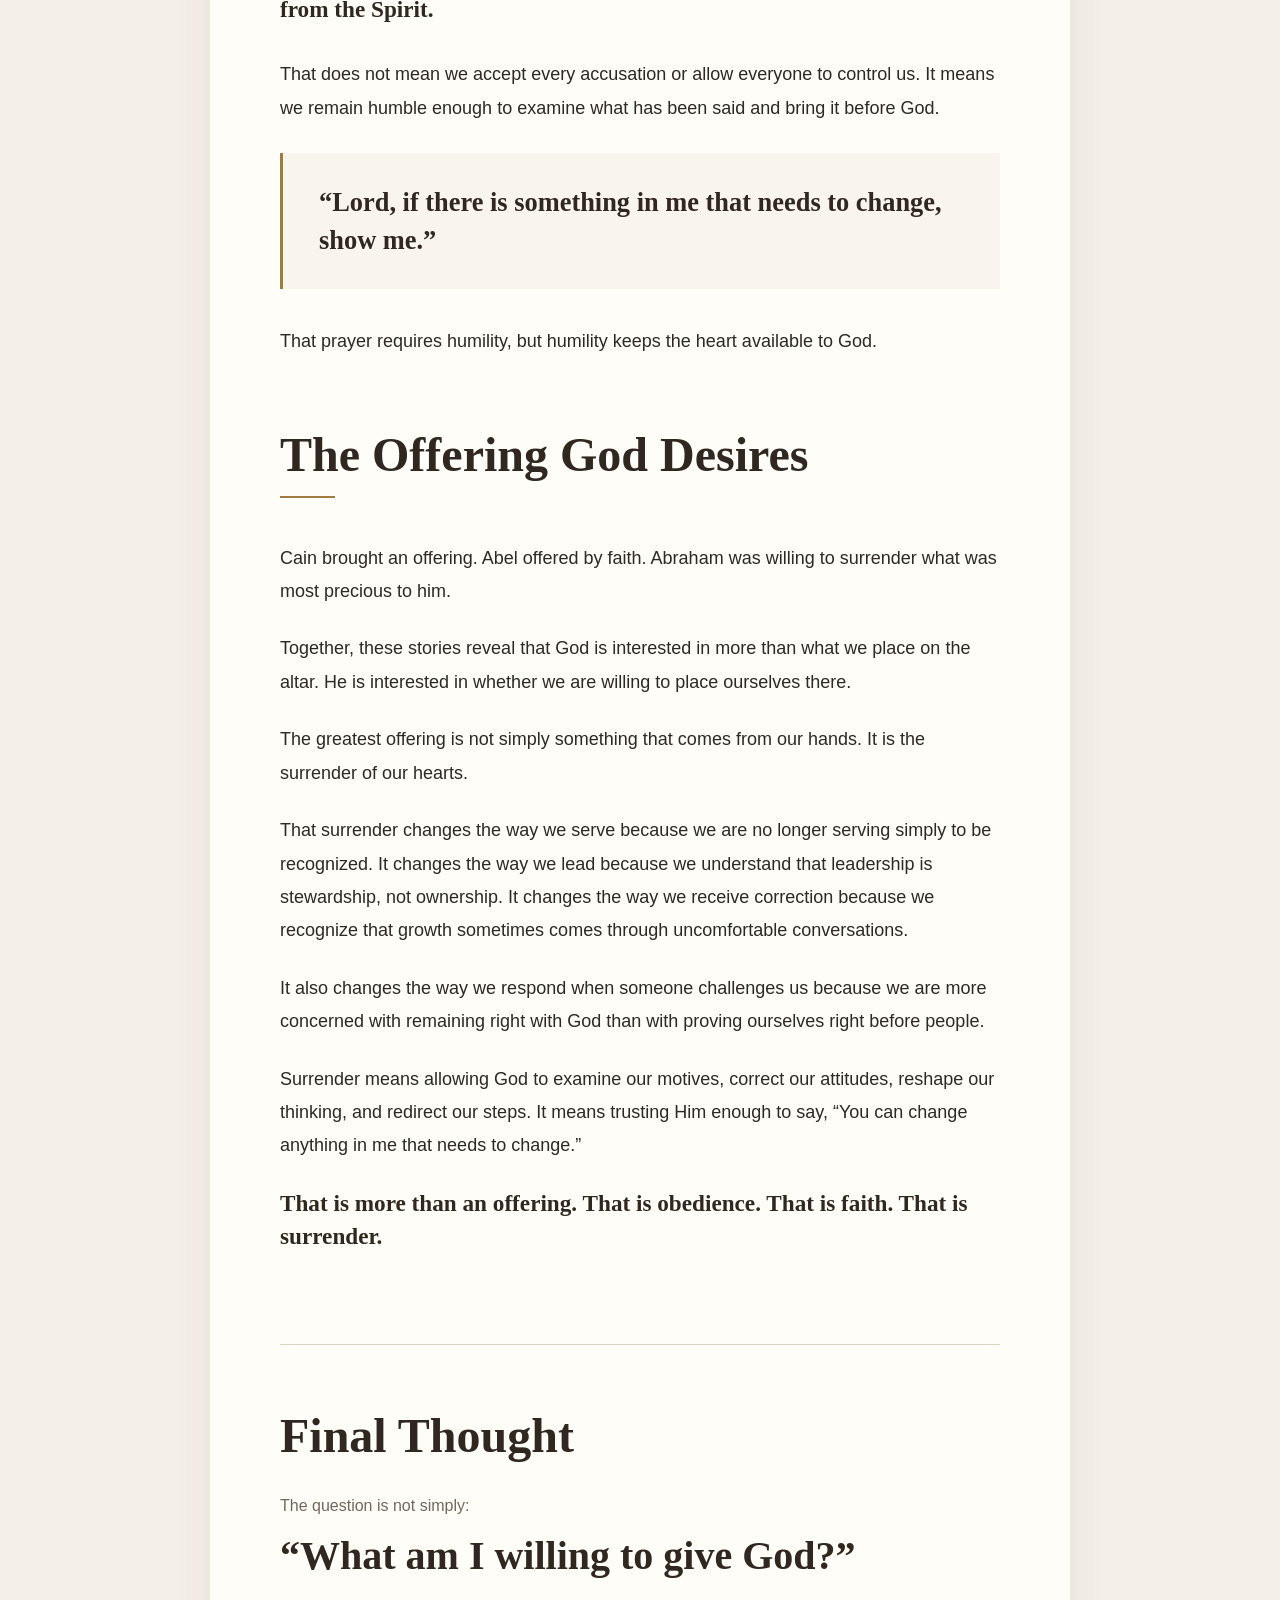
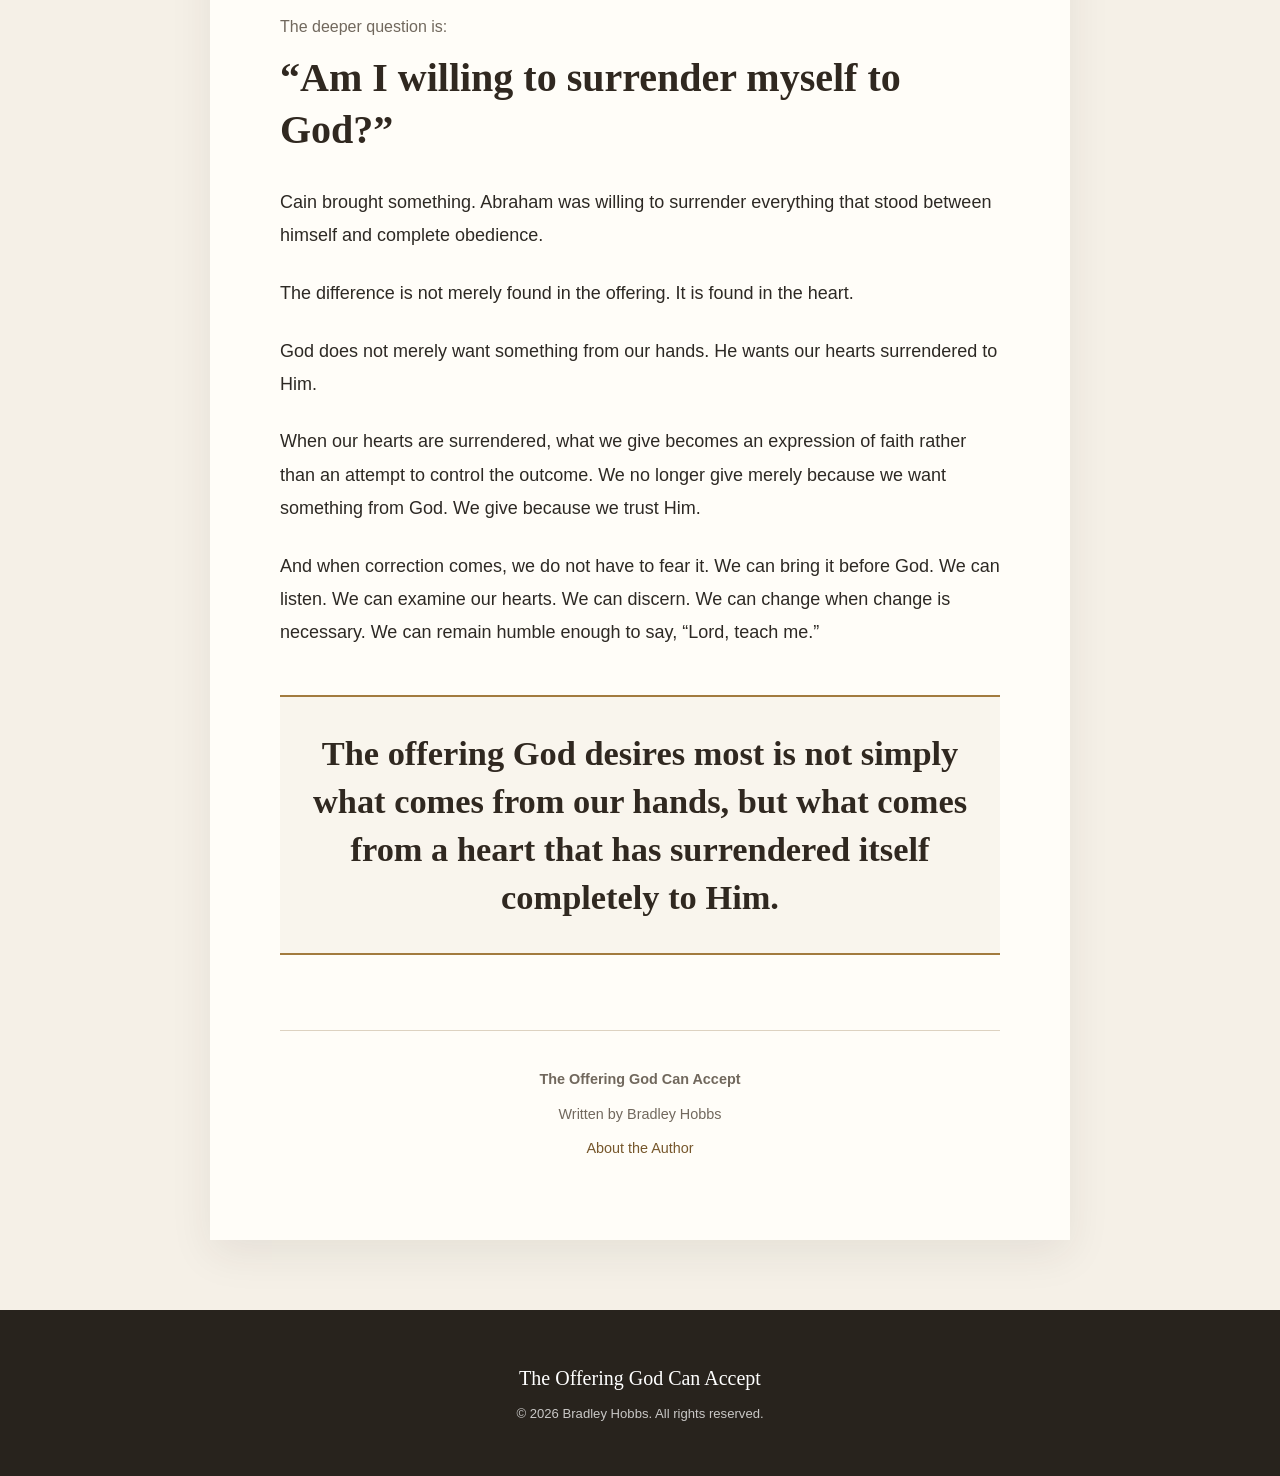
==== commit 34185e4c: "Update Offering banner and feature study on author page" ====
--- a/index.html
+++ b/index.html
@@ -40,7 +40,7 @@
 
         <section class="hero">
             <img
-                src="images/DBBC2FEA-4104-4102-82F4-2832D0841BDA.png"
+                src="images/Sunset Offering_ A Cinematic Title Landscape.png"
                 alt="The Offering God Can Accept"
                 class="hero-image"
             >
--- a/styles.css
+++ b/styles.css
@@ -159,16 +159,17 @@
    ========================================= */
 
 .hero {
-    width: 100%;
-    background: #201c18;
+    width: min(calc(100% - 40px), var(--max-width));
+    margin: 28px auto 0;
+    background: transparent;
     overflow: hidden;
 }
 
 .hero-image {
     width: 100%;
     height: auto;
-    min-height: 240px;
-    object-fit: cover;
+    min-height: 0;
+    object-fit: contain;
     object-position: center;
 }
 
@@ -368,43 +369,39 @@
    ========================================= */
 
 .author-hero {
-    position: relative;
-    min-height: 430px;
+    width: min(calc(100% - 40px), var(--max-width));
+    margin: 28px auto 0;
     display: flex;
-    align-items: flex-end;
-    background-image: url("images/offering-banner.svg");
-    background-position: center;
-    background-size: cover;
+    flex-direction: column;
+    align-items: center;
+    gap: 20px;
     overflow: hidden;
 }
 
-.author-hero::before {
-    content: "";
-    position: absolute;
-    inset: 0;
-    background: linear-gradient(
-        to top,
-        rgba(25, 21, 17, 0.86),
-        rgba(25, 21, 17, 0.15)
-    );
+.author-hero-image {
+    display: block;
+    width: 100%;
+    height: auto;
+    object-fit: contain;
+    object-position: center;
 }
 
 .author-hero-overlay {
-    position: relative;
-    width: min(calc(100% - 40px), var(--wide-width));
+    width: min(100%, var(--max-width));
     margin: 0 auto;
-    padding: 80px 0 65px;
-    color: white;
+    padding: 8px 0 0;
+    color: var(--text);
+    text-align: center;
 }
 
 .author-hero-overlay h1 {
-    color: white;
+    color: var(--heading);
     margin-bottom: 10px;
 }
 
 .author-hero-overlay p:last-child {
     margin: 0;
-    color: rgba(255, 255, 255, 0.9);
+    color: var(--muted);
     font-family: "Cormorant Garamond", serif;
     font-size: 1.5rem;
 }
@@ -516,8 +513,15 @@
         font-size: 0.82rem;
     }
 
-    .hero-image {
-        min-height: 180px;
+    .hero,
+    .author-hero {
+        width: calc(100% - 24px);
+        margin-top: 16px;
+    }
+
+    .hero-image,
+    .author-hero-image {
+        height: auto;
     }
 
     .reading-container {
@@ -579,13 +583,9 @@
         font-size: 1.55rem;
     }
 
-    .author-hero {
-        min-height: 320px;
-    }
-
     .author-hero-overlay {
-        width: calc(100% - 28px);
-        padding: 60px 0 40px;
+        width: 100%;
+        padding: 4px 0 0;
     }
 
     .author-hero-overlay h1 {
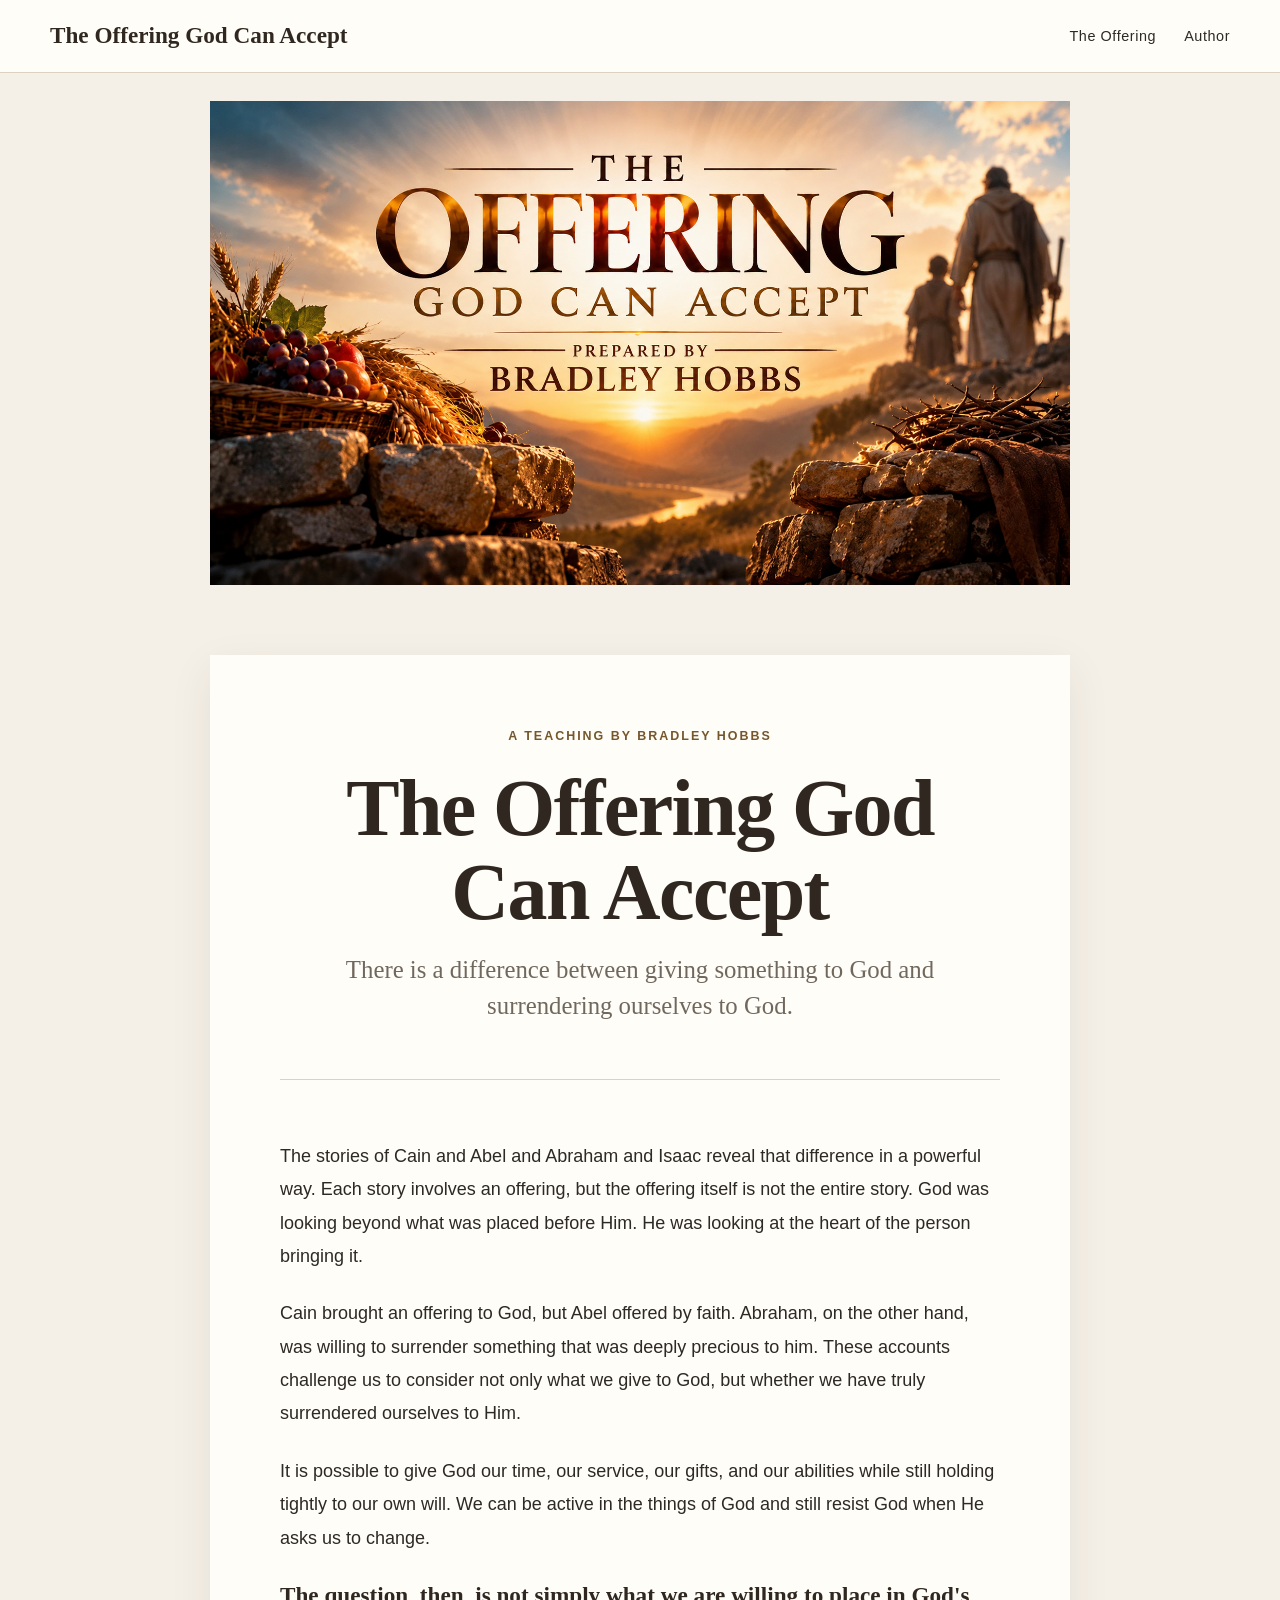
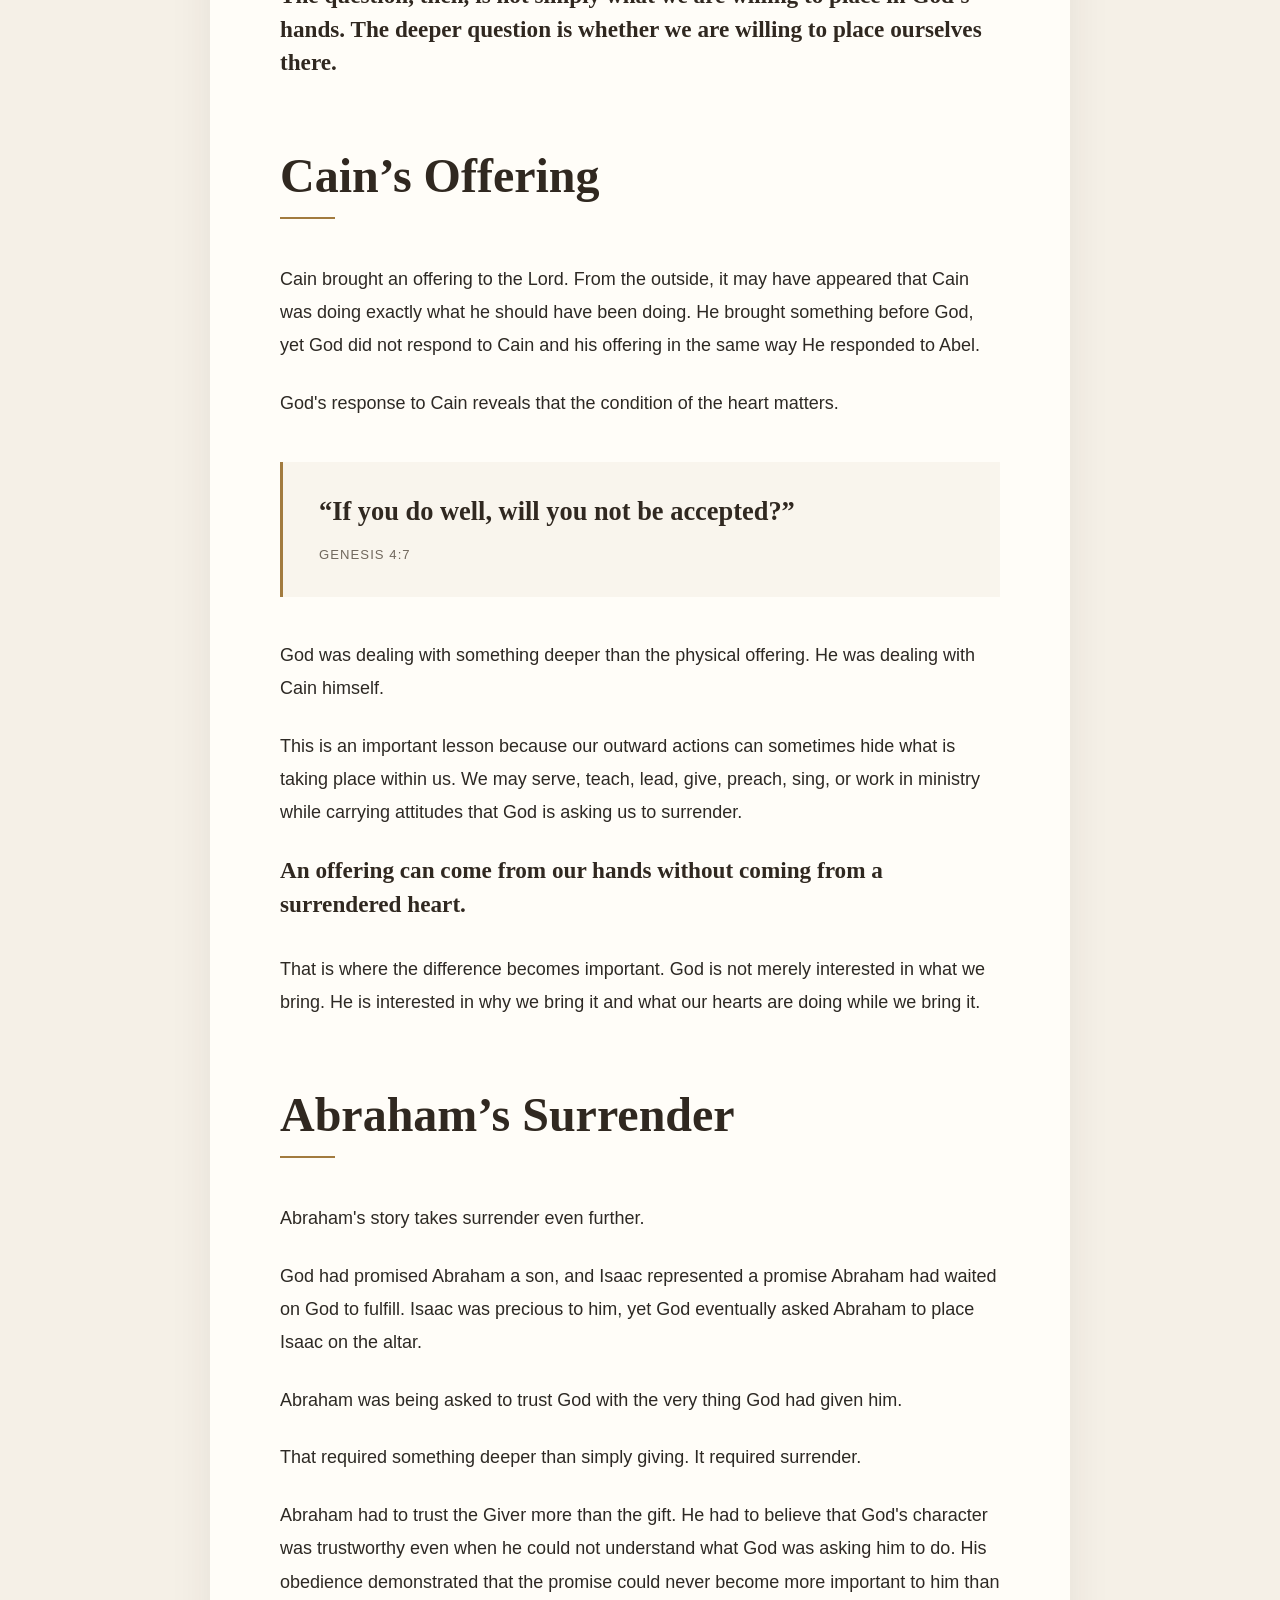
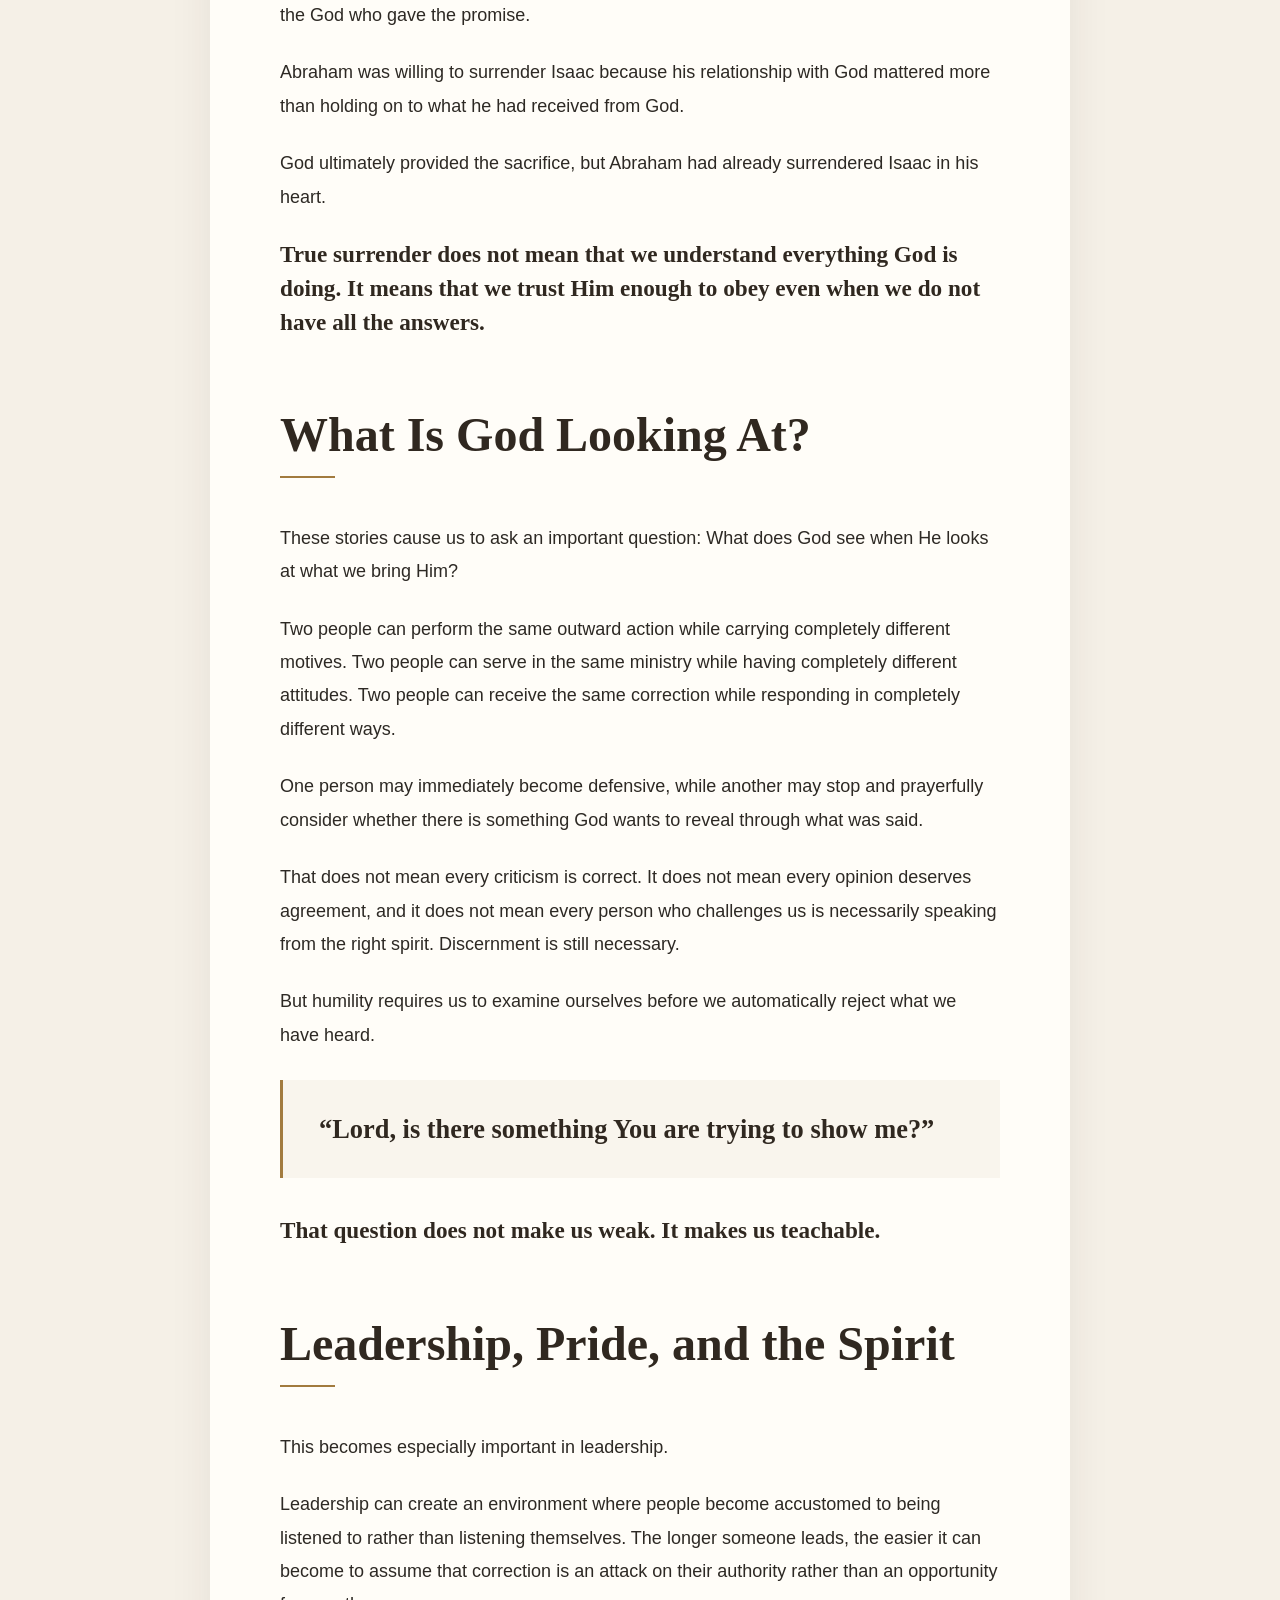
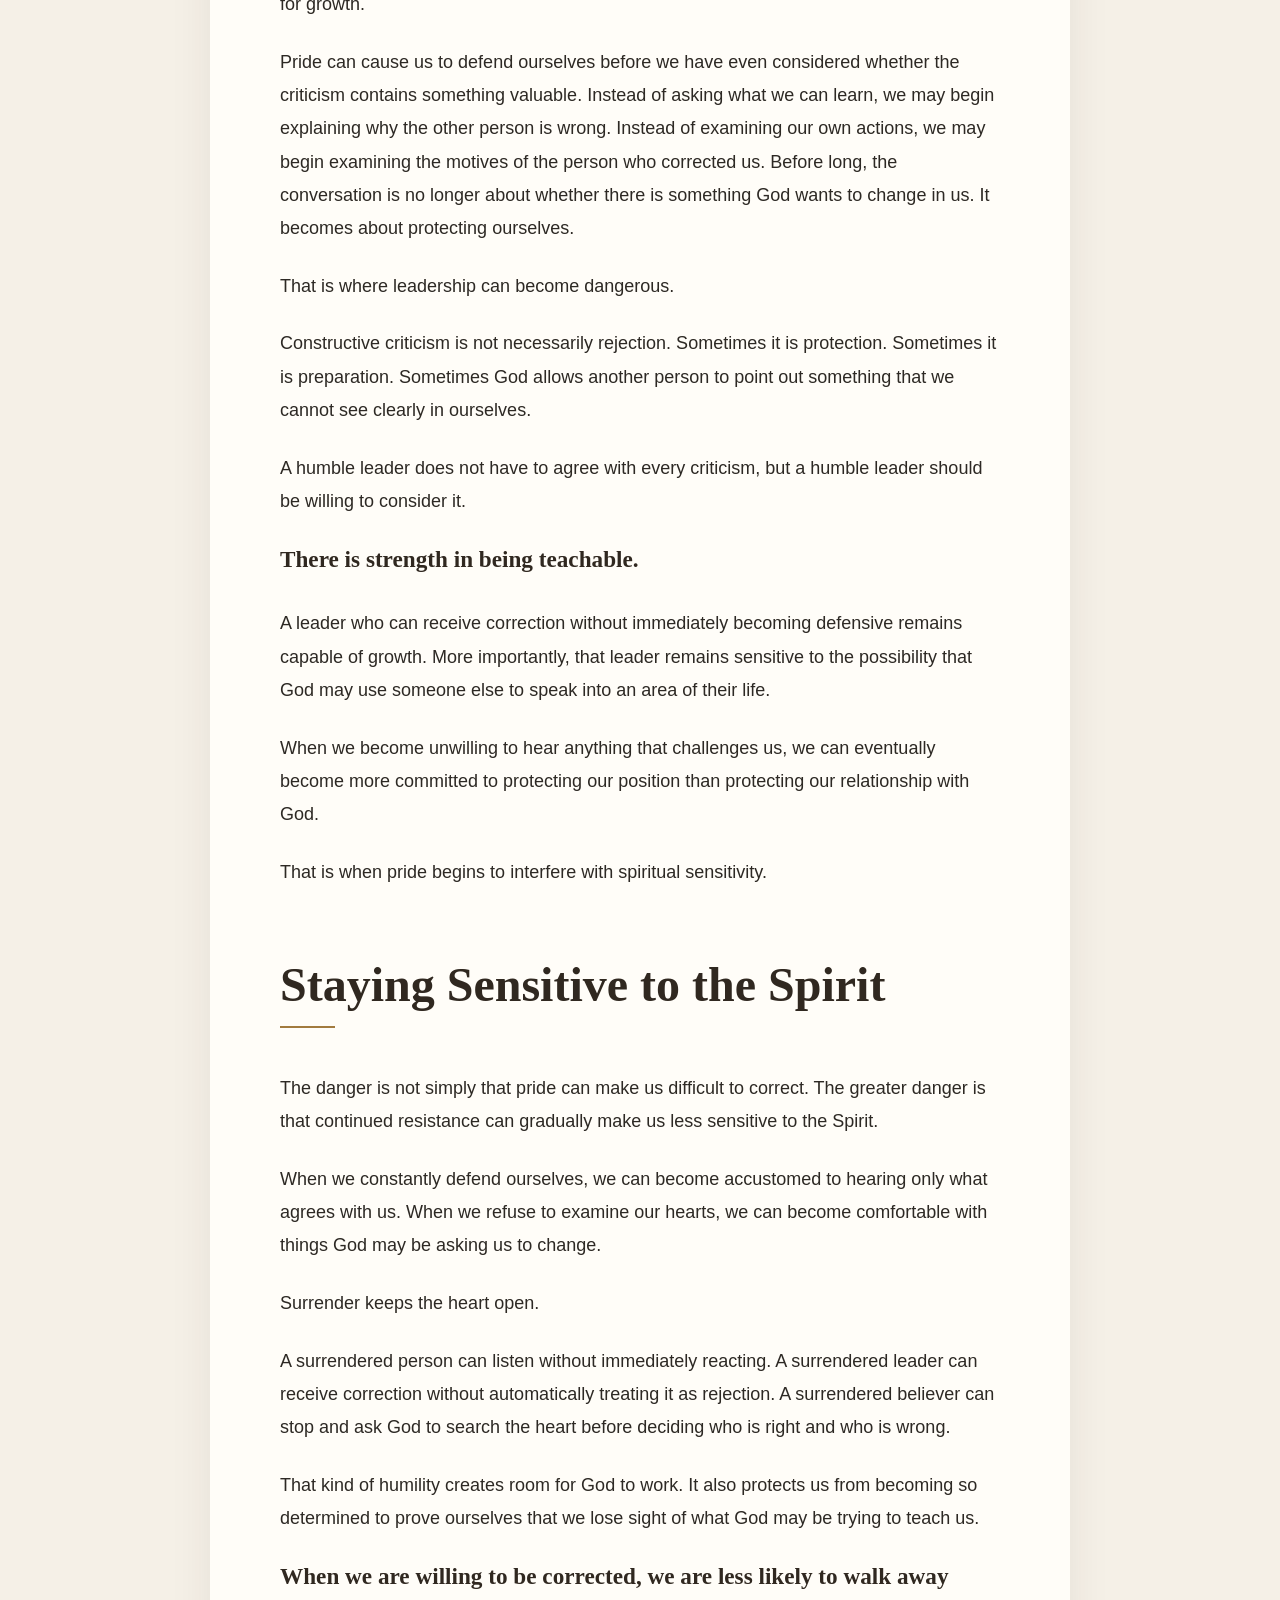
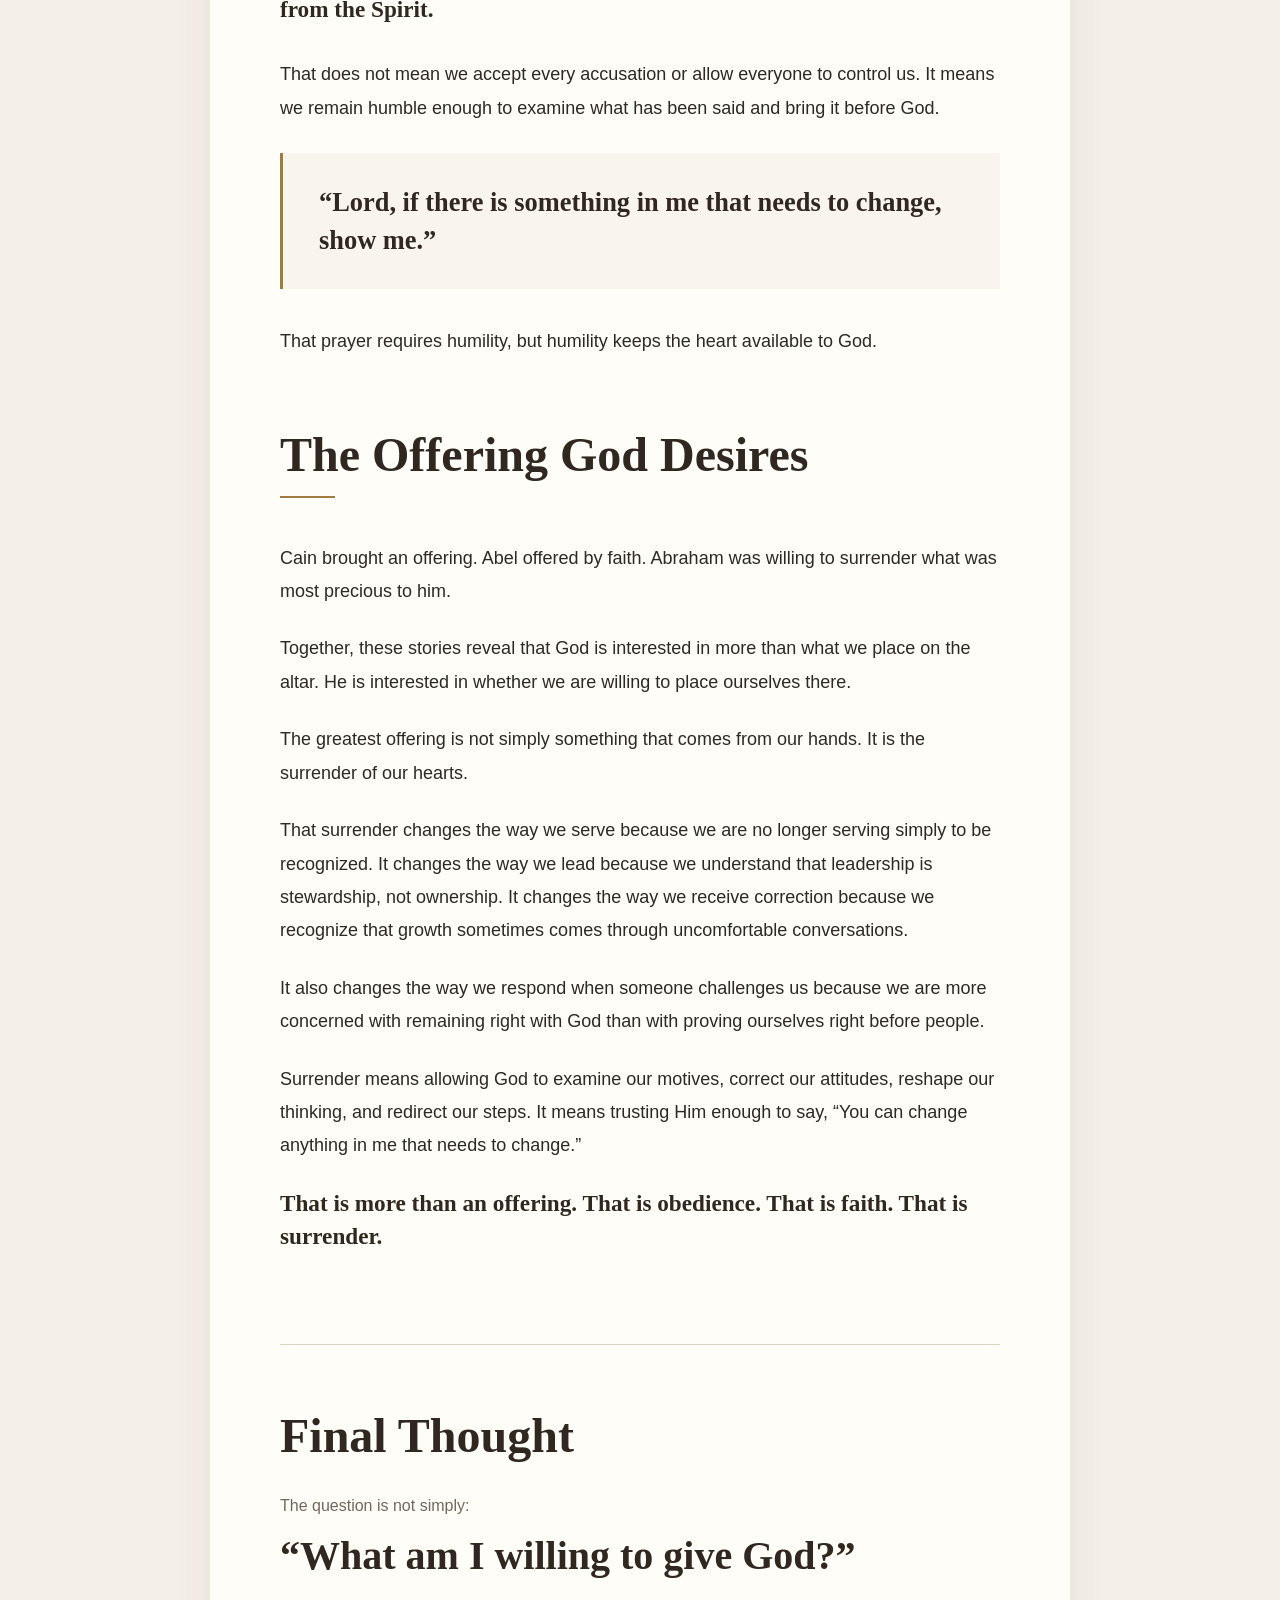
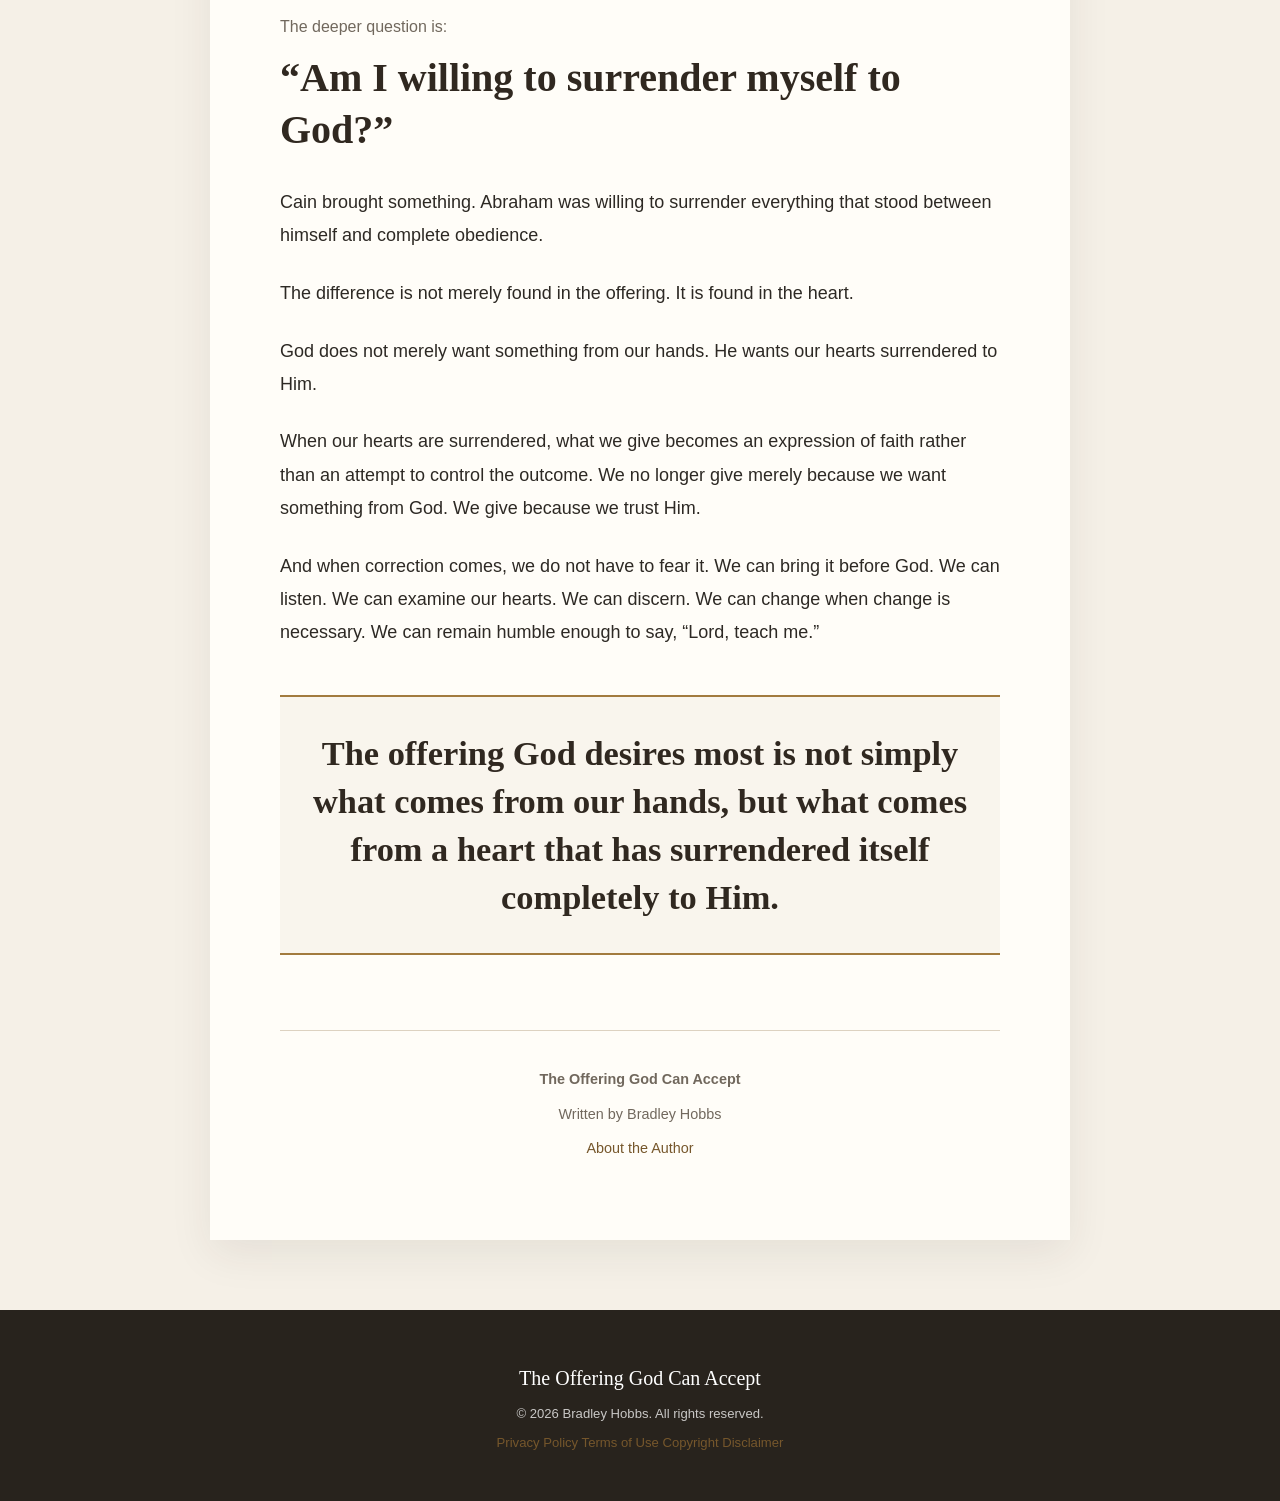
==== commit 16b43000: "Add legal links to site footer" ====
--- a/index.html
+++ b/index.html
@@ -178,6 +178,13 @@
                 © 2026 Bradley Hobbs. All rights reserved.
             </p>
 
+            <nav class="legal-footer-nav" aria-label="Legal information">
+                <a href="privacy.html">Privacy Policy</a>
+                <a href="terms.html">Terms of Use</a>
+                <a href="copyright.html">Copyright</a>
+                <a href="disclaimer.html">Disclaimer</a>
+            </nav>
+
         </div>
 
     </footer>
--- a/styles.css
+++ b/styles.css
@@ -429,6 +429,45 @@
 }
 
 
+.author-study-section::after {
+    content: "";
+    display: table;
+    clear: both;
+}
+
+.author-study-cover {
+    float: left;
+    width: min(34%, 270px);
+    height: auto;
+    margin: 8px 34px 22px 0;
+    display: block;
+    object-fit: contain;
+    box-shadow: 0 12px 28px rgba(0, 0, 0, 0.18);
+}
+
+.author-study-section .study-reading-link {
+    display: inline-block;
+    margin-top: 8px;
+    padding: 11px 20px;
+    background: var(--gold-dark);
+    color: #fff;
+    text-decoration: none;
+    font-weight: 600;
+    transition: opacity 0.2s ease;
+}
+
+.author-study-section .study-reading-link:hover {
+    opacity: 0.88;
+}
+
+@media (max-width: 650px) {
+    .author-study-cover {
+        float: none;
+        width: min(72%, 250px);
+        margin: 0 auto 28px;
+    }
+}
+
 /* =========================================
    SITE FOOTER
    ========================================= */
